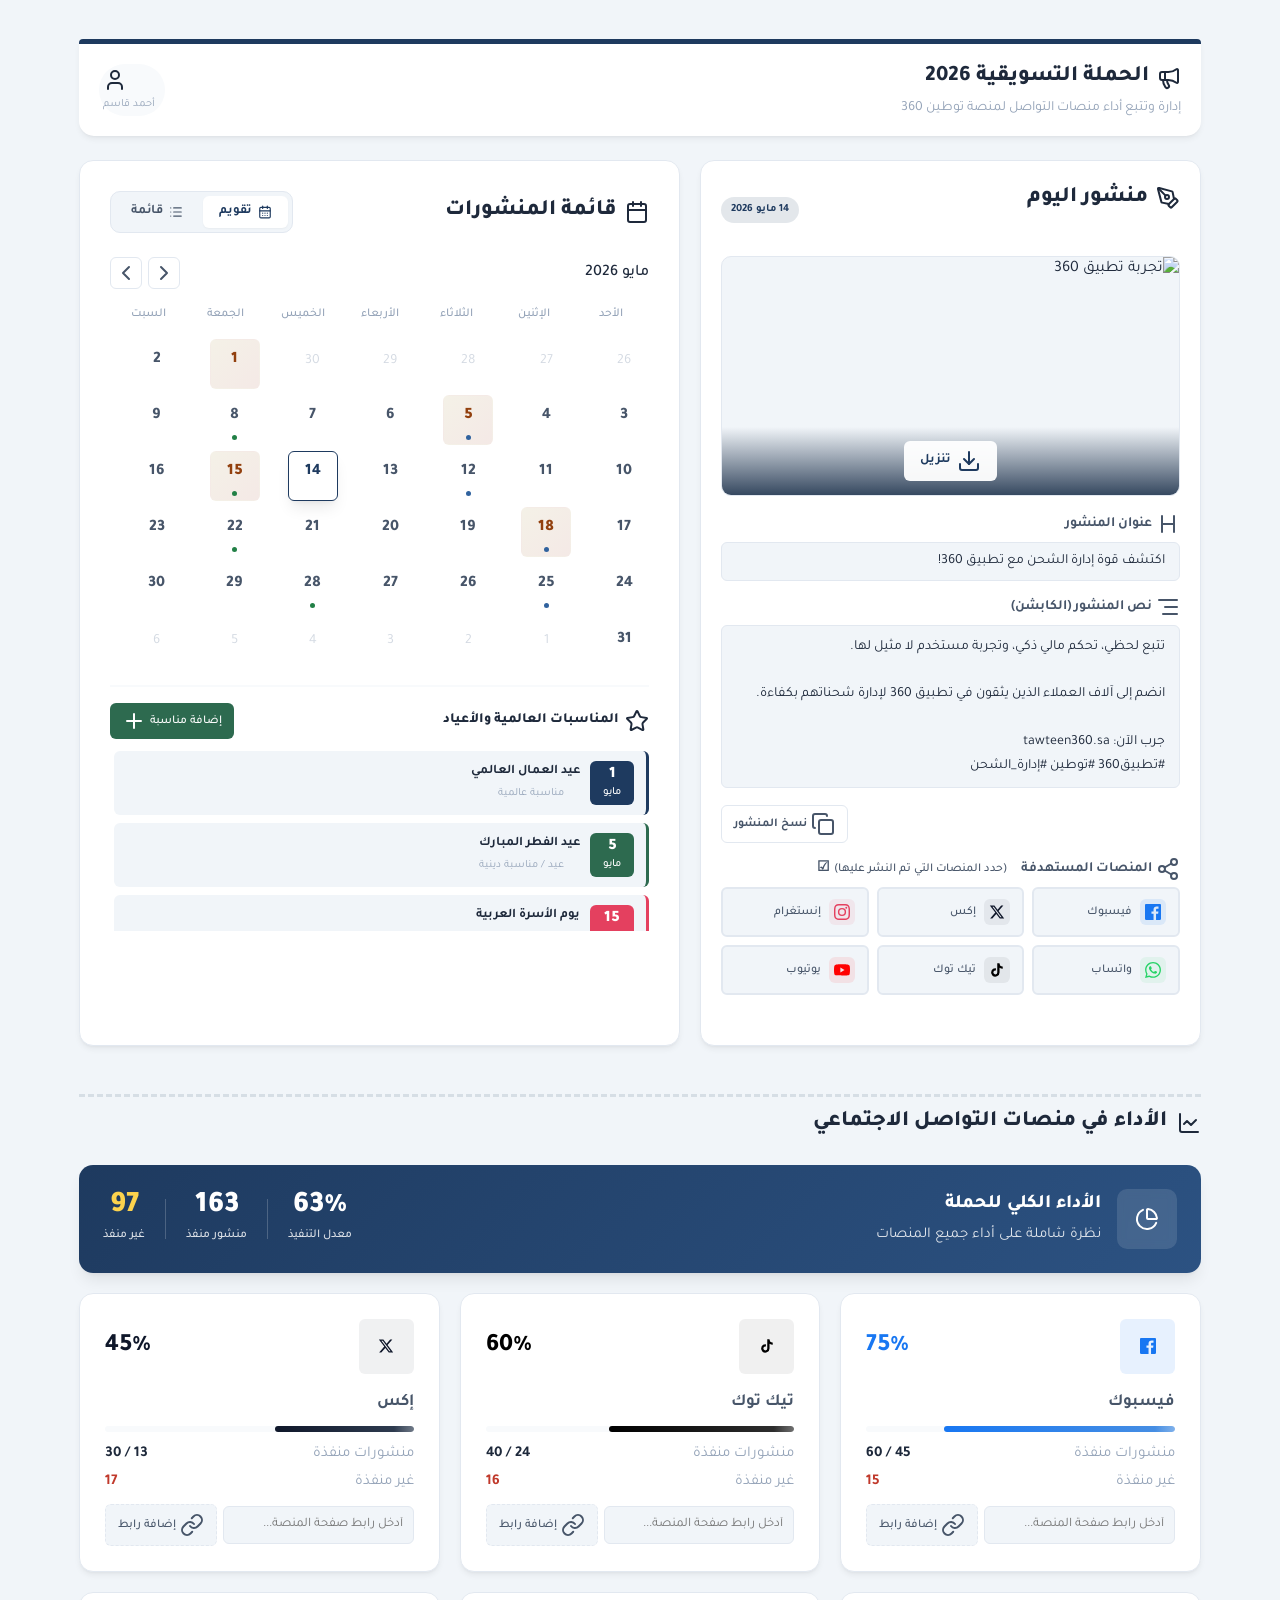
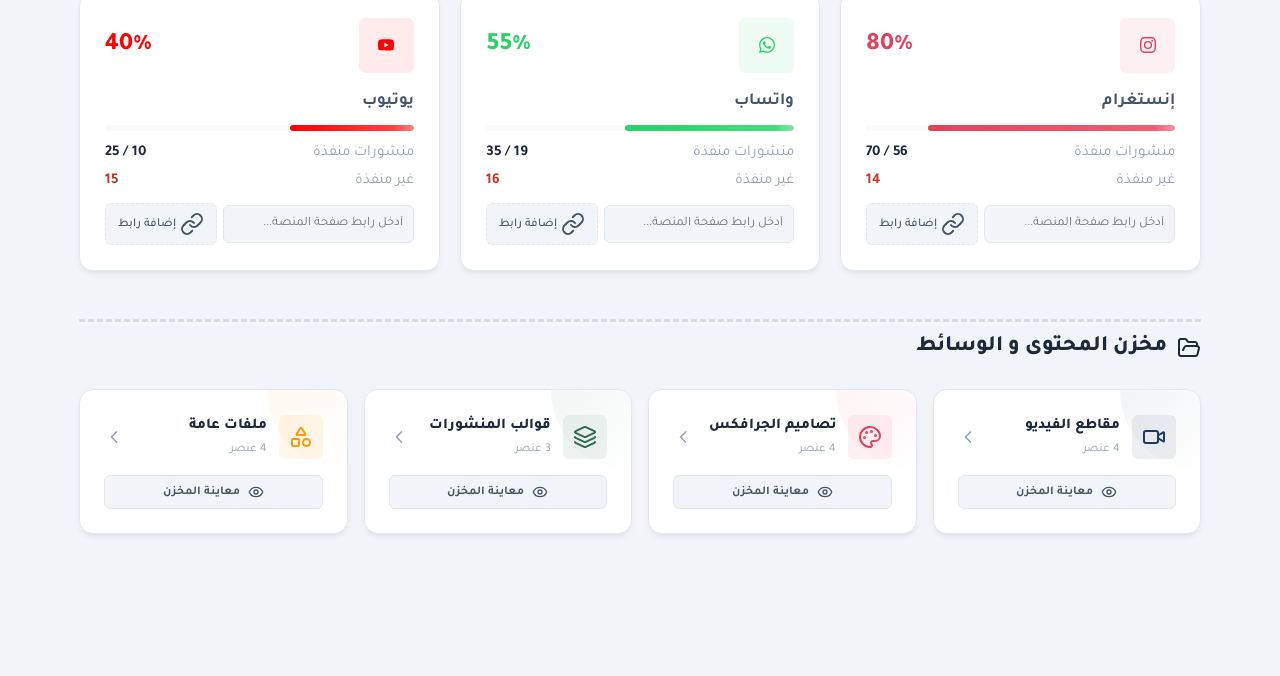
==== index.html @ c04e6b87 "Add files via upload" ====
<!DOCTYPE html>
<html lang="ar" dir="rtl">
<head>
    <meta charset="UTF-8">
    <meta name="viewport" content="width=device-width, initial-scale=1.0">
    <title>تطبيق 360 - الحملة التسويقية 2026</title>
    
    <link rel="preconnect" href="https://fonts.googleapis.com">
    <link rel="preconnect" href="https://fonts.gstatic.com" crossorigin>
    <link href="https://fonts.googleapis.com/css2?family=Tajawal:wght@300;400;500;700;800;900&display=swap" rel="stylesheet">
    <link rel="stylesheet" href="https://cdnjs.cloudflare.com/ajax/libs/font-awesome/6.5.1/css/all.min.css">
    <link rel="stylesheet" href="style.css">
    <style>
        
    </style>
</head>
<body>

<div class="app-container">
    <main class="main-content">
        <!-- Top Header -->
        <header class="top-header animate-in">
            <div class="page-title">
                <h2><i data-lucide="megaphone"></i>الحملة التسويقية 2026</h2>
                <p>إدارة وتتبع أداء منصات التواصل لمنصة توطين 360</p>
            </div>
            <div class="header-actions">
               
                <div class="user-profile">
                     
                    <div class="user-info">
                        <div class="name"><i data-lucide="user" class="user-icon"></i></div>
                        <div class="role">أحمد قاسم</div>
                    </div>
                </div>
            </div>
        </header>

        <!-- DAILY POST: First Section -->
         
        <div class="dashboard-grid">
		          <!-- Daily Post Widget -->
            <div class="post-widget animate-in delay-3">
                <div class="widget-header">
                    <h3 class="section-title">
                        <i data-lucide="pen-tool"></i>
                        منشور اليوم
                    </h3>
                    <span class="badge badge-primary" id="dateBadge">14 مايو 2026</span>
                </div>

                <div class="media-display" id="mediaDisplay">
                    <img src="https://images.unsplash.com/photo-1556761175-5973dc0f32e7?w=800&q=80" alt="تجربة تطبيق 360">
                    <div class="media-overlay">
                        <button class="btn-media-action download" onclick="downloadMedia()">
                            <i data-lucide="download"></i>
                           تنزيل
                        </button>
                    </div>
                </div>

                <div class="form-group">
                    <label class="form-label"><i data-lucide="heading"></i>عنوان المنشور</label>
                    <input type="text" class="form-input" id="postTitle" value="اكتشف قوة إدارة الشحن مع تطبيق 360!">
                </div>

                <div class="form-group">
                    <label class="form-label"><i data-lucide="align-right"></i>نص المنشور (الكابشن)</label>
                    <textarea class="form-input" id="postCaption" style="overflow: hidden; resize: none;" oninput="this.style.height = ''; this.style.height = this.scrollHeight + 'px'">تتبع لحظي، تحكم مالي ذكي، وتجربة مستخدم لا مثيل لها.

انضم إلى آلاف العملاء الذين يثقون في تطبيق 360 لإدارة شحناتهم بكفاءة.

جرب الآن: tawteen360.sa
#تطبيق360 #توطين #إدارة_الشحن</textarea>
                    <div class="caption-actions">
                        <button class="btn-copy" onclick="copyCaption()">
                            <i data-lucide="copy"></i>
                          نسخ المنشور
                        </button>
                    </div>
                </div>

                <div class="form-group">
                    <label class="form-label"><i data-lucide="share-2"></i>المنصات المستهدفة<br>
					<span class="label-span"> (حدد المنصات التي تم النشر عليها)</span>☑</label>
                    <div class="platforms-grid" id="platformsGrid"></div>
                </div>
            </div>
        
            <!-- Calendar -->
            <div class="calendar-widget animate-in delay-2">
                <div class="widget-header-row">
                    <h3 class="section-title">
                        <i data-lucide="calendar"></i>
                        قائمة المنشورات
                    </h3>
                    <div class="view-toggle">
                        <input type="radio" name="viewMode" id="calendarView" checked onchange="toggleView('calendar')">
                        <label for="calendarView">
                            <i data-lucide="calendar-days" style="width: 14px; height: 14px;"></i>
                            تقويم
                        </label>
                        <input type="radio" name="viewMode" id="listView" onchange="toggleView('list')">
                        <label for="listView">
                            <i data-lucide="list" style="width: 14px; height: 14px;"></i>
                            قائمة
                        </label>
                    </div>
                </div>

                <div id="calendarViewContainer">
                    <div class="calendar-header">
                        <div class="month-year" id="monthYear">مايو 2026</div>
                        <div class="calendar-nav">
                            <button class="cal-btn" onclick="changeMonth(-1)">
                                <i data-lucide="chevron-right"></i>
                            </button>
                            <button class="cal-btn" onclick="changeMonth(1)">
                                <i data-lucide="chevron-left"></i>
                            </button>
                        </div>
                    </div>
                    <div class="weekdays">
                        <div class="weekday">الأحد</div>
                        <div class="weekday">الإثنين</div>
                        <div class="weekday">الثلاثاء</div>
                        <div class="weekday">الأربعاء</div>
                        <div class="weekday">الخميس</div>
                        <div class="weekday">الجمعة</div>
                        <div class="weekday">السبت</div>
                    </div>
                    <div class="days-grid" id="daysGrid"></div>
                    
                    <!-- Events Section -->
                    <div class="events-section">
                        <div class="events-header">
                            <h4><i data-lucide="star"></i>المناسبات العالمية والأعياد</h4>
                            <button class="btn-add-event" onclick="openAddEventModal()">
                               
                               إضافة مناسبة
							    <i data-lucide="plus"></i>
                            </button>
                        </div>
                        <div class="events-list" id="eventsList"></div>
                    </div>
                </div>

                <!-- List View Section -->
                <div id="listViewContainer" style="display: none; padding-top: 20px;">
                    <div class="posts-list-wrapper" id="postsListWrapper" style="display: flex; flex-direction: column; gap: 12px; max-height: 500px; overflow-y: auto; padding-right: 4px;">
                        <!-- Post items will be injected here -->
                    </div>
                </div>
            </div></div>

        <!-- SOCIAL PERFORMANCE: Second Section -->
        <h3 class="section-title2 animate-in delay-4">
            <i data-lucide="line-chart"></i>
            الأداء في منصات التواصل الاجتماعي
        </h3>
        <div class="social-radar" id="socialRadar"></div>

        <!-- Media Vault -->
        <div class="vault-section animate-in delay-5">
            <h3 class="section-title2">
                <i data-lucide="folder-open"></i>
               مخزن المحتوى و الوسائط
            </h3>
            <div class="vault-grid" id="vaultGrid"></div>
        </div>
    </main>
</div>

<!-- Add Event Modal -->
<div id="eventModal" style="display: none; position: fixed; top: 0; left: 0; width: 100%; height: 100%; background: rgba(0,0,0,0.5); z-index: 2000; align-items: center; justify-content: center;">
    <div style="background: var(--surface); padding: 24px; border-radius: var(--radius); width: 90%; max-width: 400px; box-shadow: var(--shadow-lg);">
        <h3 style="margin-bottom: 16px; font-size: 18px; font-weight: 800; display: flex; align-items: center; gap: 8px;">
            <i data-lucide="calendar-plus" style="color: var(--primary);"></i>
            إضافة مناسبة جديدة
        </h3>
        <div class="form-group">
            <label class="form-label">اسم المناسبة</label>
            <input type="text" class="form-input" id="eventName" placeholder="مثال: عيد الفطر">
        </div>
        <div class="form-group">
            <label class="form-label">اليوم (رقم)</label>
            <input type="number" class="form-input" id="eventDay" min="1" max="31" placeholder="مثال: 15">
        </div>
        <div class="form-group">
            <label class="form-label">النوع</label>
            <select class="form-input" id="eventType" style="cursor: pointer;">
                <option value="holiday">عيد / مناسبة دينية</option>
                <option value="global">مناسبة عالمية</option>
                <option value="local">مناسبة محلية</option>
            </select>
        </div>
        <div style="display: flex; gap: 10px; margin-top: 20px;">
            <button class="btn-primary" onclick="saveEvent()" style="flex: 1; padding: 10px; background: var(--primary); color: white; border: none; border-radius: var(--radius-xs); font-family: 'Tajawal'; font-weight: 700; cursor: pointer; display: flex; align-items: center; justify-content: center; gap: 6px;">
                <i data-lucide="save"></i>
                حفظ
            </button>
           <button onclick="closeEventModal()" style="flex: 1; padding: 10px; background: var(--bg); color: var(--text-secondary); border: 1px solid var(--border); border-radius: var(--radius-xs); font-family: 'Tajawal'; font-weight: 700; cursor: pointer; display: flex; align-items: center; justify-content: center; gap: 6px;">
                <i data-lucide="x"></i>
                إلغاء
            </button>
        </div>
    </div>
</div>


<!-- Day Details Modal -->
<div id="dayDetailsModal" class="day-modal-overlay">
    <div class="day-modal-content">
        <h3 class="day-modal-header">
            <i data-lucide="calendar-check"></i>
            تفاصيل يوم <span id="modalDayNumber"></span> مايو
        </h3>
        
        <div id="modalEventContent" class="day-modal-event">
            <!-- Event details injected here -->
        </div>

        <div id="modalPostContent" class="day-modal-post">
            <!-- Post details injected here -->
        </div>

        <div class="day-modal-actions">
            <button onclick="closeDayDetailsModal()" class="day-modal-btn">
                <i data-lucide="check-circle"></i>
                حسناً
            </button>
        </div>
    </div>
</div>

<!-- Toast Container -->
<div class="toast-container" id="toastContainer"></div>

<script>
    // ==================== DATA & STATE ====================
    const svgs = {
        'facebook': '<svg xmlns="http://www.w3.org/2000/svg" width="16" height="16" fill="currentColor" viewBox="0 0 24 24"><path d="M22.675 0h-21.35c-.732 0-1.325.593-1.325 1.325v21.351c0 .731.593 1.324 1.325 1.324h11.495v-9.294h-3.128v-3.622h3.128v-2.671c0-3.1 1.893-4.788 4.659-4.788 1.325 0 2.463.099 2.795.143v3.24l-1.918.001c-1.504 0-1.795.715-1.795 1.763v2.312h3.587l-.467 3.622h-3.12v9.293h6.116c.73 0 1.323-.593 1.323-1.325v-21.35c0-.732-.593-1.325-1.325-1.325z"/></svg>',
        'tiktok': '<svg xmlns="http://www.w3.org/2000/svg" width="16" height="16" fill="currentColor" viewBox="0 0 24 24"><path d="M19.589 6.686a4.793 4.793 0 01-3.77-4.245V2h-3.445v13.672a2.896 2.896 0 01-5.201 1.743l-.002-.001.002.001a2.895 2.895 0 013.183-4.51v-3.5a6.329 6.329 0 00-5.394 10.692 6.33 6.33 0 0010.857-4.424V8.687a8.182 8.182 0 004.773 1.526V6.79a4.831 4.831 0 01-1.003-.104z"/></svg>',
        'x': '<svg xmlns="http://www.w3.org/2000/svg" width="16" height="16" fill="currentColor" viewBox="0 0 24 24"><path d="M18.244 2.25h3.308l-7.227 8.26 8.502 11.24H16.17l-5.214-6.817L4.99 21.75H1.68l7.73-8.835L1.254 2.25H8.08l4.713 6.231zm-1.161 17.52h1.833L7.084 4.126H5.117z"/></svg>',
        'instagram': '<svg xmlns="http://www.w3.org/2000/svg" width="16" height="16" fill="currentColor" viewBox="0 0 24 24"><path d="M12 2.163c3.204 0 3.584.012 4.85.07 3.252.148 4.771 1.691 4.919 4.919.058 1.265.069 1.645.069 4.849 0 3.205-.012 3.584-.069 4.849-.149 3.225-1.664 4.771-4.919 4.919-1.266.058-1.644.07-4.85.07-3.204 0-3.584-.012-4.849-.07-3.26-.149-4.771-1.699-4.919-4.92-.058-1.265-.07-1.644-.07-4.849 0-3.204.013-3.583.07-4.849.149-3.227 1.664-4.771 4.919-4.919 1.266-.057 1.645-.069 4.849-.069zM12 0C8.741 0 8.333.014 7.053.072 2.695.272.273 2.69.073 7.052.014 8.333 0 8.741 0 12c0 3.259.014 3.668.072 4.948.2 4.358 2.618 6.78 6.98 6.98C8.333 23.986 8.741 24 12 24c3.259 0 3.668-.014 4.948-.072 4.354-.2 6.782-2.618 6.979-6.98.059-1.28.073-1.689.073-4.948 0-3.259-.014-3.667-.072-4.947-.196-4.354-2.617-6.78-6.979-6.98C15.668.014 15.259 0 12 0zm0 5.838a6.162 6.162 0 100 12.324 6.162 6.162 0 000-12.324zM12 16a4 4 0 110-8 4 4 0 010 8zm6.406-11.845a1.44 1.44 0 100 2.881 1.44 1.44 0 000-2.881z"/></svg>',
        'whatsapp': '<svg xmlns="http://www.w3.org/2000/svg" width="16" height="16" fill="currentColor" viewBox="0 0 24 24"><path d="M.057 24l1.687-6.163c-1.041-1.804-1.588-3.849-1.587-5.946.003-6.556 5.338-11.891 11.893-11.891 3.181.001 6.167 1.24 8.413 3.488 2.245 2.248 3.481 5.236 3.48 8.414-.003 6.557-5.338 11.892-11.893 11.892-1.99-.001-3.951-.5-5.688-1.448l-6.305 1.654zm6.597-3.807c1.676.995 3.276 1.591 5.392 1.592 5.448 0 9.886-4.434 9.889-9.885.002-5.462-4.415-9.89-9.881-9.892-5.452 0-9.887 4.434-9.889 9.884-.001 2.225.651 3.891 1.746 5.634l-.999 3.648 3.742-.981zm11.387-5.464c-.074-.124-.272-.198-.57-.347-.297-.149-1.758-.868-2.031-.967-.272-.099-.47-.149-.669.149-.198.297-.768.967-.941 1.165-.173.198-.347.223-.644.074-.297-.149-1.255-.462-2.39-1.475-.883-.788-1.48-1.761-1.653-2.059-.173-.297-.018-.458.13-.606.134-.133.297-.347.446-.521.151-.172.2-.296.3-.495.099-.198.05-.372-.025-.521-.075-.148-.669-1.611-.916-2.206-.242-.579-.487-.501-.669-.51l-.57-.01c-.198 0-.52.074-.792.347-.272.297-1.04 1.016-1.04 2.479 0 1.463 1.064 2.876 1.213 3.074.149.198 2.095 3.2 5.076 4.487.709.306 1.263.489 1.694.626.712.226 1.36.194 1.872.118.571-.085 1.758-.719 2.006-1.413.248-.695.248-1.29.173-1.414z"/></svg>',
        'youtube': '<svg xmlns="http://www.w3.org/2000/svg" width="16" height="16" fill="currentColor" viewBox="0 0 24 24"><path d="M23.498 6.186a3.016 3.016 0 00-2.122-2.136C19.505 3.5 12 3.5 12 3.5s-7.505 0-9.377.55a3.016 3.016 0 00-2.122 2.136C0 8.07 0 12 0 12s0 3.93.501 5.814a3.016 3.016 0 002.122 2.136c1.872.55 9.377.55 9.377.55s7.505 0 9.377-.55a3.016 3.016 0 002.122-2.136C24 15.93 24 12 24 12s0-3.93-.502-5.814zM9.545 15.568V8.432L15.818 12l-6.273 3.568z"/></svg>'
    };
    const platformsData = [
        { id: 'facebook', name: 'فيسبوك', icon: 'fab fa-facebook-f', color: '#1877F2', colorLight: '#4a90e2', bg: 'rgba(24,119,242,0.1)', progress: 75, total: 60, published: 45, unpublished: 15, link: '' },
        { id: 'tiktok', name: 'تيك توك', icon: 'fab fa-tiktok', color: '#000000', colorLight: '#333333', bg: 'rgba(0,0,0,0.06)', progress: 60, total: 40, published: 24, unpublished: 16, link: '' },
        { id: 'x', name: 'إكس', icon: 'fab fa-x-twitter', color: '#0f172a', colorLight: '#334155', bg: 'rgba(15,23,42,0.06)', progress: 45, total: 30, published: 13, unpublished: 17, link: '' },
        { id: 'instagram', name: 'إنستغرام', icon: 'fab fa-instagram', color: '#E4405F', colorLight: '#f0627d', bg: 'rgba(228,64,95,0.08)', progress: 80, total: 70, published: 56, unpublished: 14, link: '' },
        { id: 'whatsapp', name: 'واتساب', icon: 'fab fa-whatsapp', color: '#25D366', colorLight: '#4ade80', bg: 'rgba(37,211,102,0.08)', progress: 55, total: 35, published: 19, unpublished: 16, link: '' },
        { id: 'youtube', name: 'يوتيوب', icon: 'fab fa-youtube', color: '#FF0000', colorLight: '#ff4d4d', bg: 'rgba(255,0,0,0.08)', progress: 40, total: 25, published: 10, unpublished: 15, link: '' }
    ];

    const overallStats = {
        progress: 63,
        totalPublished: 163,
        totalUnpublished: 97
    };

    const calendarEvents = {
        5: { type: 'ad', title: 'إطلاق ميزة تتبع الشحنات لحظياً' },
        8: { type: 'edu', title: 'ورشة عمل: إدارة مالية متكاملة' },
        12: { type: 'ad', title: 'حملة تطبيق ويب تقدمية (PWA)' },
        15: { type: 'edu', title: 'نصائح الشحن الذكي للشركات' },
        18: { type: 'ad', title: 'عرض خاص: إدارة الأسطول المجاني' },
        22: { type: 'edu', title: 'دليل المستخدم الشامل - الجزء 1' },
        25: { type: 'ad', title: 'تخفيضات موسمية على الباقات' },
        28: { type: 'edu', title: 'كيف تُحسّن تجربة العملاء؟' }
    };

    let customEvents = [
        { day: 1, title: 'عيد العمال العالمي', type: 'global', color: '#1e3a5f' },
        { day: 5, title: 'عيد الفطر المبارك', type: 'holiday', color: '#2d6a4f' },
        { day: 15, title: 'يوم الأسرة العربية', type: 'local', color: '#E4405F' },
        { day: 18, title: 'يوم المتحف العالمي', type: 'global', color: '#f59e0b' }
    ];

    const dailyPosts = {
        5: {
            title: 'ميزة جديدة: تتبع الشحنات لحظياً!',
            caption: 'لا مزيد من الانتظار بدون معرفة! مع تطبيق 360، تابع شحنتك خطوة بخطوة من المستودع إلى باب منزلك.\n\nالتتبع المباشر متاح الآن لجميع العملاء المميزين.\n#تتبع_الشحن #تطبيق360'
        },
        8: {
            title: 'ورشة عمل مجانية: التحكم المالي',
            caption: 'تعلم كيف تدير ميزانيتك وتتبع مصاريف الشحن بذكاء مع خبيرنا المالي محمد العتيبي.\n\nالجمعة 8 مايو - 7:00 مساءً\nالرابط في البايو\n#ورشة_عمل #إدارة_مالية'
        },
        12: {
            title: 'تطبيق ويب تقدمي بدون تحميل!',
            caption: 'لماذا تحتل مساحة هاتفك؟ جرب تطبيق 360 مباشرة من المتصفح بسرعة البرق!\n\nPWA يعني: سريع، موثوق، ويعمل بدون إنترنت.\n#PWA #تقنية #تطبيق360'
        },
        15: {
            title: 'نصائح ذهبية للشحن الذكي',
            caption: '5 نصائح لخفض تكاليف الشحن 30%:\n1. رتب شحناتك أسبوعياً\n2. استخدم التجميع الذكي\n3. فعّل التنبيهات المبكرة\n4. راجع تقارير الأداء\n5. استشر خبراء توطين\n\n#نصائح #شحن_ذكي'
        },
        18: {
            title: 'عرض خاص: إدارة الأسطول المجاني!',
            caption: 'لمدة 48 ساعة فقط! احصل على باقة إدارة الأسطول الكاملة مجاناً عند التسجيل.\n\nتتبع المركبات\nتقارير الوقود\nصيانة ذكية\n\nالكمية محدودة!\n#عرض_خاص #أسطول #مجاني'
        },
        22: {
            title: 'دليل المستخدم الشامل - الجزء 1',
            caption: 'شرح مفصل لكل ميزات لوحة التحكم:\n• إنشاء شحنة جديدة\n• تعيين السائق\n• تحديد المسار الأمثل\n• إشعارات العملاء\n\nشاهد الفيديو الكامل على قناتنا.\n#دليل #شرح #تعلم'
        },
        25: {
            title: 'تخفيضات موسمية 40%!',
            caption: 'بمناسبة نهاية الربع، خصم 40% على جميع الباقات السنوية!\n\nوفّر الآن واستثمر في نمو عملك.\nالعرض ساري حتى 31 مايو.\n\nادخل الكود: TAWTEEN40\n#تخفيض #عرض #توفير'
        },
        28: {
            title: 'كيف تُحسّن تجربة عملائك؟',
            caption: 'العميل السعيد = عميل دائم\n\nاكتشف كيف تُرسل إشعارات لحظية، وتتيح له تتبع الشحنة، وتجمع تقييمات فورية.\n\nاقرأ المقال: tawteen360.sa/blog\n#خدمة_عملاء #تجربة_مستخدم'
        }
    };

    const vaultItems = [
        {
            title: 'مقاطع الفيديو',
            icon: 'video',
            accent: '#1e3a5f',
            accentBg: 'rgba(30,58,95,0.08)',
            contents: [
                { name: 'تجريبي_الشحن.mp4', size: '12 MB', icon: 'video', color: '#1e3a5f', bg: 'rgba(30,58,95,0.08)' },
                { name: 'حملة_الربع.mp4', size: '24 MB', icon: 'video', color: '#1e3a5f', bg: 'rgba(30,58,95,0.08)' },
                { name: 'شحن_ذكي.mp4', size: '18 MB', icon: 'video', color: '#1e3a5f', bg: 'rgba(30,58,95,0.08)' },
                { name: 'توطين_360.mp4', size: '31 MB', icon: 'video', color: '#1e3a5f', bg: 'rgba(30,58,95,0.08)' }
            ]
        },
        {
            title: 'تصاميم الجرافكس',
            icon: 'palette',
            accent: '#E4405F',
            accentBg: 'rgba(228,64,95,0.08)',
            contents: [
                { name: 'بوست_عيد.jpg', size: '2 MB', icon: 'image', color: '#E4405F', bg: 'rgba(228,64,95,0.08)' },
                { name: 'بانر_تطبيق.png', size: '4 MB', icon: 'image', color: '#E4405F', bg: 'rgba(228,64,95,0.08)' },
                { name: 'ستوري_انستا.jpg', size: '1 MB', icon: 'image', color: '#E4405F', bg: 'rgba(228,64,95,0.08)' },
                { name: 'غلاف_فيس.jpg', size: '3 MB', icon: 'image', color: '#E4405F', bg: 'rgba(228,64,95,0.08)' }
            ]
        },
        {
            title: 'قوالب المنشورات',
            icon: 'layers',
            accent: '#2d6a4f',
            accentBg: 'rgba(45,106,79,0.08)',
            contents: [
                { name: 'قالب_عام.docx', size: '85 KB', icon: 'file-text', color: '#2d6a4f', bg: 'rgba(45,106,79,0.08)' },
                { name: 'قالب_عيد.pptx', size: '120 KB', icon: 'presentation', color: '#2d6a4f', bg: 'rgba(45,106,79,0.08)' },
                { name: 'قالب_تقرير.pdf', size: '210 KB', icon: 'file', color: '#2d6a4f', bg: 'rgba(45,106,79,0.08)' }
            ]
        },
        {
            title: 'ملفات عامة',
            icon: 'shapes',
            accent: '#f59e0b',
            accentBg: 'rgba(245,158,11,0.08)',
            contents: [
                { name: 'logo_primary.svg', size: '12 KB', icon: 'square', color: '#f59e0b', bg: 'rgba(245,158,11,0.08)' },
                { name: 'logo_white.png', size: '24 KB', icon: 'image', color: '#f59e0b', bg: 'rgba(245,158,11,0.08)' },
                { name: 'favicon.ico', size: '4 KB', icon: 'globe', color: '#f59e0b', bg: 'rgba(245,158,11,0.08)' },
                { name: 'brand_guide.pdf', size: '1.2 MB', icon: 'file', color: '#f59e0b', bg: 'rgba(245,158,11,0.08)' }
            ]
        }
    ];

    let currentMonth = new Date(2026, 4, 1);
    let selectedDay = 14;

    // ==================== INITIALIZATION ====================
    function init() {
        renderSocialRadar();
        renderCalendar();
        renderPlatforms();
        renderVault();
        renderEvents();
        
        const captionArea = document.getElementById('postCaption');
        if (captionArea) {
            captionArea.style.height = '';
            captionArea.style.height = captionArea.scrollHeight + 'px';
        }
        
        setTimeout(() => {
            platformsData.forEach(p => {
                const bar = document.getElementById(`progress-${p.id}`);
                if (bar) bar.style.width = p.progress + '%';
            });
        }, 300);
    }

    // ==================== SOCIAL RADAR ====================
    function renderSocialRadar() {
        const container = document.getElementById('socialRadar');
        
        const summaryHTML = `
            <div class="social-summary animate-in delay-1">
                <div class="summary-main">
                    <div class="summary-icon">
                        <i data-lucide="pie-chart"></i>
                    </div>
                    <div>
                        <div class="summary-title">الأداء الكلي للحملة</div>
                        <div class="summary-sub">نظرة شاملة على أداء جميع المنصات</div>
                    </div>
                </div>
                <div class="summary-stats">
                    <div class="stat-box">
                        <div class="stat-value">${overallStats.progress}%</div>
                        <div class="stat-label">معدل التنفيذ</div>
                    </div>
                    <div class="stat-divider"></div>
                    <div class="stat-box">
                        <div class="stat-value">${overallStats.totalPublished}</div>
                        <div class="stat-label">منشور منفذ</div>
                    </div>
                    <div class="stat-divider"></div>
                    <div class="stat-box">
                        <div class="stat-value warning">${overallStats.totalUnpublished}</div>
                        <div class="stat-label">غير منفذ</div>
                    </div>
                </div>
            </div>
        `;
        
        const cardsHTML = platformsData.map((p, i) => `
            <div class="social-card animate-in delay-${i + 2}" style="--card-color: ${p.color}; --card-color-light: ${p.colorLight}; --card-bg: ${p.bg};">
                <div class="social-header">
                    <div class="social-icon">
                        ${svgs[p.id] || ''}
                    </div>
                    <div class="social-percent" id="percent-${p.id}">${p.progress}%</div>
                </div>
                <div class="social-name">${p.name}</div>
                <div class="progress-track">
                    <div class="progress-fill" id="progress-${p.id}" style="width: 0%"></div>
                </div>
                <div class="social-stats-row">
                    <span class="label">منشورات منفذة</span>
                    <span class="value">${p.published} / ${p.total}</span>
                </div>
                <div class="social-stats-row">
                    <span class="label">غير منفذة</span>
                    <span class="value unpublished">${p.unpublished}</span>
                </div>
                <div class="social-link-row">
                    <input type="text" class="link-input ${p.link ? '' : 'visible'}" id="link-input-${p.id}" placeholder="أدخل رابط صفحة المنصة...">
                    <a href="${p.link}" target="_blank" class="saved-link ${p.link ? 'visible' : ''}" id="saved-link-${p.id}">${p.link}</a>
                    <button class="btn-add-link" onclick="toggleLinkInput('${p.id}')">
                        <i data-lucide="${p.link ? 'edit' : 'link'}"></i>
                        ${p.link ? 'تعديل' : 'إضافة رابط'}
                    </button>
                </div>
            </div>
        `).join('');
        
        container.innerHTML = summaryHTML + cardsHTML;
        if (window.lucide) lucide.createIcons();
    }

    function toggleLinkInput(pid) {
        const platform = platformsData.find(p => p.id === pid);
        const input = document.getElementById(`link-input-${pid}`);
        const saved = document.getElementById(`saved-link-${pid}`);
        const btn = input.nextElementSibling.nextElementSibling;

        if (input.classList.contains('visible')) {
            const val = input.value.trim();
            if (val) {
                platform.link = val;
                input.classList.remove('visible');
                saved.href = val;
                saved.textContent = val;
                saved.classList.add('visible');
                btn.innerHTML = '<i data-lucide="edit"></i> تعديل';
                showToast(`تم حفظ رابط ${platform.name}`, 'success');
            } else {
                showToast('يرجى إدخال رابط صحيح', 'error');
            }
        } else {
            input.value = platform.link;
            input.classList.add('visible');
            saved.classList.remove('visible');
            btn.innerHTML = '<i data-lucide="save"></i> حفظ';
        }
    }

    function updatePlatformProgress(platformId, increment = 5) {
        const platform = platformsData.find(p => p.id === platformId);
        if (!platform) return;
        const newProgress = Math.min(100, platform.progress + increment);
        platform.progress = newProgress;
        platform.published = Math.round((newProgress / 100) * platform.total);
        platform.unpublished = platform.total - platform.published;
        
        const bar = document.getElementById(`progress-${platformId}`);
        const percent = document.getElementById(`percent-${platformId}`);
        if (bar) bar.style.width = newProgress + '%';
        if (percent) percent.textContent = newProgress + '%';
        
        // Re-render to update stats text
        renderSocialRadar();
        createConfetti();
    }

    // ==================== CALENDAR ====================
    function renderCalendar() {
        const year = currentMonth.getFullYear();
        const month = currentMonth.getMonth();
        const monthNames = ['يناير', 'فبراير', 'مارس', 'أبريل', 'مايو', 'يونيو', 'يوليو', 'أغسطس', 'سبتمبر', 'أكتوبر', 'نوفمبر', 'ديسمبر'];
        document.getElementById('monthYear').textContent = `${monthNames[month]} ${year}`;
        
        const firstDay = new Date(year, month, 1).getDay();
        const daysInMonth = new Date(year, month + 1, 0).getDate();
        const daysInPrevMonth = new Date(year, month, 0).getDate();
        
        const grid = document.getElementById('daysGrid');
        grid.innerHTML = '';
        
        for (let i = firstDay - 1; i >= 0; i--) {
            const day = daysInPrevMonth - i;
            const cell = document.createElement('div');
            cell.className = 'day-cell other-month';
            cell.textContent = day;
            grid.appendChild(cell);
        }
        
        for (let day = 1; day <= daysInMonth; day++) {
            const cell = document.createElement('div');
            cell.className = 'day-cell';
            cell.textContent = day;
            
            if (year === 2026 && month === 4 && day === 14) cell.classList.add('today');
            if (day === selectedDay) cell.classList.add('active');
            
            const hasCustomEvent = customEvents.some(e => e.day === day);
            if (hasCustomEvent) cell.classList.add('has-event');
            
            const event = calendarEvents[day];
            if (event) {
                const dots = document.createElement('div');
                dots.className = 'day-dots';
                const dot = document.createElement('div');
                dot.className = `dot ${event.type === 'ad' ? 'blue' : 'green'}`;
                dots.appendChild(dot);
                cell.appendChild(dots);
            }
            
            cell.onclick = () => selectDay(day);
            grid.appendChild(cell);
        }
        
        const remaining = (7 - ((firstDay + daysInMonth) % 7)) % 7;
        for (let day = 1; day <= remaining; day++) {
            const cell = document.createElement('div');
            cell.className = 'day-cell other-month';
            cell.textContent = day;
            grid.appendChild(cell);
        }
    }

    function changeMonth(delta) {
        currentMonth.setMonth(currentMonth.getMonth() + delta);
        renderCalendar();
    }

    function toggleView(mode) {
        const calView = document.getElementById('calendarViewContainer');
        const lstView = document.getElementById('listViewContainer');
        
        if(mode === 'calendar') {
            calView.style.display = 'block';
            lstView.style.display = 'none';
        } else {
            calView.style.display = 'none';
            lstView.style.display = 'block';
            renderListView();
        }
    }

    function renderListView() {
        const wrapper = document.getElementById('postsListWrapper');
        
        // Merge dailyPosts with customPosts from localStorage
        const customPosts = JSON.parse(localStorage.getItem('customPosts') || '{}');
        const mergedPosts = { ...dailyPosts, ...customPosts };
        
        const sortedDays = Object.keys(mergedPosts).map(Number).sort((a,b) => a - b);
        
        if (sortedDays.length === 0) {
            wrapper.innerHTML = '<div style="text-align: center; color: var(--text-secondary); padding: 5px;">لا توجد منشورات مجدولة</div>';
            return;
        }

        wrapper.innerHTML = sortedDays.map((day, index) => {
            const post = mergedPosts[day];
            const postNum = `#P-${(index + 1).toString().padStart(3, '0')}`;
            const mediaNum = post.mediaSerial || `#M-26${day.toString().padStart(2, '0')}`;
            const textNum = post.textSerial || `#T-26${day.toString().padStart(2, '0')}`;
            
            return `
                <div class="list-post-card">
                    <div class="list-post-date">
                        <span>${day}</span>
                        <span>مايو</span>
                    </div>
                    <div class="list-post-content">
                        <div class="list-post-header">
                            <div class="list-post-title">${post.title}</div>
                            <div class="list-post-id">${postNum}</div>
                        </div>
                        <div class="list-post-caption">
                            ${post.caption}
                        </div>
                        <div class="list-post-meta">
                            <span><i data-lucide="image" style="width: 14px; height: 14px;"></i> معرف الوسائط: ${mediaNum}</span>
                            <span><i data-lucide="file-text" style="width: 14px; height: 14px;"></i> قالب: ${textNum}</span>
                            <span><i data-lucide="clock" style="width: 14px; height: 14px;"></i> مجدول</span>
                        </div>
                    </div>
                </div>
            `;
        }).join('');
        
        if(window.lucide) window.lucide.createIcons();
    }

    function selectDay(day) {
        selectedDay = day;
        renderCalendar();
        const event = calendarEvents[day];
        const post = dailyPosts[day];
        const customEvt = customEvents.find(e => e.day === day);
        
        showDayDetailsModal(day, post, event, customEvt);
    }
    
    function showDayDetailsModal(day, post, event, customEvt) {
        document.getElementById('modalDayNumber').textContent = day;
        
        const eventContent = document.getElementById('modalEventContent');
        const postContent = document.getElementById('modalPostContent');
        
        let eventHtml = '';
        if (event) {
            let color = event.type === 'ad' ? '#E4405F' : 'var(--primary)';
            let icon = event.type === 'ad' ? 'megaphone' : 'star';
            eventHtml = `
                <div style="background: ${color}15; border-right: 4px solid ${color}; padding: 16px; border-radius: var(--radius-xs);">
                    <div style="color: ${color}; font-weight: 800; display: flex; align-items: center; gap: 8px; margin-bottom: 8px; font-size: 16px;">
                        <i data-lucide="${icon}" style="width: 20px; height: 20px;"></i>
                        مناسبة خاصة
                    </div>
                    <div style="color: var(--text); font-size: 15px; font-weight: 600;">${event.title}</div>
                </div>
            `;
        } else if (customEvt) {
            let color = customEvt.color;
            let icon = customEvt.type === 'holiday' ? 'moon' : customEvt.type === 'global' ? 'globe' : 'home';
            eventHtml = `
                <div style="background: ${color}15; border-right: 4px solid ${color}; padding: 16px; border-radius: var(--radius-xs);">
                    <div style="color: ${color}; font-weight: 800; display: flex; align-items: center; gap: 8px; margin-bottom: 8px; font-size: 16px;">
                        <i data-lucide="${icon}" style="width: 20px; height: 20px;"></i>
                        مناسبة مميزة
                    </div>
                    <div style="color: var(--text); font-size: 15px; font-weight: 600;">${customEvt.title}</div>
                </div>
            `;
        }
        
        if (eventHtml) {
            eventContent.innerHTML = eventHtml;
            eventContent.style.display = 'block';
        } else {
            eventContent.style.display = 'none';
        }
        
        if (post) {
            postContent.innerHTML = `
                <div style="font-weight: 800; color: var(--text); margin-bottom: 12px; display: flex; align-items: center; gap: 8px; font-size: 16px;">
                    <i data-lucide="file-text" style="width: 20px; height: 20px; color: var(--text-secondary);"></i>
                    محتوى المنشور
                </div>
                <div style="color: var(--primary); font-weight: 700; margin-bottom: 12px; font-size: 15px; background: rgba(30,58,95,0.05); padding: 10px; border-radius: 6px;">${post.title}</div>
                <div style="color: var(--text-secondary); font-size: 14px; line-height: 1.8; white-space: pre-wrap; padding: 0 4px;">${post.caption}</div>
            `;
        } else {
            postContent.innerHTML = `
                <div style="text-align: center; color: var(--text-secondary); padding: 24px 0;">
                    <i data-lucide="calendar-x" style="width: 40px; height: 40px; margin-bottom: 12px; opacity: 0.3; display: block; margin-left: auto; margin-right: auto;"></i>
                    <div style="font-weight: 600; font-size: 15px;">لا يوجد منشور مجدول لهذا اليوم</div>
                </div>
            `;
        }
        
        document.getElementById('dayDetailsModal').style.display = 'flex';
        if (window.lucide) lucide.createIcons();
    }
    
    function closeDayDetailsModal() {
        document.getElementById('dayDetailsModal').style.display = 'none';
    }

    // ==================== EVENTS ====================
    function renderEvents() {
        const list = document.getElementById('eventsList');
        const typeIcons = {
            holiday: 'moon',
            global: 'globe',
            local: 'home'
        };
        const typeLabels = {
            holiday: 'عيد / مناسبة دينية',
            global: 'مناسبة عالمية',
            local: 'مناسبة محلية'
        };
        
        list.innerHTML = customEvents.map((evt, idx) => `
            <div class="event-item" style="--event-color: ${evt.color};">
                <div class="event-date">
                    <span>${evt.day}</span>
                    مايو
                </div>
                <div class="event-info">
                    <div class="event-title">${evt.title}</div>
                    <div class="event-type">
                        <i data-lucide="${typeIcons[evt.type]}" style="width: 12px; height: 12px;"></i>
                        ${typeLabels[evt.type]}
                    </div>
                </div>
                <button class="btn-delete-event" onclick="deleteEvent(${idx})">
                    <i data-lucide="trash-2"></i>
                </button>
            </div>
        `).join('');
    }

    function openAddEventModal() {
        document.getElementById('eventModal').style.display = 'flex';
    }

    function closeEventModal() {
        document.getElementById('eventModal').style.display = 'none';
        document.getElementById('eventName').value = '';
        document.getElementById('eventDay').value = '';
    }

    function saveEvent() {
        const name = document.getElementById('eventName').value.trim();
        const day = parseInt(document.getElementById('eventDay').value);
        const type = document.getElementById('eventType').value;
        
        if (!name || !day || day < 1 || day > 31) {
            showToast('يرجى إدخال اسم المناسبة ويوم صحيح', 'error');
            return;
        }
        
        const colors = { holiday: '#2d6a4f', global: '#1e3a5f', local: '#E4405F' };
        customEvents.push({ day, title: name, type, color: colors[type] });
        customEvents.sort((a, b) => a.day - b.day);
        
        renderEvents();
        renderCalendar();
        closeEventModal();
        showToast('تمت إضافة المناسبة بنجاح', 'success');
        createConfetti();
    }

    function deleteEvent(idx) {
        customEvents.splice(idx, 1);
        renderEvents();
        renderCalendar();
        showToast('تم حذف المناسبة', 'info');
    }

    // ==================== DAILY POST ====================
    function renderPlatforms() {
        const grid = document.getElementById('platformsGrid');
        const allPlatforms = ['facebook', 'x', 'instagram', 'whatsapp', 'tiktok', 'youtube'];
        
        const svgs = {
            'facebook': '<svg xmlns="http://www.w3.org/2000/svg" width="16" height="16" fill="currentColor" viewBox="0 0 24 24"><path d="M22.675 0h-21.35c-.732 0-1.325.593-1.325 1.325v21.351c0 .731.593 1.324 1.325 1.324h11.495v-9.294h-3.128v-3.622h3.128v-2.671c0-3.1 1.893-4.788 4.659-4.788 1.325 0 2.463.099 2.795.143v3.24l-1.918.001c-1.504 0-1.795.715-1.795 1.763v2.312h3.587l-.467 3.622h-3.12v9.293h6.116c.73 0 1.323-.593 1.323-1.325v-21.35c0-.732-.593-1.325-1.325-1.325z"/></svg>',
            'tiktok': '<svg xmlns="http://www.w3.org/2000/svg" width="16" height="16" fill="currentColor" viewBox="0 0 24 24"><path d="M19.589 6.686a4.793 4.793 0 01-3.77-4.245V2h-3.445v13.672a2.896 2.896 0 01-5.201 1.743l-.002-.001.002.001a2.895 2.895 0 013.183-4.51v-3.5a6.329 6.329 0 00-5.394 10.692 6.33 6.33 0 0010.857-4.424V8.687a8.182 8.182 0 004.773 1.526V6.79a4.831 4.831 0 01-1.003-.104z"/></svg>',
            'x': '<svg xmlns="http://www.w3.org/2000/svg" width="16" height="16" fill="currentColor" viewBox="0 0 24 24"><path d="M18.244 2.25h3.308l-7.227 8.26 8.502 11.24H16.17l-5.214-6.817L4.99 21.75H1.68l7.73-8.835L1.254 2.25H8.08l4.713 6.231zm-1.161 17.52h1.833L7.084 4.126H5.117z"/></svg>',
            'instagram': '<svg xmlns="http://www.w3.org/2000/svg" width="16" height="16" fill="currentColor" viewBox="0 0 24 24"><path d="M12 2.163c3.204 0 3.584.012 4.85.07 3.252.148 4.771 1.691 4.919 4.919.058 1.265.069 1.645.069 4.849 0 3.205-.012 3.584-.069 4.849-.149 3.225-1.664 4.771-4.919 4.919-1.266.058-1.644.07-4.85.07-3.204 0-3.584-.012-4.849-.07-3.26-.149-4.771-1.699-4.919-4.92-.058-1.265-.07-1.644-.07-4.849 0-3.204.013-3.583.07-4.849.149-3.227 1.664-4.771 4.919-4.919 1.266-.057 1.645-.069 4.849-.069zM12 0C8.741 0 8.333.014 7.053.072 2.695.272.273 2.69.073 7.052.014 8.333 0 8.741 0 12c0 3.259.014 3.668.072 4.948.2 4.358 2.618 6.78 6.98 6.98C8.333 23.986 8.741 24 12 24c3.259 0 3.668-.014 4.948-.072 4.354-.2 6.782-2.618 6.979-6.98.059-1.28.073-1.689.073-4.948 0-3.259-.014-3.667-.072-4.947-.196-4.354-2.617-6.78-6.979-6.98C15.668.014 15.259 0 12 0zm0 5.838a6.162 6.162 0 100 12.324 6.162 6.162 0 000-12.324zM12 16a4 4 0 110-8 4 4 0 010 8zm6.406-11.845a1.44 1.44 0 100 2.881 1.44 1.44 0 000-2.881z"/></svg>',
            'whatsapp': '<svg xmlns="http://www.w3.org/2000/svg" width="16" height="16" fill="currentColor" viewBox="0 0 24 24"><path d="M.057 24l1.687-6.163c-1.041-1.804-1.588-3.849-1.587-5.946.003-6.556 5.338-11.891 11.893-11.891 3.181.001 6.167 1.24 8.413 3.488 2.245 2.248 3.481 5.236 3.48 8.414-.003 6.557-5.338 11.892-11.893 11.892-1.99-.001-3.951-.5-5.688-1.448l-6.305 1.654zm6.597-3.807c1.676.995 3.276 1.591 5.392 1.592 5.448 0 9.886-4.434 9.889-9.885.002-5.462-4.415-9.89-9.881-9.892-5.452 0-9.887 4.434-9.889 9.884-.001 2.225.651 3.891 1.746 5.634l-.999 3.648 3.742-.981zm11.387-5.464c-.074-.124-.272-.198-.57-.347-.297-.149-1.758-.868-2.031-.967-.272-.099-.47-.149-.669.149-.198.297-.768.967-.941 1.165-.173.198-.347.223-.644.074-.297-.149-1.255-.462-2.39-1.475-.883-.788-1.48-1.761-1.653-2.059-.173-.297-.018-.458.13-.606.134-.133.297-.347.446-.521.151-.172.2-.296.3-.495.099-.198.05-.372-.025-.521-.075-.148-.669-1.611-.916-2.206-.242-.579-.487-.501-.669-.51l-.57-.01c-.198 0-.52.074-.792.347-.272.297-1.04 1.016-1.04 2.479 0 1.463 1.064 2.876 1.213 3.074.149.198 2.095 3.2 5.076 4.487.709.306 1.263.489 1.694.626.712.226 1.36.194 1.872.118.571-.085 1.758-.719 2.006-1.413.248-.695.248-1.29.173-1.414z"/></svg>',
            'youtube': '<svg xmlns="http://www.w3.org/2000/svg" width="16" height="16" fill="currentColor" viewBox="0 0 24 24"><path d="M23.498 6.186a3.016 3.016 0 00-2.122-2.136C19.505 3.5 12 3.5 12 3.5s-7.505 0-9.377.55a3.016 3.016 0 00-2.122 2.136C0 8.07 0 12 0 12s0 3.93.501 5.814a3.016 3.016 0 002.122 2.136c1.872.55 9.377.55 9.377.55s7.505 0 9.377-.55a3.016 3.016 0 002.122-2.136C24 15.93 24 12 24 12s0-3.93-.502-5.814zM9.545 15.568V8.432L15.818 12l-6.273 3.568z"/></svg>'
        };
        
        grid.innerHTML = allPlatforms.map(pid => {
            const p = platformsData.find(x => x.id === pid);
            return `
                <div class="platform-check">
                    <input type="checkbox" id="chk-${pid}" onchange="handlePlatformCheck('${pid}', this.checked)">
                    <label for="chk-${pid}">
                        <div class="platform-icon" style="background: ${p.bg}; color: ${p.color};">
                            ${svgs[pid] || ''}
                        </div>
                        <span>${p.name}</span>
                        <i data-lucide="check-circle" class="check-icon"></i>
                    </label>
                </div>
            `;
        }).join('');
    }

    function handlePlatformCheck(platformId, checked) {
        if (checked) {
            updatePlatformProgress(platformId, 5);
            showToast(`تم تحديث تقدم ${platformsData.find(p => p.id === platformId).name}`, 'success');
        }
    }

    function downloadMedia() {
        showToast('جاري تنزيل الوسائط...', 'info');
        setTimeout(() => showToast('تم التنزيل بنجاح', 'success'), 1000);
    }

    function copyCaption() {
        const caption = document.getElementById('postCaption');
        caption.select();
        document.execCommand('copy');
        showToast('تم نسخ نص المنشور إلى الحافظة', 'success');
    }

    // ==================== MEDIA VAULT ====================
    function renderVault() {
        const grid = document.getElementById('vaultGrid');
        grid.innerHTML = vaultItems.map((item, i) => `
            <div class="vault-card animate-in delay-${i + 1}" style="--card-accent: ${item.accent}; --card-accent-bg: ${item.accentBg}; cursor: pointer; transition: transform 0.2s; position: relative;" onclick="window.location.href='store.html'">
                <div class="vault-header" style="margin-bottom: 16px;">
                    <div class="vault-icon" style="background: ${item.accentBg}; color: ${item.accent};">
                        <i data-lucide="${item.icon}"></i>
                    </div>
                    <div class="vault-title-group" style="flex: 1; display: flex; justify-content: space-between; align-items: center;">
                        <div>
                            <div class="vault-title">${item.title}</div>
                            <div class="vault-meta">${item.contents.length} عنصر</div>
                        </div>
                        <i data-lucide="chevron-left" style="color: var(--text-muted); width: 20px; height: 20px;"></i>
                    </div>
                </div>
                <button class="btn-sm" style="width: 100%; justify-content: center; background: var(--bg); color: var(--text-secondary); border: 1px solid var(--border); border-radius: var(--radius-xs); padding: 8px; font-weight: 600; display: flex; align-items: center; gap: 8px;">
                    <i data-lucide="eye" style="width: 16px; height: 16px;"></i>
                    معاينة المخزن
                </button>
            </div>
        `).join('');
        if(window.lucide) lucide.createIcons();
    }

    function copyVaultItem(name) {
        navigator.clipboard.writeText(name).then(() => {
            showToast(`تم نسخ: ${name}`, 'success');
        }).catch(() => {
            // Fallback
            const ta = document.createElement('textarea');
            ta.value = name;
            document.body.appendChild(ta);
            ta.select();
            document.execCommand('copy');
            document.body.removeChild(ta);
            showToast(`تم نسخ: ${name}`, 'success');
        });
    }

    function downloadVaultItem(name) {
        showToast(`جاري تحميل ${name}...`, 'info');
        setTimeout(() => showToast(`تم تحميل ${name}`, 'success'), 1200);
    }

    // ==================== TOAST ====================
    function showToast(message, type = 'info') {
        const container = document.getElementById('toastContainer');
        const toast = document.createElement('div');
        toast.className = 'toast';
        const colors = { info: '#1e3a5f', success: '#2d6a4f', error: '#c0392b' };
        const icons = { info: 'info', success: 'check-circle', error: 'alert-circle' };
        toast.style.setProperty('--toast-color', colors[type]);
        toast.innerHTML = `<i data-lucide="${icons[type]}" style="color: ${colors[type]}; width: 18px; height: 18px;"></i><span>${message}</span>`;
        container.appendChild(toast);
        setTimeout(() => toast.remove(), 4000);
    }

    // ==================== CONFETTI ====================
    function createConfetti() {
        const colors = ['#1e3a5f', '#2d6a4f', '#E4405F', '#f59e0b', '#8B5CF6'];
        for (let i = 0; i < 20; i++) {
            const confetti = document.createElement('div');
            confetti.className = 'confetti';
            confetti.style.left = Math.random() * window.innerWidth + 'px';
            confetti.style.top = '50%';
            confetti.style.background = colors[Math.floor(Math.random() * colors.length)];
            confetti.style.borderRadius = Math.random() > 0.5 ? '50%' : '0';
            confetti.style.animationDuration = (0.5 + Math.random() * 0.5) + 's';
            document.body.appendChild(confetti);
            setTimeout(() => confetti.remove(), 1000);
        }
    }

    // ==================== START ====================
    document.addEventListener('DOMContentLoaded', init);
</script>
<script src="lucide.min.js"></script>

</body>
</html>
---- style.css ----
:root {
    /* القيم الأصلية */
    --primary: #1e3a5f;
    --primary-light: #2c5282;
    --primary-dark: #152a45;
    --primary-glow: rgba(30, 58, 95, 0.12);
    --secondary: #2d6a4f;
    --secondary-light: #40916c;
    --secondary-glow: rgba(45, 106, 79, 0.12);
    --bg: #f1f5f9;
    --surface: #ffffff;
    --text: #1e293b;
    --text-secondary: #475569;
    --text-muted: #94a3b8;
    --border: #e2e8f0;
    --border-light: #f8fafc;
    --shadow-sm: 0 1px 2px 0 rgb(0 0 0 / 0.04);
    --shadow: 0 4px 6px -1px rgb(0 0 0 / 0.06), 0 2px 4px -2px rgb(0 0 0 / 0.06);
    --shadow-md: 0 10px 15px -3px rgb(0 0 0 / 0.08), 0 4px 6px -4px rgb(0 0 0 / 0.08);
    --shadow-lg: 0 20px 25px -5px rgb(0 0 0 / 0.08), 0 8px 10px -6px rgb(0 0 0 / 0.08);
    --radius: 14px;
    --radius-sm: 10px;
    --radius-xs: 6px;
    --transition: all 0.3s cubic-bezier(0.4, 0, 0.2, 1);

    
    --blue-dark: #30629e;      
    --red-dark: #af2c2c;       
    --green-dark: #228046;     
    --yellow-dark: #a8743a;     
    
    /* نسخ شفافة (Glow) للألوان الجديدة للاستخدام في الخلفيات البسيطة */
    --blue-glow: rgba(29, 78, 137, 0.1);
    --red-glow: rgba(153, 27, 27, 0.1);
    --green-glow: rgba(22, 101, 52, 0.1);
    --yellow-glow: rgba(133, 77, 14, 0.1);
}

        * { margin: 0; padding: 0; box-sizing: border-box; }

        body {
            font-family: 'Tajawal', sans-serif;
            background: var(--bg);
            color: var(--text);
            line-height: 1.6;
            overflow-x: hidden;
			max-width:1200px;
			margin:0 auto;
			padding:15px;
			padding-bottom:70px;
        }

        ::-webkit-scrollbar { width: 6px; height: 6px; }
        ::-webkit-scrollbar-track { background: var(--bg); }
        ::-webkit-scrollbar-thumb { background: var(--primary); border-radius: 4px; }

        .app-container { display: flex; min-height: 100vh; }

        .main-content {
            flex: 1;
            padding: 24px;
            max-width: 100%;
            width: 100%;
        }

        /* Top Header */
        .top-header {
            display: flex;
            justify-content: space-between;
            align-items: center;
            margin-bottom: 24px;
            padding: 16px 20px;
			border-top: 5px solid var(--primary) ;
            background: var(--surface);
            border-radius: 4px 4px 15px 15px;
            box-shadow: var(--shadow);
            flex-wrap: wrap;
            gap: 12px;
        }

        .page-title h2 {
            font-size: 22px;
            font-weight: 800;
            color: var(--text);
            margin-bottom: 2px;
            display: flex;
            align-items: center;
            gap: 8px;
        }
        .page-title h2 i { color: var(--primary); }
        .page-title p {
            color: var(--text-muted);
            font-size: 14px;
        }

        .header-actions {
            display: flex;
            align-items: center;
            gap: 12px;
        }

        .btn-icon {
            width: 36px;
            height: 36px;
            border-radius: var(--radius-sm);
            border: 1px solid var(--border);
            background: var(--surface);
            color: var(--text-secondary);
            cursor: pointer;
            display: flex;
            align-items: center;
            justify-content: center;
            font-size: 15px;
            transition: var(--transition);
            position: relative;
        }
        .btn-icon:hover {
            background: var(--primary);
            color: white;
            border-color: var(--primary);
            transform: translateY(-2px);
        }

        .notification-badge {
            position: absolute;
            top: -3px;
            left: -3px;
            width: 16px;
            height: 16px;
            background: #c0392b;
            color: white;
            font-size: 9px;
            font-weight: 700;
            border-radius: 50%;
            display: flex;
            align-items: center;
            justify-content: center;
            border: 2px solid white;
        }

        .user-profile {
            display: flex;
            align-items: center;
            gap: 10px;
            padding: 4px 10px 4px 4px;
            background: var(--border-light);
            border-radius: 50px;
            cursor: pointer;
            transition: var(--transition);
        }
        .user-profile:hover { background: var(--border); }

        .user-avatar {
            width: 32px;
            height: 32px;
            border-radius: 50%;
            background: linear-gradient(135deg, var(--primary), var(--secondary));
            display: flex;
            align-items: center;
            justify-content: center;
            color: white;
            font-weight: 700;
            font-size: 12px;
        }

        .user-info { line-height: 1.2; }
        .user-info .name { font-weight: 700; font-size: 13px; text-align:left; }
        .user-info .role { font-size: 11px; color: var(--text-muted); }

        /* Section Title */
        .section-title {
            font-size: 22px;
            font-weight: 800;
            margin-bottom: 24px;
            display: flex;
            align-items: center;
            gap: 8px;
            color: var(--text);
        }
        .section-title i { color: var(--primary); font-size: 26px; }
		
		.section-title2 {
            font-size: 22px;
            font-weight: 800;
            margin-bottom: 24px;
            display: flex;
            align-items: center;
            gap: 10px;
            color: var(--text);
			padding-top:8px;
			border-top:3px dashed  var(--primary-glow);
        }
        .section-title2 i { color: var(--primary); font-size: 26px; }

        /* Social Radar */
        .social-radar {
            display: grid;
            grid-template-columns: repeat(auto-fit, minmax(360px, 1fr));
            gap: 20px;
            margin-bottom: 48px;
        }

        .social-summary {
            grid-column: 1 / -1;
            background: linear-gradient(135deg, var(--primary), var(--primary-light));
            color: white;
            padding: 24px;
            border-radius: var(--radius);
            display: flex;
            align-items: center;
            justify-content: space-between;
            flex-wrap: wrap;
            gap: 20px;
            box-shadow: var(--shadow-md);
        }

        .summary-main {
            display: flex;
            align-items: center;
            gap: 16px;
        }

        .summary-icon {
            width: 60px;
            height: 60px;
            background: rgba(255,255,255,0.12);
            border-radius: var(--radius-sm);
            display: flex;
            align-items: center;
            justify-content: center;
            font-size: 27px;
            backdrop-filter: blur(4px);
        }

        .summary-title {
            font-size: 19px;
            font-weight: 800;
            margin-bottom: 2px;
        }
        .summary-sub {
            font-size: 15px;
            opacity: 0.85;
        }

        .summary-stats {
            display: flex;
            align-items: center;
            gap: 20px;
        }

        .stat-box {
            text-align: center;
        }
        .stat-value {
            font-size: 30px;
            font-weight: 900;
            line-height: 1;
            margin-bottom: 4px;
        }
        .stat-value.warning { color: #fcd34d; }
        .stat-label {
            font-size: 12px;
            opacity: 0.85;
            font-weight: 500;
        }

        .stat-divider {
            width: 1px;
            height: 40px;
            background: rgba(255,255,255,0.2);
        }

        .social-card {
            background: var(--surface);
            border-radius: var(--radius);
            padding: 25px;
            box-shadow: var(--shadow);
            transition: var(--transition);
            position: relative;
            overflow: hidden;
            border: 1px solid var(--border);
        }
        .social-card::after {
            content: '';
            position: absolute;
            top: 0;
            left: 0;
            width: 100%;
            height: 4px;
            background: var(--card-color);
            opacity: 0;
            transition: opacity 0.3s;
        }
        .social-card:hover {
            transform: translateY(-4px);
            box-shadow: var(--shadow-md);
        }
        .social-card:hover::after { opacity: 1; }

        .social-header {
            display: flex;
            justify-content: space-between;
            align-items: center;
            margin-bottom: 15px;
        }

        .social-icon {
            width: 55px;
            height: 55px;
            border-radius: var(--radius-xs);
            display: flex;
            align-items: center;
            justify-content: center;
            font-size: 32px;
            background: var(--card-bg);
            color: var(--card-color);
            flex-shrink: 0;
        }

        .social-icon i {
            display: inline-flex;
            align-items: center;
            justify-content: center;
        }

        .social-percent {
            font-size: 25px;
            font-weight: 800;
            color: var(--card-color);
            line-height: 1;
        }

        .social-name {
            font-size: 17px;
            font-weight: 700;
            color: var(--text-secondary);
            margin-bottom: 10px;
        }

        .progress-track {
            height: 6px;
            background: var(--border-light);
            border-radius: 3px;
            overflow: hidden;
            position: relative;
            margin-bottom: 10px;
        }

        .progress-fill {
            height: 100%;
            background: linear-gradient(90deg, var(--card-color), var(--card-color-light));
            border-radius: 3px;
            transition: width 1s cubic-bezier(0.4, 0, 0.2, 1);
            position: relative;
        }
        .progress-fill::after {
            content: '';
            position: absolute;
            top: 0;
            right: 0;
            height: 100%;
            width: 20px;
            background: linear-gradient(90deg, transparent, rgba(255,255,255,0.3));
            animation: shimmer 2s infinite;
        }

        @keyframes shimmer {
            0% { transform: translateX(-20px); }
            100% { transform: translateX(20px); }
        }

        .social-stats-row {
            display: flex;
            justify-content: space-between;
            font-size: 15px;
            margin-bottom: 4px;
        }
        .social-stats-row .label { color: var(--text-muted); }
        .social-stats-row .value { font-weight: 700; color: var(--text); }
        .social-stats-row .value.unpublished { color: #c0392b; }

        .social-link-row {
            margin-top: 10px;
            display: flex;
            gap: 6px;
            align-items: center;
        }

        .link-input {
            flex: 1;
            padding: 10px 10px;
            border: 1px solid var(--border);
            border-radius: var(--radius-xs);
            font-family: 'Tajawal', sans-serif;
            font-size: 13px;
            background: var(--bg);
            color: var(--text);
            display: none;
        }
        .link-input.visible { display: block; }

        .saved-link {
            flex: 1;
            font-size: 13px;
            color: var(--primary);
            text-decoration: none;
            background: var(--primary-glow);
            padding: 6px 10px;
            border-radius: var(--radius-xs);
            overflow: hidden;
            text-overflow: ellipsis;
            white-space: nowrap;
            display: none;
        }
        .saved-link.visible { display: block; }

        .btn-add-link {
            padding: 8px 12px;
            border: 1px dashed var(--border);
            background: var(--bg);
            border-radius: var(--radius-xs);
            font-family: 'Tajawal', sans-serif;
            font-size: 12px;
            font-weight: 500;
            cursor: pointer;
            color: var(--text-secondary);
            transition: var(--transition);
            white-space: nowrap;
            display: flex;
            align-items: center;
            gap: 4px;
        }
        .btn-add-link:hover {
            border-color: var(--primary);
            color: var(--primary);
            background: var(--primary-glow);
        }

        /* Dashboard Grid */
        .dashboard-grid {
            display: grid;
            grid-template-columns: 1fr 1.2fr;
            gap: 20px;
            margin-bottom: 48px;
            align-items: start;
        }

        /* Calendar Widget */
        .calendar-widget {
            background: var(--surface);
            border-radius: var(--radius);
            padding: 30px;
            box-shadow: var(--shadow);
            border: 1px solid var(--border);
			height:100%;
        }

        .widget-header-row {
            display: flex;
            justify-content: space-between;
            align-items: center;
            margin-bottom: 24px;
            flex-wrap: wrap;
            gap: 10px;
        }

        .widget-header-row .section-title {
            margin-bottom: 0;
        }

        /* View Toggle (Radio Segmented Control) */
        .view-toggle {
            display: flex;
            background: var(--bg);
            padding: 4px;
            border-radius: var(--radius-sm);
            border: 1px solid var(--border);
            gap: 4px;
        }

        .view-toggle input[type="radio"] {
            display: none;
        }

        .view-toggle label {
            padding: 6px 16px;
            font-size: 13px;
            font-weight: 700;
            color: var(--text-secondary);
            cursor: pointer;
            border-radius: var(--radius-xs);
            transition: var(--transition);
            display: flex;
            align-items: center;
            gap: 6px;
        }

        .view-toggle input[type="radio"]:checked + label {
            background: var(--surface);
            color: var(--primary);
            box-shadow: var(--shadow-sm);
        }

        .calendar-header {
            display: flex;
            justify-content: space-between;
            align-items: center;
            margin-bottom: 16px;
        }

        .calendar-nav { display: flex; gap: 6px; }

        .cal-btn {
            width: 32px;
            height: 32px;
            border: 1px solid var(--border);
            background: var(--surface);
            border-radius: var(--radius-xs);
            cursor: pointer;
            display: flex;
            align-items: center;
            justify-content: center;
            color: var(--text-secondary);
            font-size: 14px;
            transition: var(--transition);
        }
        .cal-btn:hover {
            background: var(--primary);
            color: white;
            border-color: var(--primary);
        }

        .month-year {
            font-size: 16px;
            font-weight: 500;
            color: var(--text);
        }

        .weekdays {
            display: grid;
            grid-template-columns: repeat(7, 1fr);
            gap: 0px;
            margin-bottom: 14px;
        }

        .weekday {
            text-align: center;
            font-size: 12px;
            font-weight: 500;
            color: var(--text-muted);
            padding: 0px;
        }

        .days-grid {
            display: grid;
            grid-template-columns: repeat(7, 1fr);
            gap: 6px;
        }

        .day-cell {
            aspect-ratio: 1;
			width: 50px;
            display: flex;
            flex-direction: column;
            align-items: center;
            justify-content: center;
            border-radius: var(--radius-xs);
            cursor: pointer;
            position: relative;
            font-size: 16px;
            font-weight: 800;
            color: var(--text-secondary);
            transition: var(--transition);
            border: 1px solid transparent;
            padding-bottom: 5px;
        }
        .day-cell:hover {
            background: var(--primary-glow);
            color: var(--primary);
            border-color: var(--primary);
            transform: scale(1.05);
        }
        .day-cell.active {
            border-color: var(--border);
            color: var(--primary);
            box-shadow: var(--shadow-md);
        }
        .day-cell.other-month {
            color: var(--text-muted);
            opacity: 0.4;
            font-weight: 400;
            font-size: 14px;
        }
        .day-cell.today {
            border-color: var(--primary);
             color: var(--primary);
        }
        .day-cell.has-event {
            background: linear-gradient(135deg, #f4f1e7, #f4e9e6);
            
            color: #92400e;
            font-weight: 900;
        }
        .day-cell.has-event.active {
            
            border-color: var(--primary);
        }

        .day-dots {
            display: flex;
            gap: 3px;
            margin-top: 2px;
            position: absolute;
            bottom: 4px;
        }

        .dot {
            width: 5px;
            height: 5px;
            border-radius: 50%;
        }
        .dot.blue { background: var(--blue-dark); }
        .dot.green { background: var(--green-dark); }
        .dot.orange { background: var(--yellow-dark); }

        .calendar-legend {
            display: flex;
            gap: 12px;
            margin-top: 12px;
            padding-top: 12px;
            border-top: 1px solid var(--border);
            font-size: 11px;
        }

        .legend-item {
            display: flex;
            align-items: center;
            gap: 4px;
            color: var(--text-muted);
        }

        /* Events Section inside Calendar */
        .events-section {
            margin-top: 16px;
            padding-top: 16px;
            border-top: 2px solid var(--border-light);
        }

        .events-header {
            display: flex;
            justify-content: space-between;
            align-items: center;
            margin-bottom: 12px;
        }

        .events-header h4 {
            font-size: 14px;
            font-weight: 800;
            color: var(--text);
            display: flex;
            align-items: center;
            gap: 6px;
        }
        .events-header h4 i { color: #f59e0b; }

        .btn-add-event {
            padding: 6px 12px;
            background: var(--secondary);
            color: white;
            border: none;
            border-radius: var(--radius-xs);
            font-family: 'Tajawal', sans-serif;
            font-size: 12px;
            font-weight: 500;
            cursor: pointer;
            transition: var(--transition);
            display: flex;
            align-items: center;
            gap: 4px;
        }
        .btn-add-event:hover {
            filter: brightness(1.1);
            transform: translateY(-1px);
        }

        .events-list {
            display: flex;
            flex-direction: column;
            gap: 8px;
            max-height: 180px;
            overflow-y: auto;
            padding-left: 4px;
        }

        .event-item {
            display: flex;
            align-items: center;
            gap: 10px;
            padding: 10px 12px;
            background: var(--bg);
            border-radius: var(--radius-xs);
            border-right: 3px solid var(--event-color, var(--primary));
            transition: var(--transition);
        }
        .event-item:hover {
            background: var(--border-light);
            transform: translateX(-2px);
        }

        .event-date {
            min-width: 44px;
            height: 44px;
            background: var(--event-color, var(--primary));
            color: white;
            border-radius: var(--radius-xs);
            display: flex;
            flex-direction: column;
            align-items: center;
            justify-content: center;
            font-size: 11px;
            font-weight: 500;
            line-height: 1.2;
        }
        .event-date span { font-size: 16px; font-weight: 900; }

        .event-info { flex: 1; }
        .event-info .event-title {
            font-size: 13px;
            font-weight: 700;
            color: var(--text);
            margin-bottom: 2px;
        }
        .event-info .event-type {
            font-size: 11px;
            color: var(--text-muted);
            display: flex;
            align-items: center;
            gap: 4px;
        }

        .btn-delete-event {
            width: 24px;
            height: 24px;
            border: none;
            background: transparent;
            color: var(--text-muted);
            cursor: pointer;
            border-radius: 4px;
            display: flex;
            align-items: center;
            justify-content: center;
            font-size: 12px;
            transition: var(--transition);
        }
        .btn-delete-event:hover {
            background: #fee2e2;
            color: #c0392b;
        }

        /* Post Widget */
        .post-widget {
            background: var(--surface);
            border-radius: var(--radius);
            padding: 20px;
            box-shadow: var(--shadow);
            border: 1px solid var(--border);
            display: flex;
            flex-direction: column;
        }

        .widget-header {
            display: flex;
            justify-content: space-between;
            align-items: center;
            margin-bottom: 16px;
        }

        .badge {
            padding: 4px 10px;
            border-radius: 50px;
            font-size: 11px;
            font-weight: 700;
            display: inline-flex;
            align-items: center;
            gap: 4px;
        }
        .badge-primary {
            background: var(--primary-glow);
            color: var(--primary);
        }

        .media-display {
            width: 100%;
            height: 240px;
            border-radius: var(--radius-sm);
            overflow: hidden;
            position: relative;
            margin-bottom: 16px;
            border: 1px solid var(--border);
            background: var(--bg);
        }

        .media-display img {
            width: 100%;
            height: 100%;
            object-fit: cover;
            display: block;
        }

        .media-display .media-overlay {
            position: absolute;
            bottom: 0;
            left: 0;
            right: 0;
            padding: 14px;
            background: linear-gradient(transparent, rgba(21, 42, 69, 0.85));
            display: flex;
            justify-content: center;
            gap: 10px;
        }

        .btn-media-action {
            padding: 8px 16px;
            border-radius: var(--radius-xs);
            font-family: 'Tajawal', sans-serif;
            font-size: 13px;
            font-weight: 700;
            cursor: pointer;
            transition: var(--transition);
            display: flex;
            align-items: center;
            gap: 6px;
            border: none;
            backdrop-filter: blur(4px);
        }
        .btn-media-action.download {
            background: rgba(255,255,255,0.95);
            color: var(--primary);
        }
        .btn-media-action.download:hover {
            background: var(--primary);
            color: white;
        }

        .form-group { margin-bottom: 14px; }

        .form-label {
            display: block;
            font-size: 14px;
            font-weight: 700;
            color: var(--text-secondary);
            margin-bottom: 6px;
            display: flex;
            align-items: center;
            gap: 4px;
        }
		.label-span  {            
            font-size: 12px;
            font-weight: 500;
            color: var(--text-secondary);
            margin-right: 10px;
        }
		
		

        .form-input {
            width: 100%;
            padding: 10px 14px;
            border: 1px solid var(--border);
            border-radius: var(--radius-xs);
            font-family: 'Tajawal', sans-serif;
            font-size: 14px;
            transition: var(--transition);
            background: var(--bg);
            color: var(--text);
        }
        .form-input:focus {
            outline: none;
            border-color: var(--primary);
            box-shadow: 0 0 0 3px var(--primary-glow);
            background: var(--surface);
        }

        textarea.form-input {
            resize: vertical;
            min-height: 160px;
            line-height: 1.7;
        }

        .caption-actions {
            display: flex;
            justify-content: flex-end;
            margin-top: 6px;
        }

        .btn-copy {
            padding: 6px 12px;
            border: 1px solid var(--border);
            background: var(--surface);
            border-radius: var(--radius-xs);
            font-family: 'Tajawal', sans-serif;
            font-size: 12px;
            font-weight: 700;
            cursor: pointer;
            color: var(--text-secondary);
            transition: var(--transition);
            display: flex;
            align-items: center;
            gap: 4px;
        }
        .btn-copy:hover {
            background: var(--secondary);
            color: white;
            border-color: var(--secondary);
        }

        .platforms-grid {
            display: grid;
            grid-template-columns: repeat(3, 1fr);
            gap: 8px;
            margin-bottom: 16px;
        }

        .platform-check { position: relative; }

        .platform-check input {
            position: absolute;
            opacity: 0;
            width: 0;
            height: 0;
        }

        .platform-check label {
            display: flex;
            align-items: center;
            gap: 8px;
            padding: 10px 12px;
            border: 2px solid var(--border);
            border-radius: var(--radius-xs);
            cursor: pointer;
            transition: var(--transition);
            background: var(--bg);
            font-weight: 500;
            font-size: 12px;
            color: var(--text-secondary);
        }
        .platform-check label:hover {
            border-color: var(--primary);
            transform: translateY(-1px);
            box-shadow: var(--shadow-sm);
        }

        .platform-check input:checked + label {
            border-color: var(--secondary);
            background: var(--secondary-glow);
            color: var(--secondary);
            box-shadow: 0 0 0 2px var(--secondary-glow);
        }

        .platform-check input:checked + label i {
            animation: checkPop 0.4s ease;
        }

        @keyframes checkPop {
            0% { transform: scale(1); }
            50% { transform: scale(1.3); }
            100% { transform: scale(1); }
        }

        .platform-check .check-icon {
            margin-right: auto;
            opacity: 0;
            transition: opacity 0.3s;
            color: var(--secondary);
            font-size: 14px;
        }
        .platform-check input:checked + label .check-icon { opacity: 1; }

        .platform-icon {
            width: 26px;
            height: 26px;
            border-radius: 6px;
            display: flex;
            align-items: center;
            justify-content: center;
            font-size: 13px;
        }

        /* Media Vault */
        .vault-section { margin-bottom: 48px; }

        .vault-grid {
            display: grid;
            grid-template-columns: repeat(auto-fill, minmax(260px, 1fr));
            gap: 16px;
        }

        .vault-card {
            background: var(--surface);
            border-radius: var(--radius);
            padding: 24px;
            box-shadow: var(--shadow);
            border: 1px solid var(--border);
            transition: var(--transition);
            position: relative;
            overflow: hidden;
            display: flex;
            flex-direction: column;
        }
        .vault-card::before {
            content: '';
            position: absolute;
            top: 0;
            right: 0;
            width: 80px;
            height: 80px;
            background: linear-gradient(135deg, var(--card-accent), transparent);
            opacity: 0.06;
            border-bottom-left-radius: 100%;
        }
        .vault-card:hover {
            transform: translateY(-2px);
            box-shadow: var(--shadow-md);
            border-color: var(--card-accent);
        }

        .vault-header {
            display: flex;
            align-items: center;
            gap: 12px;
            margin-bottom: 14px;
        }

        .vault-icon {
            width: 44px;
            height: 44px;
            border-radius: var(--radius-xs);
            background: var(--card-accent-bg);
            color: var(--card-accent);
            display: flex;
            align-items: center;
            justify-content: center;
            font-size: 20px;
            flex-shrink: 0;
        }

        .vault-title-group { flex: 1; }
        .vault-title {
            font-size: 15px;
            font-weight: 800;
            margin-bottom: 2px;
            color: var(--text);
        }
        .vault-meta {
            font-size: 12px;
            color: var(--text-muted);
        }

        .vault-content-list {
            display: flex;
            flex-direction: column;
            gap: 6px;
            margin-bottom: 14px;
            max-height: 180px;
            overflow-y: auto;
        }

        .vault-content-item {
            display: flex;
            align-items: center;
            gap: 8px;
            padding: 8px 10px;
            background: var(--bg);
            border-radius: var(--radius-xs);
            border: 1px solid var(--border);
            transition: var(--transition);
        }
        .vault-content-item:hover {
            border-color: var(--primary);
            background: var(--primary-glow);
        }

        .vault-content-icon {
            width: 28px;
            height: 28px;
            border-radius: 4px;
            display: flex;
            align-items: center;
            justify-content: center;
            font-size: 12px;
            flex-shrink: 0;
            background: var(--item-bg);
            color: var(--item-color);
        }

        .vault-content-name {
            flex: 1;
            font-size: 12px;
            font-weight: 600;
            color: var(--text);
            overflow: hidden;
            text-overflow: ellipsis;
            white-space: nowrap;
        }

        .vault-content-size {
            font-size: 10px;
            color: var(--text-muted);
            flex-shrink: 0;
        }

        .vault-content-actions {
            display: flex;
            gap: 4px;
        }

        .vault-content-actions button {
            width: 26px;
            height: 26px;
            border: 1px solid var(--border);
            background: var(--surface);
            border-radius: 4px;
            cursor: pointer;
            color: var(--text-secondary);
            display: flex;
            align-items: center;
            justify-content: center;
            font-size: 11px;
            transition: var(--transition);
        }
        .vault-content-actions button:hover {
            background: var(--primary);
            color: white;
            border-color: var(--primary);
        }

        .vault-actions {
            display: flex;
            gap: 8px;
            margin-top: auto;
        }

        .btn-sm {
            flex: 1;
            padding: 8px;
            border-radius: var(--radius-xs);
            font-family: 'Tajawal', sans-serif;
            font-size: 12px;
            font-weight: 500;
            cursor: pointer;
            transition: var(--transition);
            display: flex;
            align-items: center;
            justify-content: center;
            gap: 4px;
            border: 1px solid var(--border);
            background: var(--surface);
            color: var(--text-secondary);
        }
        .btn-sm:hover {
            background: var(--primary);
            color: white;
            border-color: var(--primary);
            transform: translateY(-1px);
        }

        /* Toast */
        .toast-container {
            position: fixed;
            top: 20px;
            left: 20px;
            z-index: 1000;
            display: flex;
            flex-direction: column;
            gap: 10px;
        }

        .toast {
            background: var(--surface);
            color: var(--text);
            padding: 14px 18px;
            border-radius: var(--radius-xs);
            box-shadow: var(--shadow-lg);
            display: flex;
            align-items: center;
            gap: 10px;
            min-width: 280px;
            border-right: 4px solid var(--toast-color);
            animation: slideIn 0.4s ease, fadeOut 0.4s ease 3.6s forwards;
            font-weight: 600;
            font-size: 13px;
        }

        @keyframes slideIn {
            from { transform: translateX(-100%); opacity: 0; }
            to { transform: translateX(0); opacity: 1; }
        }
        @keyframes fadeOut {
            to { opacity: 0; transform: translateX(-20px); }
        }

        /* Confetti */
        .confetti {
            position: fixed;
            width: 8px;
            height: 8px;
            pointer-events: none;
            z-index: 999;
            animation: confettiFall 1s ease-out forwards;
        }
        @keyframes confettiFall {
            0% { transform: translateY(0) rotate(0deg); opacity: 1; }
            100% { transform: translateY(100px) rotate(720deg); opacity: 0; }
        }

        /* Animations */
        @keyframes fadeInUp {
            from { opacity: 0; transform: translateY(20px); }
            to { opacity: 1; transform: translateY(0); }
        }
        .animate-in { animation: fadeInUp 0.6s ease forwards; }
        .delay-1 { animation-delay: 0.1s; }
        .delay-2 { animation-delay: 0.2s; }
        .delay-3 { animation-delay: 0.3s; }
        .delay-4 { animation-delay: 0.4s; }
        .delay-5 { animation-delay: 0.5s; }






        /* ==================== RESPONSIVE: 480px COMPACT ==================== */

/* List View Custom Classes */
.list-post-card {
    background: var(--bg);
    padding: 16px;
    border-radius: var(--radius-sm);
    border: 1px solid var(--border);
    display: flex;
    gap: 16px;
    align-items: flex-start;
    transition: var(--transition);
}
.list-post-card:hover {
    transform: translateY(-2px);
    box-shadow: var(--shadow-sm);
}
.list-post-date {
    background: var(--primary-glow);
    color: var(--primary);
    width: 48px;
    height: 48px;
    border-radius: var(--radius-xs);
    display: flex;
    flex-direction: column;
    align-items: center;
    justify-content: center;
    font-weight: 800;
    line-height: 1.2;
    flex-shrink: 0;
}
.list-post-date span:first-child { font-size: 16px; }
.list-post-date span:last-child { font-size: 10px; }
.list-post-content {
    flex: 1;
}
.list-post-header {
    display: flex;
    justify-content: space-between;
    margin-bottom: 6px;
    align-items: center;
    flex-wrap: wrap;
    gap: 4px;
}
.list-post-title {
    font-weight: 800;
    color: var(--text);
    font-size: 15px;
}
.list-post-id {
    font-size: 12px;
    color: var(--primary);
    font-weight: 700;
    background: var(--surface);
    padding: 2px 8px;
    border-radius: 20px;
    border: 1px solid var(--border);
}
.list-post-caption {
    font-size: 13px;
    color: var(--text-secondary);
    margin-bottom: 12px;
    display: -webkit-box;
    -webkit-line-clamp: 2;
    -webkit-box-orient: vertical;
    overflow: hidden;
}
.list-post-meta {
    display: flex;
    gap: 12px;
    font-size: 12px;
    color: var(--text-muted);
    font-weight: 600;
    flex-wrap: wrap;
}
.list-post-meta span {
    display: flex;
    align-items: center;
    gap: 4px;
}

        @media (max-width: 768px) {
			body {
            
			padding:0;
			padding-bottom:60px;
			
        }
            .lucide { width: 16px; height: 16px; }
            .main-content { padding: 5px; }

            .top-header {
                padding: 15px 18px;
                margin-bottom: 14px;
                gap: 8px;
            }
            .page-title h2 { font-size: 16px; font-weight: 800; }
            .page-title h2 i { font-size: 15px; }
            .page-title p { font-size: 12px; }

            .header-actions { gap: 6px; }
            .btn-icon { width: 30px; height: 30px; font-size: 14px; }
            .notification-badge { width: 14px; height: 14px; font-size: 10px; }
            .user-profile { padding: 2px 6px 2px 2px; gap: 6px; }
            .user-avatar { width: 24px; height: 24px; font-size: 11px; }
            .user-info .name { font-size: 11px; }
            .user-info .role { font-size: 9px; }

            .section-title { font-size: 15px; margin-bottom: 5px; gap: 8px; margin-right:10px; }
            .section-title i { font-size: 20px; }
			.section-title2 { font-size: 15px; margin-bottom: 25px; gap: 8px; margin-right:15px; }
            .section-title2 i { font-size: 20px; }

            .social-radar {
                grid-template-columns: repeat(2, 1fr);
                gap: 8px;
                margin-bottom: 32px;
            }

            .social-summary {
                padding: 14px;
                gap: 12px;
                flex-direction: column;
                text-align: center;
            }
            .summary-main {
                flex-direction: column;
                gap: 10px;
                width: 100%;
            }
            .summary-icon { width: 44px; height: 44px; font-size: 22px; }
            .summary-title { font-size: 16px; }
            .summary-sub { font-size: 12px; }
            .summary-stats {
                width: 100%;
                justify-content: space-around;
                gap: 8px;
            }
            .stat-value { font-size: 20px; }
            .stat-label { font-size: 11px; }
            .stat-divider { height: 30px; }

            .social-card { padding: 12px; }
            .social-icon { width: 32px; height: 32px; font-size: 18px; }
            .social-percent { font-size: 20px; }
            .social-name { font-size: 13px; margin-bottom: 6px; }
            .social-stats-row { font-size: 12px; }
            .progress-track { margin-bottom: 6px; }
            
            .social-link-row {
                margin-top: 8px;
                flex-direction: column;
                gap: 4px;
            }
            .link-input, .saved-link {
                font-size: 12px;
                padding: 5px 8px;
                width: 100%;
            }
            .btn-add-link {
                font-size: 11px;
                padding: 5px 8px;
                width: 100%;
                justify-content: center;
            }

            .dashboard-grid {
                grid-template-columns: 1fr;
                gap: 12px;
                margin-bottom: 32px;
            }

            .calendar-widget { padding: 20px; }
			.widget-header-row {
            
            margin-bottom: 10px;
            
        }
            .calendar-header { margin-bottom: 10px; }
            .month-year { font-size: 15px; }
            .cal-btn { width: 26px; height: 26px; font-size: 14px; }
			.weekdays {
            
            gap: 1px;
            
        }
            .weekday { font-size: 11px; padding: 0px; margin-left:10px; }
			.days-grid {
             
            gap: 4px;
        }
            .day-cell {
				width: 40px;
                font-size: 14px;
                font-weight: 800;
                padding-bottom: 4px;
                border-radius: 4px;
            }
			.dot {
            width: 4px;
            height: 4px;
            border-radius: 50%;
        }
            .day-cell.other-month { font-size: 13px; }
            .calendar-legend { font-size: 11px; gap: 6px; margin-top: 8px; padding-top: 8px; }

            .list-post-card {
                padding: 12px;
                gap: 10px;
            }
            .list-post-date {
                width: 40px;
                height: 40px;
            }
            .list-post-date span:first-child { font-size: 14px; }
            .list-post-date span:last-child { font-size: 9px; }
            .list-post-title { font-size: 13px; }
            .list-post-id { font-size: 10px; padding: 1px 6px; }
            .list-post-caption { font-size: 11px; margin-bottom: 8px; }
            .list-post-meta { font-size: 10px; gap: 8px; }

			.view-toggle {

            padding: 3px;
            gap: 2px;
        }

         

        .view-toggle label {
            padding: 4px 10px;
            font-size: 12px;
            font-weight:500;
            gap: 3px;
        }

            .events-section { margin-top: 10px; padding-top: 10px; }
            .events-header h4 { font-size: 13px; }
            .btn-add-event { font-size: 11px; padding: 6px 8px; }
            .events-list { max-height: 150px; }
            .event-item { padding: 6px 8px; gap: 6px; }
            .event-date { min-width: 32px; height: 32px; font-size: 11px; }
            .event-date span { font-size: 12px; }
            .event-info .event-title { font-size: 12px; }
            .event-info .event-type { font-size: 11px; }

            .post-widget { padding: 20px  ; }
            .widget-header { margin-bottom: 10px; }
            
            .badge { font-size: 11px; padding: 2px 6px; }
            .media-display { height: 170px; margin-bottom: 10px; }
            .form-group { margin-bottom: 10px; margin-top:10px; }
            .form-label { font-size: 12px; margin-bottom:10px; }
			.label-span  {            
            font-size: 10px;           
            margin-right: 10px;
        }
            .form-input { padding: 6px 10px; font-size: 12px; }
            textarea.form-input { min-height: 110px; }
            .platforms-grid { gap: 5px; margin-bottom: 10px; }
            .platform-check label { padding: 7px 8px; font-size: 11px; gap: 5px; }
            .platform-icon { width: 20px; height: 20px; font-size: 12px; }
            .btn-media-action { font-size: 10px; padding: 6px 12px; }
            .btn-copy { font-size: 11px; padding: 5px 10px; }

            .vault-grid {
                grid-template-columns: repeat(2, 1fr);
                gap: 12px;
            }
            .vault-card { padding: 12px; }
            .vault-icon { width: 36px; height: 36px; font-size: 18px; }
            .vault-title { font-size: 12px; }
            .vault-meta { font-size: 10px; }
            .vault-content-list { max-height: 140px; margin-bottom: 10px; }
            .vault-content-item { padding: 6px 8px; gap: 6px; }
            .vault-content-icon { width: 21px; height: 21px; font-size: 10px; }
            .vault-content-name { font-size: 12px; }
            .vault-content-size { font-size: 11px; }
            .vault-content-actions button { width: 22px; height: 22px; font-size: 11px; }
            .vault-actions { margin-top: 8px; }
            .btn-sm { padding: 5px; font-size: 11px; }

            #eventModal > div { padding: 14px; width: 95%; }
            #eventModal h3 { font-size: 15px; margin-bottom: 10px; }
            #eventModal .form-group { margin-bottom: 10px; }
            #eventModal .form-label { font-size: 11px; }
            #eventModal .form-input { padding: 6px 10px; font-size: 12px; }
            #eventModal button { padding: 6px; font-size: 12px; }
        }

        @media (max-width: 360px) {
            .social-radar { grid-template-columns: 1fr; }
            .vault-grid { grid-template-columns: 1fr; }
        }

/* Day Details Modal */
.day-modal-overlay {
    display: none;
    position: fixed;
    top: 0;
    left: 0;
    width: 100%;
    height: 100%;
    background: rgba(0,0,0,0.5);
    z-index: 2000;
    align-items: center;
    justify-content: center;
    backdrop-filter: blur(4px);
}

.day-modal-content {
    background: var(--surface);
    padding: 24px;
    border-radius: var(--radius);
    width: 90%;
    max-width: 450px;
    box-shadow: var(--shadow-lg);
    max-height: 90vh;
    overflow-y: auto;
}

.day-modal-header {
    margin-bottom: 20px;
    font-size: 20px;
    font-weight: 800;
    display: flex;
    align-items: center;
    gap: 10px;
    color: var(--primary);
}

.day-modal-header svg {
    width: 24px;
    height: 24px;
}

.day-modal-event {
    margin-bottom: 20px;
    display: none;
}

.day-modal-post {
    background: var(--bg);
    padding: 16px;
    border-radius: var(--radius-sm);
    border: 1px solid var(--border);
}

.day-modal-actions {
    display: flex;
    gap: 10px;
    margin-top: 24px;
}

.day-modal-btn {
    flex: 1;
    padding: 12px;
    background: var(--primary);
    color: white;
    border: none;
    border-radius: var(--radius-xs);
    font-family: 'Tajawal', sans-serif;
    font-weight: 700;
    font-size: 16px;
    cursor: pointer;
    display: flex;
    align-items: center;
    justify-content: center;
    gap: 8px;
    transition: all 0.3s ease;
}

.day-modal-btn svg {
    width: 20px;
    height: 20px;
}

.day-modal-btn:hover {
    filter: brightness(1.1);
}

/* Modal details content injected dynamically */
.modal-event-inner {
    padding: 16px;
    border-radius: var(--radius-sm);
    display: flex;
    align-items: center;
    gap: 12px;
}
.modal-event-title {
    font-weight: 700;
    color: white;
}

.modal-post-title {
    font-size: 16px;
    font-weight: 800;
    margin-bottom: 10px;
    color: var(--text);
}
.modal-post-caption {
    font-size: 14px;
    color: var(--text-secondary);
    line-height: 1.6;
    white-space: pre-wrap;
    background: var(--surface);
    padding: 12px;
    border-radius: var(--radius-xs);
    border: 1px solid var(--border);
}

/* Mobile Responsiveness for Day Details Modal */
@media (max-width: 768px) {
    .day-modal-content {
        padding: 16px;
        width: 95%;
        max-height: 85vh;
    }
    .day-modal-header {
        font-size: 16px;
        margin-bottom: 16px;
    }
    .day-modal-header svg {
        width: 20px;
        height: 20px;
    }
    .day-modal-post {
        padding: 12px;
    }
    .modal-post-title {
        font-size: 14px;
        margin-bottom: 8px;
    }
    .modal-post-caption {
        font-size: 13px;
        padding: 10px;
    }
    .day-modal-actions {
        margin-top: 16px;
    }
    .day-modal-btn {
        padding: 10px;
        font-size: 14px;
    }
    .day-modal-btn svg {
        width: 18px;
        height: 18px;
    }
    .modal-event-inner {
        padding: 12px;
    }
    .modal-event-title {
        font-size: 14px;
    }
}
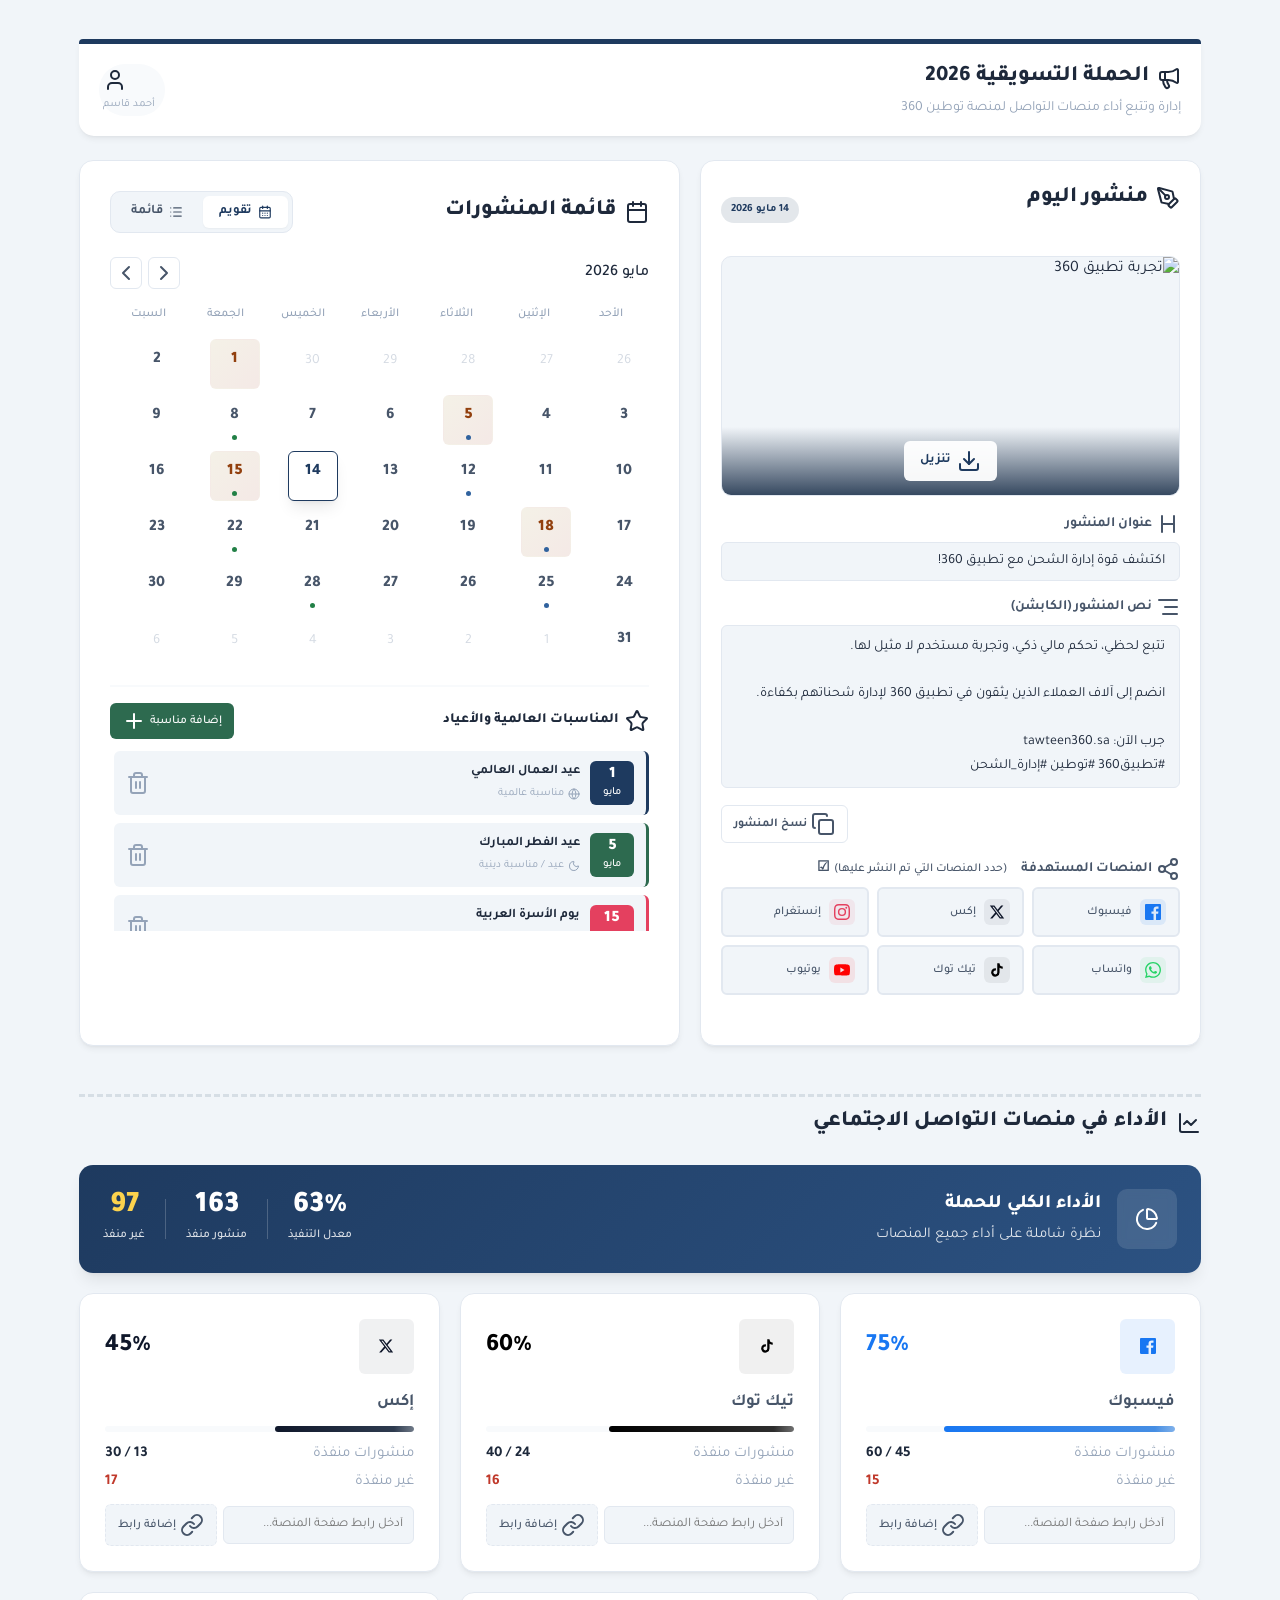
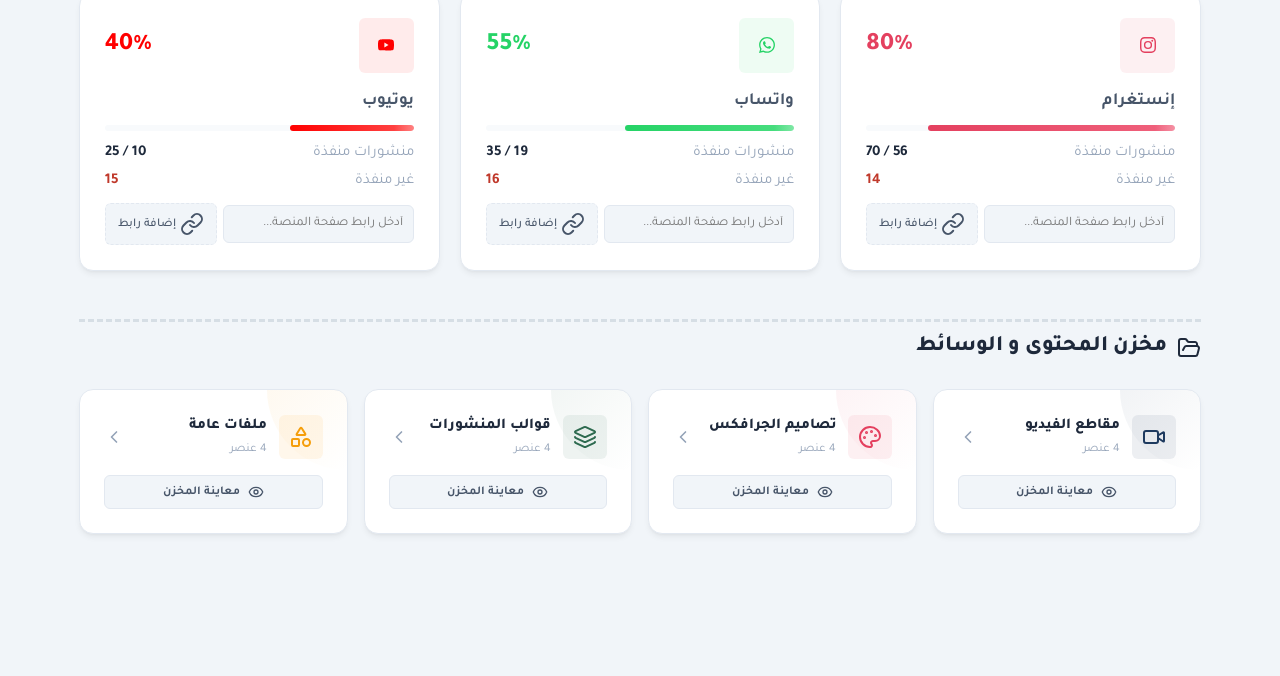
==== commit bb6c700a: "Refactor marketing app for modularity, state management, and security - Separated concerns by moving" ====
--- a/index.html
+++ b/index.html
@@ -1,27 +1,25 @@
-<!DOCTYPE html>
-<html lang="ar" dir="rtl">
-<head>
-    <meta charset="UTF-8">
-    <meta name="viewport" content="width=device-width, initial-scale=1.0">
-    <title>تطبيق 360 - الحملة التسويقية 2026</title>
-    
-    <link rel="preconnect" href="https://fonts.googleapis.com">
-    <link rel="preconnect" href="https://fonts.gstatic.com" crossorigin>
-    <link href="https://fonts.googleapis.com/css2?family=Tajawal:wght@300;400;500;700;800;900&display=swap" rel="stylesheet">
-    <link rel="stylesheet" href="https://cdnjs.cloudflare.com/ajax/libs/font-awesome/6.5.1/css/all.min.css">
-    <link rel="stylesheet" href="style.css">
-    <style>
-        
-    </style>
-</head>
-<body>
-
-<div class="app-container">
-    <main class="main-content">
-        <!-- Top Header -->
-        <header class="top-header animate-in">
-            <div class="page-title">
-                <h2><i data-lucide="megaphone"></i>الحملة التسويقية 2026</h2>
+<!DOCTYPE html>
+<html lang="ar" dir="rtl">
+<head>
+    <meta charset="UTF-8">
+    <meta name="viewport" content="width=device-width, initial-scale=1.0">
+    <title>تطبيق 360 - الحملة التسويقية 2026</title>
+
+    <link rel="preconnect" href="https://fonts.googleapis.com">
+    <link rel="preconnect" href="https://fonts.gstatic.com" crossorigin>
+    <link href="https://fonts.googleapis.com/css2?family=Tajawal:wght@300;400;500;700;800;900&display=swap" rel="stylesheet">
+    <link rel="stylesheet" href="https://cdnjs.cloudflare.com/ajax/libs/font-awesome/6.5.1/css/all.min.css">
+    <link rel="stylesheet" href="style.css">
+
+</head>
+<body>
+
+<div class="app-container">
+    <main class="main-content">
+        <!-- Top Header -->
+        <header class="top-header animate-in">
+            <div class="page-title">
+                <h2><i data-lucide="megaphone"></i>الحملة التسويقية 2026</h2>
                 <p>إدارة وتتبع أداء منصات التواصل لمنصة توطين 360</p>
             </div>
             <div class="header-actions">
@@ -50,7 +48,7 @@
                 </div>
 
                 <div class="media-display" id="mediaDisplay">
-                    <img src="https://images.unsplash.com/photo-1556761175-5973dc0f32e7?w=800&q=80" alt="تجربة تطبيق 360">
+                    <img loading="lazy" src="https://images.unsplash.com/photo-1556761175-5973dc0f32e7?w=800&q=80" alt="تجربة تطبيق 360">
                     <div class="media-overlay">
                         <button class="btn-media-action download" onclick="downloadMedia()">
                             <i data-lucide="download"></i>
@@ -81,7 +79,7 @@
                 </div>
 
                 <div class="form-group">
-                    <label class="form-label"><i data-lucide="share-2"></i>المنصات المستهدفة<br>
+                    <label class="form-label"><i data-lucide="share-2"></i>المنصات المستهدفة<br>
 					<span class="label-span"> (حدد المنصات التي تم النشر عليها)</span>☑</label>
                     <div class="platforms-grid" id="platformsGrid"></div>
                 </div>
@@ -137,7 +135,7 @@
                             <h4><i data-lucide="star"></i>المناسبات العالمية والأعياد</h4>
                             <button class="btn-add-event" onclick="openAddEventModal()">
                                
-                               إضافة مناسبة
+                               إضافة مناسبة
 							    <i data-lucide="plus"></i>
                             </button>
                         </div>
@@ -154,58 +152,58 @@
             </div></div>
 
         <!-- SOCIAL PERFORMANCE: Second Section -->
-        <h3 class="section-title2 animate-in delay-4">
-            <i data-lucide="line-chart"></i>
-            الأداء في منصات التواصل الاجتماعي
-        </h3>
-        <div class="social-radar" id="socialRadar"></div>
-
-        <!-- Media Vault -->
-        <div class="vault-section animate-in delay-5">
-            <h3 class="section-title2">
-                <i data-lucide="folder-open"></i>
-               مخزن المحتوى و الوسائط
-            </h3>
-            <div class="vault-grid" id="vaultGrid"></div>
-        </div>
-    </main>
-</div>
-
-<!-- Add Event Modal -->
-<div id="eventModal" style="display: none; position: fixed; top: 0; left: 0; width: 100%; height: 100%; background: rgba(0,0,0,0.5); z-index: 2000; align-items: center; justify-content: center;">
-    <div style="background: var(--surface); padding: 24px; border-radius: var(--radius); width: 90%; max-width: 400px; box-shadow: var(--shadow-lg);">
-        <h3 style="margin-bottom: 16px; font-size: 18px; font-weight: 800; display: flex; align-items: center; gap: 8px;">
-            <i data-lucide="calendar-plus" style="color: var(--primary);"></i>
-            إضافة مناسبة جديدة
-        </h3>
-        <div class="form-group">
-            <label class="form-label">اسم المناسبة</label>
-            <input type="text" class="form-input" id="eventName" placeholder="مثال: عيد الفطر">
-        </div>
-        <div class="form-group">
-            <label class="form-label">اليوم (رقم)</label>
-            <input type="number" class="form-input" id="eventDay" min="1" max="31" placeholder="مثال: 15">
-        </div>
-        <div class="form-group">
-            <label class="form-label">النوع</label>
-            <select class="form-input" id="eventType" style="cursor: pointer;">
-                <option value="holiday">عيد / مناسبة دينية</option>
-                <option value="global">مناسبة عالمية</option>
-                <option value="local">مناسبة محلية</option>
-            </select>
-        </div>
-        <div style="display: flex; gap: 10px; margin-top: 20px;">
-            <button class="btn-primary" onclick="saveEvent()" style="flex: 1; padding: 10px; background: var(--primary); color: white; border: none; border-radius: var(--radius-xs); font-family: 'Tajawal'; font-weight: 700; cursor: pointer; display: flex; align-items: center; justify-content: center; gap: 6px;">
-                <i data-lucide="save"></i>
-                حفظ
-            </button>
-           <button onclick="closeEventModal()" style="flex: 1; padding: 10px; background: var(--bg); color: var(--text-secondary); border: 1px solid var(--border); border-radius: var(--radius-xs); font-family: 'Tajawal'; font-weight: 700; cursor: pointer; display: flex; align-items: center; justify-content: center; gap: 6px;">
-                <i data-lucide="x"></i>
-                إلغاء
-            </button>
-        </div>
-    </div>
-</div>
+        <h3 class="section-title2 animate-in delay-4">
+            <i data-lucide="line-chart"></i>
+            الأداء في منصات التواصل الاجتماعي
+        </h3>
+        <div class="social-radar" id="socialRadar"></div>
+
+        <!-- Media Vault -->
+        <div class="vault-section animate-in delay-5">
+            <h3 class="section-title2">
+                <i data-lucide="folder-open"></i>
+               مخزن المحتوى و الوسائط
+            </h3>
+            <div class="vault-grid" id="vaultGrid"></div>
+        </div>
+    </main>
+</div>
+
+<!-- Add Event Modal -->
+<div id="eventModal" style="display: none; position: fixed; top: 0; left: 0; width: 100%; height: 100%; background: rgba(0,0,0,0.5); z-index: 2000; align-items: center; justify-content: center;">
+    <div style="background: var(--surface); padding: 24px; border-radius: var(--radius); width: 90%; max-width: 400px; box-shadow: var(--shadow-lg);">
+        <h3 style="margin-bottom: 16px; font-size: 18px; font-weight: 800; display: flex; align-items: center; gap: 8px;">
+            <i data-lucide="calendar-plus" style="color: var(--primary);"></i>
+            إضافة مناسبة جديدة
+        </h3>
+        <div class="form-group">
+            <label class="form-label">اسم المناسبة</label>
+            <input type="text" class="form-input" id="eventName" placeholder="مثال: عيد الفطر">
+        </div>
+        <div class="form-group">
+            <label class="form-label">اليوم (رقم)</label>
+            <input type="number" class="form-input" id="eventDay" min="1" max="31" placeholder="مثال: 15">
+        </div>
+        <div class="form-group">
+            <label class="form-label">النوع</label>
+            <select class="form-input" id="eventType" style="cursor: pointer;">
+                <option value="holiday">عيد / مناسبة دينية</option>
+                <option value="global">مناسبة عالمية</option>
+                <option value="local">مناسبة محلية</option>
+            </select>
+        </div>
+        <div style="display: flex; gap: 10px; margin-top: 20px;">
+            <button class="btn-primary" onclick="saveEvent()" style="flex: 1; padding: 10px; background: var(--primary); color: white; border: none; border-radius: var(--radius-xs); font-family: 'Tajawal'; font-weight: 700; cursor: pointer; display: flex; align-items: center; justify-content: center; gap: 6px;">
+                <i data-lucide="save"></i>
+                حفظ
+            </button>
+           <button onclick="closeEventModal()" style="flex: 1; padding: 10px; background: var(--bg); color: var(--text-secondary); border: 1px solid var(--border); border-radius: var(--radius-xs); font-family: 'Tajawal'; font-weight: 700; cursor: pointer; display: flex; align-items: center; justify-content: center; gap: 6px;">
+                <i data-lucide="x"></i>
+                إلغاء
+            </button>
+        </div>
+    </div>
+</div>
 
 
 <!-- Day Details Modal -->
@@ -236,672 +234,8 @@
 <!-- Toast Container -->
 <div class="toast-container" id="toastContainer"></div>
 
-<script>
-    // ==================== DATA & STATE ====================
-    const svgs = {
-        'facebook': '<svg xmlns="http://www.w3.org/2000/svg" width="16" height="16" fill="currentColor" viewBox="0 0 24 24"><path d="M22.675 0h-21.35c-.732 0-1.325.593-1.325 1.325v21.351c0 .731.593 1.324 1.325 1.324h11.495v-9.294h-3.128v-3.622h3.128v-2.671c0-3.1 1.893-4.788 4.659-4.788 1.325 0 2.463.099 2.795.143v3.24l-1.918.001c-1.504 0-1.795.715-1.795 1.763v2.312h3.587l-.467 3.622h-3.12v9.293h6.116c.73 0 1.323-.593 1.323-1.325v-21.35c0-.732-.593-1.325-1.325-1.325z"/></svg>',
-        'tiktok': '<svg xmlns="http://www.w3.org/2000/svg" width="16" height="16" fill="currentColor" viewBox="0 0 24 24"><path d="M19.589 6.686a4.793 4.793 0 01-3.77-4.245V2h-3.445v13.672a2.896 2.896 0 01-5.201 1.743l-.002-.001.002.001a2.895 2.895 0 013.183-4.51v-3.5a6.329 6.329 0 00-5.394 10.692 6.33 6.33 0 0010.857-4.424V8.687a8.182 8.182 0 004.773 1.526V6.79a4.831 4.831 0 01-1.003-.104z"/></svg>',
-        'x': '<svg xmlns="http://www.w3.org/2000/svg" width="16" height="16" fill="currentColor" viewBox="0 0 24 24"><path d="M18.244 2.25h3.308l-7.227 8.26 8.502 11.24H16.17l-5.214-6.817L4.99 21.75H1.68l7.73-8.835L1.254 2.25H8.08l4.713 6.231zm-1.161 17.52h1.833L7.084 4.126H5.117z"/></svg>',
-        'instagram': '<svg xmlns="http://www.w3.org/2000/svg" width="16" height="16" fill="currentColor" viewBox="0 0 24 24"><path d="M12 2.163c3.204 0 3.584.012 4.85.07 3.252.148 4.771 1.691 4.919 4.919.058 1.265.069 1.645.069 4.849 0 3.205-.012 3.584-.069 4.849-.149 3.225-1.664 4.771-4.919 4.919-1.266.058-1.644.07-4.85.07-3.204 0-3.584-.012-4.849-.07-3.26-.149-4.771-1.699-4.919-4.92-.058-1.265-.07-1.644-.07-4.849 0-3.204.013-3.583.07-4.849.149-3.227 1.664-4.771 4.919-4.919 1.266-.057 1.645-.069 4.849-.069zM12 0C8.741 0 8.333.014 7.053.072 2.695.272.273 2.69.073 7.052.014 8.333 0 8.741 0 12c0 3.259.014 3.668.072 4.948.2 4.358 2.618 6.78 6.98 6.98C8.333 23.986 8.741 24 12 24c3.259 0 3.668-.014 4.948-.072 4.354-.2 6.782-2.618 6.979-6.98.059-1.28.073-1.689.073-4.948 0-3.259-.014-3.667-.072-4.947-.196-4.354-2.617-6.78-6.979-6.98C15.668.014 15.259 0 12 0zm0 5.838a6.162 6.162 0 100 12.324 6.162 6.162 0 000-12.324zM12 16a4 4 0 110-8 4 4 0 010 8zm6.406-11.845a1.44 1.44 0 100 2.881 1.44 1.44 0 000-2.881z"/></svg>',
-        'whatsapp': '<svg xmlns="http://www.w3.org/2000/svg" width="16" height="16" fill="currentColor" viewBox="0 0 24 24"><path d="M.057 24l1.687-6.163c-1.041-1.804-1.588-3.849-1.587-5.946.003-6.556 5.338-11.891 11.893-11.891 3.181.001 6.167 1.24 8.413 3.488 2.245 2.248 3.481 5.236 3.48 8.414-.003 6.557-5.338 11.892-11.893 11.892-1.99-.001-3.951-.5-5.688-1.448l-6.305 1.654zm6.597-3.807c1.676.995 3.276 1.591 5.392 1.592 5.448 0 9.886-4.434 9.889-9.885.002-5.462-4.415-9.89-9.881-9.892-5.452 0-9.887 4.434-9.889 9.884-.001 2.225.651 3.891 1.746 5.634l-.999 3.648 3.742-.981zm11.387-5.464c-.074-.124-.272-.198-.57-.347-.297-.149-1.758-.868-2.031-.967-.272-.099-.47-.149-.669.149-.198.297-.768.967-.941 1.165-.173.198-.347.223-.644.074-.297-.149-1.255-.462-2.39-1.475-.883-.788-1.48-1.761-1.653-2.059-.173-.297-.018-.458.13-.606.134-.133.297-.347.446-.521.151-.172.2-.296.3-.495.099-.198.05-.372-.025-.521-.075-.148-.669-1.611-.916-2.206-.242-.579-.487-.501-.669-.51l-.57-.01c-.198 0-.52.074-.792.347-.272.297-1.04 1.016-1.04 2.479 0 1.463 1.064 2.876 1.213 3.074.149.198 2.095 3.2 5.076 4.487.709.306 1.263.489 1.694.626.712.226 1.36.194 1.872.118.571-.085 1.758-.719 2.006-1.413.248-.695.248-1.29.173-1.414z"/></svg>',
-        'youtube': '<svg xmlns="http://www.w3.org/2000/svg" width="16" height="16" fill="currentColor" viewBox="0 0 24 24"><path d="M23.498 6.186a3.016 3.016 0 00-2.122-2.136C19.505 3.5 12 3.5 12 3.5s-7.505 0-9.377.55a3.016 3.016 0 00-2.122 2.136C0 8.07 0 12 0 12s0 3.93.501 5.814a3.016 3.016 0 002.122 2.136c1.872.55 9.377.55 9.377.55s7.505 0 9.377-.55a3.016 3.016 0 002.122-2.136C24 15.93 24 12 24 12s0-3.93-.502-5.814zM9.545 15.568V8.432L15.818 12l-6.273 3.568z"/></svg>'
-    };
-    const platformsData = [
-        { id: 'facebook', name: 'فيسبوك', icon: 'fab fa-facebook-f', color: '#1877F2', colorLight: '#4a90e2', bg: 'rgba(24,119,242,0.1)', progress: 75, total: 60, published: 45, unpublished: 15, link: '' },
-        { id: 'tiktok', name: 'تيك توك', icon: 'fab fa-tiktok', color: '#000000', colorLight: '#333333', bg: 'rgba(0,0,0,0.06)', progress: 60, total: 40, published: 24, unpublished: 16, link: '' },
-        { id: 'x', name: 'إكس', icon: 'fab fa-x-twitter', color: '#0f172a', colorLight: '#334155', bg: 'rgba(15,23,42,0.06)', progress: 45, total: 30, published: 13, unpublished: 17, link: '' },
-        { id: 'instagram', name: 'إنستغرام', icon: 'fab fa-instagram', color: '#E4405F', colorLight: '#f0627d', bg: 'rgba(228,64,95,0.08)', progress: 80, total: 70, published: 56, unpublished: 14, link: '' },
-        { id: 'whatsapp', name: 'واتساب', icon: 'fab fa-whatsapp', color: '#25D366', colorLight: '#4ade80', bg: 'rgba(37,211,102,0.08)', progress: 55, total: 35, published: 19, unpublished: 16, link: '' },
-        { id: 'youtube', name: 'يوتيوب', icon: 'fab fa-youtube', color: '#FF0000', colorLight: '#ff4d4d', bg: 'rgba(255,0,0,0.08)', progress: 40, total: 25, published: 10, unpublished: 15, link: '' }
-    ];
-
-    const overallStats = {
-        progress: 63,
-        totalPublished: 163,
-        totalUnpublished: 97
-    };
-
-    const calendarEvents = {
-        5: { type: 'ad', title: 'إطلاق ميزة تتبع الشحنات لحظياً' },
-        8: { type: 'edu', title: 'ورشة عمل: إدارة مالية متكاملة' },
-        12: { type: 'ad', title: 'حملة تطبيق ويب تقدمية (PWA)' },
-        15: { type: 'edu', title: 'نصائح الشحن الذكي للشركات' },
-        18: { type: 'ad', title: 'عرض خاص: إدارة الأسطول المجاني' },
-        22: { type: 'edu', title: 'دليل المستخدم الشامل - الجزء 1' },
-        25: { type: 'ad', title: 'تخفيضات موسمية على الباقات' },
-        28: { type: 'edu', title: 'كيف تُحسّن تجربة العملاء؟' }
-    };
-
-    let customEvents = [
-        { day: 1, title: 'عيد العمال العالمي', type: 'global', color: '#1e3a5f' },
-        { day: 5, title: 'عيد الفطر المبارك', type: 'holiday', color: '#2d6a4f' },
-        { day: 15, title: 'يوم الأسرة العربية', type: 'local', color: '#E4405F' },
-        { day: 18, title: 'يوم المتحف العالمي', type: 'global', color: '#f59e0b' }
-    ];
-
-    const dailyPosts = {
-        5: {
-            title: 'ميزة جديدة: تتبع الشحنات لحظياً!',
-            caption: 'لا مزيد من الانتظار بدون معرفة! مع تطبيق 360، تابع شحنتك خطوة بخطوة من المستودع إلى باب منزلك.\n\nالتتبع المباشر متاح الآن لجميع العملاء المميزين.\n#تتبع_الشحن #تطبيق360'
-        },
-        8: {
-            title: 'ورشة عمل مجانية: التحكم المالي',
-            caption: 'تعلم كيف تدير ميزانيتك وتتبع مصاريف الشحن بذكاء مع خبيرنا المالي محمد العتيبي.\n\nالجمعة 8 مايو - 7:00 مساءً\nالرابط في البايو\n#ورشة_عمل #إدارة_مالية'
-        },
-        12: {
-            title: 'تطبيق ويب تقدمي بدون تحميل!',
-            caption: 'لماذا تحتل مساحة هاتفك؟ جرب تطبيق 360 مباشرة من المتصفح بسرعة البرق!\n\nPWA يعني: سريع، موثوق، ويعمل بدون إنترنت.\n#PWA #تقنية #تطبيق360'
-        },
-        15: {
-            title: 'نصائح ذهبية للشحن الذكي',
-            caption: '5 نصائح لخفض تكاليف الشحن 30%:\n1. رتب شحناتك أسبوعياً\n2. استخدم التجميع الذكي\n3. فعّل التنبيهات المبكرة\n4. راجع تقارير الأداء\n5. استشر خبراء توطين\n\n#نصائح #شحن_ذكي'
-        },
-        18: {
-            title: 'عرض خاص: إدارة الأسطول المجاني!',
-            caption: 'لمدة 48 ساعة فقط! احصل على باقة إدارة الأسطول الكاملة مجاناً عند التسجيل.\n\nتتبع المركبات\nتقارير الوقود\nصيانة ذكية\n\nالكمية محدودة!\n#عرض_خاص #أسطول #مجاني'
-        },
-        22: {
-            title: 'دليل المستخدم الشامل - الجزء 1',
-            caption: 'شرح مفصل لكل ميزات لوحة التحكم:\n• إنشاء شحنة جديدة\n• تعيين السائق\n• تحديد المسار الأمثل\n• إشعارات العملاء\n\nشاهد الفيديو الكامل على قناتنا.\n#دليل #شرح #تعلم'
-        },
-        25: {
-            title: 'تخفيضات موسمية 40%!',
-            caption: 'بمناسبة نهاية الربع، خصم 40% على جميع الباقات السنوية!\n\nوفّر الآن واستثمر في نمو عملك.\nالعرض ساري حتى 31 مايو.\n\nادخل الكود: TAWTEEN40\n#تخفيض #عرض #توفير'
-        },
-        28: {
-            title: 'كيف تُحسّن تجربة عملائك؟',
-            caption: 'العميل السعيد = عميل دائم\n\nاكتشف كيف تُرسل إشعارات لحظية، وتتيح له تتبع الشحنة، وتجمع تقييمات فورية.\n\nاقرأ المقال: tawteen360.sa/blog\n#خدمة_عملاء #تجربة_مستخدم'
-        }
-    };
-
-    const vaultItems = [
-        {
-            title: 'مقاطع الفيديو',
-            icon: 'video',
-            accent: '#1e3a5f',
-            accentBg: 'rgba(30,58,95,0.08)',
-            contents: [
-                { name: 'تجريبي_الشحن.mp4', size: '12 MB', icon: 'video', color: '#1e3a5f', bg: 'rgba(30,58,95,0.08)' },
-                { name: 'حملة_الربع.mp4', size: '24 MB', icon: 'video', color: '#1e3a5f', bg: 'rgba(30,58,95,0.08)' },
-                { name: 'شحن_ذكي.mp4', size: '18 MB', icon: 'video', color: '#1e3a5f', bg: 'rgba(30,58,95,0.08)' },
-                { name: 'توطين_360.mp4', size: '31 MB', icon: 'video', color: '#1e3a5f', bg: 'rgba(30,58,95,0.08)' }
-            ]
-        },
-        {
-            title: 'تصاميم الجرافكس',
-            icon: 'palette',
-            accent: '#E4405F',
-            accentBg: 'rgba(228,64,95,0.08)',
-            contents: [
-                { name: 'بوست_عيد.jpg', size: '2 MB', icon: 'image', color: '#E4405F', bg: 'rgba(228,64,95,0.08)' },
-                { name: 'بانر_تطبيق.png', size: '4 MB', icon: 'image', color: '#E4405F', bg: 'rgba(228,64,95,0.08)' },
-                { name: 'ستوري_انستا.jpg', size: '1 MB', icon: 'image', color: '#E4405F', bg: 'rgba(228,64,95,0.08)' },
-                { name: 'غلاف_فيس.jpg', size: '3 MB', icon: 'image', color: '#E4405F', bg: 'rgba(228,64,95,0.08)' }
-            ]
-        },
-        {
-            title: 'قوالب المنشورات',
-            icon: 'layers',
-            accent: '#2d6a4f',
-            accentBg: 'rgba(45,106,79,0.08)',
-            contents: [
-                { name: 'قالب_عام.docx', size: '85 KB', icon: 'file-text', color: '#2d6a4f', bg: 'rgba(45,106,79,0.08)' },
-                { name: 'قالب_عيد.pptx', size: '120 KB', icon: 'presentation', color: '#2d6a4f', bg: 'rgba(45,106,79,0.08)' },
-                { name: 'قالب_تقرير.pdf', size: '210 KB', icon: 'file', color: '#2d6a4f', bg: 'rgba(45,106,79,0.08)' }
-            ]
-        },
-        {
-            title: 'ملفات عامة',
-            icon: 'shapes',
-            accent: '#f59e0b',
-            accentBg: 'rgba(245,158,11,0.08)',
-            contents: [
-                { name: 'logo_primary.svg', size: '12 KB', icon: 'square', color: '#f59e0b', bg: 'rgba(245,158,11,0.08)' },
-                { name: 'logo_white.png', size: '24 KB', icon: 'image', color: '#f59e0b', bg: 'rgba(245,158,11,0.08)' },
-                { name: 'favicon.ico', size: '4 KB', icon: 'globe', color: '#f59e0b', bg: 'rgba(245,158,11,0.08)' },
-                { name: 'brand_guide.pdf', size: '1.2 MB', icon: 'file', color: '#f59e0b', bg: 'rgba(245,158,11,0.08)' }
-            ]
-        }
-    ];
-
-    let currentMonth = new Date(2026, 4, 1);
-    let selectedDay = 14;
-
-    // ==================== INITIALIZATION ====================
-    function init() {
-        renderSocialRadar();
-        renderCalendar();
-        renderPlatforms();
-        renderVault();
-        renderEvents();
-        
-        const captionArea = document.getElementById('postCaption');
-        if (captionArea) {
-            captionArea.style.height = '';
-            captionArea.style.height = captionArea.scrollHeight + 'px';
-        }
-        
-        setTimeout(() => {
-            platformsData.forEach(p => {
-                const bar = document.getElementById(`progress-${p.id}`);
-                if (bar) bar.style.width = p.progress + '%';
-            });
-        }, 300);
-    }
-
-    // ==================== SOCIAL RADAR ====================
-    function renderSocialRadar() {
-        const container = document.getElementById('socialRadar');
-        
-        const summaryHTML = `
-            <div class="social-summary animate-in delay-1">
-                <div class="summary-main">
-                    <div class="summary-icon">
-                        <i data-lucide="pie-chart"></i>
-                    </div>
-                    <div>
-                        <div class="summary-title">الأداء الكلي للحملة</div>
-                        <div class="summary-sub">نظرة شاملة على أداء جميع المنصات</div>
-                    </div>
-                </div>
-                <div class="summary-stats">
-                    <div class="stat-box">
-                        <div class="stat-value">${overallStats.progress}%</div>
-                        <div class="stat-label">معدل التنفيذ</div>
-                    </div>
-                    <div class="stat-divider"></div>
-                    <div class="stat-box">
-                        <div class="stat-value">${overallStats.totalPublished}</div>
-                        <div class="stat-label">منشور منفذ</div>
-                    </div>
-                    <div class="stat-divider"></div>
-                    <div class="stat-box">
-                        <div class="stat-value warning">${overallStats.totalUnpublished}</div>
-                        <div class="stat-label">غير منفذ</div>
-                    </div>
-                </div>
-            </div>
-        `;
-        
-        const cardsHTML = platformsData.map((p, i) => `
-            <div class="social-card animate-in delay-${i + 2}" style="--card-color: ${p.color}; --card-color-light: ${p.colorLight}; --card-bg: ${p.bg};">
-                <div class="social-header">
-                    <div class="social-icon">
-                        ${svgs[p.id] || ''}
-                    </div>
-                    <div class="social-percent" id="percent-${p.id}">${p.progress}%</div>
-                </div>
-                <div class="social-name">${p.name}</div>
-                <div class="progress-track">
-                    <div class="progress-fill" id="progress-${p.id}" style="width: 0%"></div>
-                </div>
-                <div class="social-stats-row">
-                    <span class="label">منشورات منفذة</span>
-                    <span class="value">${p.published} / ${p.total}</span>
-                </div>
-                <div class="social-stats-row">
-                    <span class="label">غير منفذة</span>
-                    <span class="value unpublished">${p.unpublished}</span>
-                </div>
-                <div class="social-link-row">
-                    <input type="text" class="link-input ${p.link ? '' : 'visible'}" id="link-input-${p.id}" placeholder="أدخل رابط صفحة المنصة...">
-                    <a href="${p.link}" target="_blank" class="saved-link ${p.link ? 'visible' : ''}" id="saved-link-${p.id}">${p.link}</a>
-                    <button class="btn-add-link" onclick="toggleLinkInput('${p.id}')">
-                        <i data-lucide="${p.link ? 'edit' : 'link'}"></i>
-                        ${p.link ? 'تعديل' : 'إضافة رابط'}
-                    </button>
-                </div>
-            </div>
-        `).join('');
-        
-        container.innerHTML = summaryHTML + cardsHTML;
-        if (window.lucide) lucide.createIcons();
-    }
-
-    function toggleLinkInput(pid) {
-        const platform = platformsData.find(p => p.id === pid);
-        const input = document.getElementById(`link-input-${pid}`);
-        const saved = document.getElementById(`saved-link-${pid}`);
-        const btn = input.nextElementSibling.nextElementSibling;
-
-        if (input.classList.contains('visible')) {
-            const val = input.value.trim();
-            if (val) {
-                platform.link = val;
-                input.classList.remove('visible');
-                saved.href = val;
-                saved.textContent = val;
-                saved.classList.add('visible');
-                btn.innerHTML = '<i data-lucide="edit"></i> تعديل';
-                showToast(`تم حفظ رابط ${platform.name}`, 'success');
-            } else {
-                showToast('يرجى إدخال رابط صحيح', 'error');
-            }
-        } else {
-            input.value = platform.link;
-            input.classList.add('visible');
-            saved.classList.remove('visible');
-            btn.innerHTML = '<i data-lucide="save"></i> حفظ';
-        }
-    }
-
-    function updatePlatformProgress(platformId, increment = 5) {
-        const platform = platformsData.find(p => p.id === platformId);
-        if (!platform) return;
-        const newProgress = Math.min(100, platform.progress + increment);
-        platform.progress = newProgress;
-        platform.published = Math.round((newProgress / 100) * platform.total);
-        platform.unpublished = platform.total - platform.published;
-        
-        const bar = document.getElementById(`progress-${platformId}`);
-        const percent = document.getElementById(`percent-${platformId}`);
-        if (bar) bar.style.width = newProgress + '%';
-        if (percent) percent.textContent = newProgress + '%';
-        
-        // Re-render to update stats text
-        renderSocialRadar();
-        createConfetti();
-    }
-
-    // ==================== CALENDAR ====================
-    function renderCalendar() {
-        const year = currentMonth.getFullYear();
-        const month = currentMonth.getMonth();
-        const monthNames = ['يناير', 'فبراير', 'مارس', 'أبريل', 'مايو', 'يونيو', 'يوليو', 'أغسطس', 'سبتمبر', 'أكتوبر', 'نوفمبر', 'ديسمبر'];
-        document.getElementById('monthYear').textContent = `${monthNames[month]} ${year}`;
-        
-        const firstDay = new Date(year, month, 1).getDay();
-        const daysInMonth = new Date(year, month + 1, 0).getDate();
-        const daysInPrevMonth = new Date(year, month, 0).getDate();
-        
-        const grid = document.getElementById('daysGrid');
-        grid.innerHTML = '';
-        
-        for (let i = firstDay - 1; i >= 0; i--) {
-            const day = daysInPrevMonth - i;
-            const cell = document.createElement('div');
-            cell.className = 'day-cell other-month';
-            cell.textContent = day;
-            grid.appendChild(cell);
-        }
-        
-        for (let day = 1; day <= daysInMonth; day++) {
-            const cell = document.createElement('div');
-            cell.className = 'day-cell';
-            cell.textContent = day;
-            
-            if (year === 2026 && month === 4 && day === 14) cell.classList.add('today');
-            if (day === selectedDay) cell.classList.add('active');
-            
-            const hasCustomEvent = customEvents.some(e => e.day === day);
-            if (hasCustomEvent) cell.classList.add('has-event');
-            
-            const event = calendarEvents[day];
-            if (event) {
-                const dots = document.createElement('div');
-                dots.className = 'day-dots';
-                const dot = document.createElement('div');
-                dot.className = `dot ${event.type === 'ad' ? 'blue' : 'green'}`;
-                dots.appendChild(dot);
-                cell.appendChild(dots);
-            }
-            
-            cell.onclick = () => selectDay(day);
-            grid.appendChild(cell);
-        }
-        
-        const remaining = (7 - ((firstDay + daysInMonth) % 7)) % 7;
-        for (let day = 1; day <= remaining; day++) {
-            const cell = document.createElement('div');
-            cell.className = 'day-cell other-month';
-            cell.textContent = day;
-            grid.appendChild(cell);
-        }
-    }
-
-    function changeMonth(delta) {
-        currentMonth.setMonth(currentMonth.getMonth() + delta);
-        renderCalendar();
-    }
-
-    function toggleView(mode) {
-        const calView = document.getElementById('calendarViewContainer');
-        const lstView = document.getElementById('listViewContainer');
-        
-        if(mode === 'calendar') {
-            calView.style.display = 'block';
-            lstView.style.display = 'none';
-        } else {
-            calView.style.display = 'none';
-            lstView.style.display = 'block';
-            renderListView();
-        }
-    }
-
-    function renderListView() {
-        const wrapper = document.getElementById('postsListWrapper');
-        
-        // Merge dailyPosts with customPosts from localStorage
-        const customPosts = JSON.parse(localStorage.getItem('customPosts') || '{}');
-        const mergedPosts = { ...dailyPosts, ...customPosts };
-        
-        const sortedDays = Object.keys(mergedPosts).map(Number).sort((a,b) => a - b);
-        
-        if (sortedDays.length === 0) {
-            wrapper.innerHTML = '<div style="text-align: center; color: var(--text-secondary); padding: 5px;">لا توجد منشورات مجدولة</div>';
-            return;
-        }
-
-        wrapper.innerHTML = sortedDays.map((day, index) => {
-            const post = mergedPosts[day];
-            const postNum = `#P-${(index + 1).toString().padStart(3, '0')}`;
-            const mediaNum = post.mediaSerial || `#M-26${day.toString().padStart(2, '0')}`;
-            const textNum = post.textSerial || `#T-26${day.toString().padStart(2, '0')}`;
-            
-            return `
-                <div class="list-post-card">
-                    <div class="list-post-date">
-                        <span>${day}</span>
-                        <span>مايو</span>
-                    </div>
-                    <div class="list-post-content">
-                        <div class="list-post-header">
-                            <div class="list-post-title">${post.title}</div>
-                            <div class="list-post-id">${postNum}</div>
-                        </div>
-                        <div class="list-post-caption">
-                            ${post.caption}
-                        </div>
-                        <div class="list-post-meta">
-                            <span><i data-lucide="image" style="width: 14px; height: 14px;"></i> معرف الوسائط: ${mediaNum}</span>
-                            <span><i data-lucide="file-text" style="width: 14px; height: 14px;"></i> قالب: ${textNum}</span>
-                            <span><i data-lucide="clock" style="width: 14px; height: 14px;"></i> مجدول</span>
-                        </div>
-                    </div>
-                </div>
-            `;
-        }).join('');
-        
-        if(window.lucide) window.lucide.createIcons();
-    }
-
-    function selectDay(day) {
-        selectedDay = day;
-        renderCalendar();
-        const event = calendarEvents[day];
-        const post = dailyPosts[day];
-        const customEvt = customEvents.find(e => e.day === day);
-        
-        showDayDetailsModal(day, post, event, customEvt);
-    }
-    
-    function showDayDetailsModal(day, post, event, customEvt) {
-        document.getElementById('modalDayNumber').textContent = day;
-        
-        const eventContent = document.getElementById('modalEventContent');
-        const postContent = document.getElementById('modalPostContent');
-        
-        let eventHtml = '';
-        if (event) {
-            let color = event.type === 'ad' ? '#E4405F' : 'var(--primary)';
-            let icon = event.type === 'ad' ? 'megaphone' : 'star';
-            eventHtml = `
-                <div style="background: ${color}15; border-right: 4px solid ${color}; padding: 16px; border-radius: var(--radius-xs);">
-                    <div style="color: ${color}; font-weight: 800; display: flex; align-items: center; gap: 8px; margin-bottom: 8px; font-size: 16px;">
-                        <i data-lucide="${icon}" style="width: 20px; height: 20px;"></i>
-                        مناسبة خاصة
-                    </div>
-                    <div style="color: var(--text); font-size: 15px; font-weight: 600;">${event.title}</div>
-                </div>
-            `;
-        } else if (customEvt) {
-            let color = customEvt.color;
-            let icon = customEvt.type === 'holiday' ? 'moon' : customEvt.type === 'global' ? 'globe' : 'home';
-            eventHtml = `
-                <div style="background: ${color}15; border-right: 4px solid ${color}; padding: 16px; border-radius: var(--radius-xs);">
-                    <div style="color: ${color}; font-weight: 800; display: flex; align-items: center; gap: 8px; margin-bottom: 8px; font-size: 16px;">
-                        <i data-lucide="${icon}" style="width: 20px; height: 20px;"></i>
-                        مناسبة مميزة
-                    </div>
-                    <div style="color: var(--text); font-size: 15px; font-weight: 600;">${customEvt.title}</div>
-                </div>
-            `;
-        }
-        
-        if (eventHtml) {
-            eventContent.innerHTML = eventHtml;
-            eventContent.style.display = 'block';
-        } else {
-            eventContent.style.display = 'none';
-        }
-        
-        if (post) {
-            postContent.innerHTML = `
-                <div style="font-weight: 800; color: var(--text); margin-bottom: 12px; display: flex; align-items: center; gap: 8px; font-size: 16px;">
-                    <i data-lucide="file-text" style="width: 20px; height: 20px; color: var(--text-secondary);"></i>
-                    محتوى المنشور
-                </div>
-                <div style="color: var(--primary); font-weight: 700; margin-bottom: 12px; font-size: 15px; background: rgba(30,58,95,0.05); padding: 10px; border-radius: 6px;">${post.title}</div>
-                <div style="color: var(--text-secondary); font-size: 14px; line-height: 1.8; white-space: pre-wrap; padding: 0 4px;">${post.caption}</div>
-            `;
-        } else {
-            postContent.innerHTML = `
-                <div style="text-align: center; color: var(--text-secondary); padding: 24px 0;">
-                    <i data-lucide="calendar-x" style="width: 40px; height: 40px; margin-bottom: 12px; opacity: 0.3; display: block; margin-left: auto; margin-right: auto;"></i>
-                    <div style="font-weight: 600; font-size: 15px;">لا يوجد منشور مجدول لهذا اليوم</div>
-                </div>
-            `;
-        }
-        
-        document.getElementById('dayDetailsModal').style.display = 'flex';
-        if (window.lucide) lucide.createIcons();
-    }
-    
-    function closeDayDetailsModal() {
-        document.getElementById('dayDetailsModal').style.display = 'none';
-    }
-
-    // ==================== EVENTS ====================
-    function renderEvents() {
-        const list = document.getElementById('eventsList');
-        const typeIcons = {
-            holiday: 'moon',
-            global: 'globe',
-            local: 'home'
-        };
-        const typeLabels = {
-            holiday: 'عيد / مناسبة دينية',
-            global: 'مناسبة عالمية',
-            local: 'مناسبة محلية'
-        };
-        
-        list.innerHTML = customEvents.map((evt, idx) => `
-            <div class="event-item" style="--event-color: ${evt.color};">
-                <div class="event-date">
-                    <span>${evt.day}</span>
-                    مايو
-                </div>
-                <div class="event-info">
-                    <div class="event-title">${evt.title}</div>
-                    <div class="event-type">
-                        <i data-lucide="${typeIcons[evt.type]}" style="width: 12px; height: 12px;"></i>
-                        ${typeLabels[evt.type]}
-                    </div>
-                </div>
-                <button class="btn-delete-event" onclick="deleteEvent(${idx})">
-                    <i data-lucide="trash-2"></i>
-                </button>
-            </div>
-        `).join('');
-    }
-
-    function openAddEventModal() {
-        document.getElementById('eventModal').style.display = 'flex';
-    }
-
-    function closeEventModal() {
-        document.getElementById('eventModal').style.display = 'none';
-        document.getElementById('eventName').value = '';
-        document.getElementById('eventDay').value = '';
-    }
-
-    function saveEvent() {
-        const name = document.getElementById('eventName').value.trim();
-        const day = parseInt(document.getElementById('eventDay').value);
-        const type = document.getElementById('eventType').value;
-        
-        if (!name || !day || day < 1 || day > 31) {
-            showToast('يرجى إدخال اسم المناسبة ويوم صحيح', 'error');
-            return;
-        }
-        
-        const colors = { holiday: '#2d6a4f', global: '#1e3a5f', local: '#E4405F' };
-        customEvents.push({ day, title: name, type, color: colors[type] });
-        customEvents.sort((a, b) => a.day - b.day);
-        
-        renderEvents();
-        renderCalendar();
-        closeEventModal();
-        showToast('تمت إضافة المناسبة بنجاح', 'success');
-        createConfetti();
-    }
-
-    function deleteEvent(idx) {
-        customEvents.splice(idx, 1);
-        renderEvents();
-        renderCalendar();
-        showToast('تم حذف المناسبة', 'info');
-    }
-
-    // ==================== DAILY POST ====================
-    function renderPlatforms() {
-        const grid = document.getElementById('platformsGrid');
-        const allPlatforms = ['facebook', 'x', 'instagram', 'whatsapp', 'tiktok', 'youtube'];
-        
-        const svgs = {
-            'facebook': '<svg xmlns="http://www.w3.org/2000/svg" width="16" height="16" fill="currentColor" viewBox="0 0 24 24"><path d="M22.675 0h-21.35c-.732 0-1.325.593-1.325 1.325v21.351c0 .731.593 1.324 1.325 1.324h11.495v-9.294h-3.128v-3.622h3.128v-2.671c0-3.1 1.893-4.788 4.659-4.788 1.325 0 2.463.099 2.795.143v3.24l-1.918.001c-1.504 0-1.795.715-1.795 1.763v2.312h3.587l-.467 3.622h-3.12v9.293h6.116c.73 0 1.323-.593 1.323-1.325v-21.35c0-.732-.593-1.325-1.325-1.325z"/></svg>',
-            'tiktok': '<svg xmlns="http://www.w3.org/2000/svg" width="16" height="16" fill="currentColor" viewBox="0 0 24 24"><path d="M19.589 6.686a4.793 4.793 0 01-3.77-4.245V2h-3.445v13.672a2.896 2.896 0 01-5.201 1.743l-.002-.001.002.001a2.895 2.895 0 013.183-4.51v-3.5a6.329 6.329 0 00-5.394 10.692 6.33 6.33 0 0010.857-4.424V8.687a8.182 8.182 0 004.773 1.526V6.79a4.831 4.831 0 01-1.003-.104z"/></svg>',
-            'x': '<svg xmlns="http://www.w3.org/2000/svg" width="16" height="16" fill="currentColor" viewBox="0 0 24 24"><path d="M18.244 2.25h3.308l-7.227 8.26 8.502 11.24H16.17l-5.214-6.817L4.99 21.75H1.68l7.73-8.835L1.254 2.25H8.08l4.713 6.231zm-1.161 17.52h1.833L7.084 4.126H5.117z"/></svg>',
-            'instagram': '<svg xmlns="http://www.w3.org/2000/svg" width="16" height="16" fill="currentColor" viewBox="0 0 24 24"><path d="M12 2.163c3.204 0 3.584.012 4.85.07 3.252.148 4.771 1.691 4.919 4.919.058 1.265.069 1.645.069 4.849 0 3.205-.012 3.584-.069 4.849-.149 3.225-1.664 4.771-4.919 4.919-1.266.058-1.644.07-4.85.07-3.204 0-3.584-.012-4.849-.07-3.26-.149-4.771-1.699-4.919-4.92-.058-1.265-.07-1.644-.07-4.849 0-3.204.013-3.583.07-4.849.149-3.227 1.664-4.771 4.919-4.919 1.266-.057 1.645-.069 4.849-.069zM12 0C8.741 0 8.333.014 7.053.072 2.695.272.273 2.69.073 7.052.014 8.333 0 8.741 0 12c0 3.259.014 3.668.072 4.948.2 4.358 2.618 6.78 6.98 6.98C8.333 23.986 8.741 24 12 24c3.259 0 3.668-.014 4.948-.072 4.354-.2 6.782-2.618 6.979-6.98.059-1.28.073-1.689.073-4.948 0-3.259-.014-3.667-.072-4.947-.196-4.354-2.617-6.78-6.979-6.98C15.668.014 15.259 0 12 0zm0 5.838a6.162 6.162 0 100 12.324 6.162 6.162 0 000-12.324zM12 16a4 4 0 110-8 4 4 0 010 8zm6.406-11.845a1.44 1.44 0 100 2.881 1.44 1.44 0 000-2.881z"/></svg>',
-            'whatsapp': '<svg xmlns="http://www.w3.org/2000/svg" width="16" height="16" fill="currentColor" viewBox="0 0 24 24"><path d="M.057 24l1.687-6.163c-1.041-1.804-1.588-3.849-1.587-5.946.003-6.556 5.338-11.891 11.893-11.891 3.181.001 6.167 1.24 8.413 3.488 2.245 2.248 3.481 5.236 3.48 8.414-.003 6.557-5.338 11.892-11.893 11.892-1.99-.001-3.951-.5-5.688-1.448l-6.305 1.654zm6.597-3.807c1.676.995 3.276 1.591 5.392 1.592 5.448 0 9.886-4.434 9.889-9.885.002-5.462-4.415-9.89-9.881-9.892-5.452 0-9.887 4.434-9.889 9.884-.001 2.225.651 3.891 1.746 5.634l-.999 3.648 3.742-.981zm11.387-5.464c-.074-.124-.272-.198-.57-.347-.297-.149-1.758-.868-2.031-.967-.272-.099-.47-.149-.669.149-.198.297-.768.967-.941 1.165-.173.198-.347.223-.644.074-.297-.149-1.255-.462-2.39-1.475-.883-.788-1.48-1.761-1.653-2.059-.173-.297-.018-.458.13-.606.134-.133.297-.347.446-.521.151-.172.2-.296.3-.495.099-.198.05-.372-.025-.521-.075-.148-.669-1.611-.916-2.206-.242-.579-.487-.501-.669-.51l-.57-.01c-.198 0-.52.074-.792.347-.272.297-1.04 1.016-1.04 2.479 0 1.463 1.064 2.876 1.213 3.074.149.198 2.095 3.2 5.076 4.487.709.306 1.263.489 1.694.626.712.226 1.36.194 1.872.118.571-.085 1.758-.719 2.006-1.413.248-.695.248-1.29.173-1.414z"/></svg>',
-            'youtube': '<svg xmlns="http://www.w3.org/2000/svg" width="16" height="16" fill="currentColor" viewBox="0 0 24 24"><path d="M23.498 6.186a3.016 3.016 0 00-2.122-2.136C19.505 3.5 12 3.5 12 3.5s-7.505 0-9.377.55a3.016 3.016 0 00-2.122 2.136C0 8.07 0 12 0 12s0 3.93.501 5.814a3.016 3.016 0 002.122 2.136c1.872.55 9.377.55 9.377.55s7.505 0 9.377-.55a3.016 3.016 0 002.122-2.136C24 15.93 24 12 24 12s0-3.93-.502-5.814zM9.545 15.568V8.432L15.818 12l-6.273 3.568z"/></svg>'
-        };
-        
-        grid.innerHTML = allPlatforms.map(pid => {
-            const p = platformsData.find(x => x.id === pid);
-            return `
-                <div class="platform-check">
-                    <input type="checkbox" id="chk-${pid}" onchange="handlePlatformCheck('${pid}', this.checked)">
-                    <label for="chk-${pid}">
-                        <div class="platform-icon" style="background: ${p.bg}; color: ${p.color};">
-                            ${svgs[pid] || ''}
-                        </div>
-                        <span>${p.name}</span>
-                        <i data-lucide="check-circle" class="check-icon"></i>
-                    </label>
-                </div>
-            `;
-        }).join('');
-    }
-
-    function handlePlatformCheck(platformId, checked) {
-        if (checked) {
-            updatePlatformProgress(platformId, 5);
-            showToast(`تم تحديث تقدم ${platformsData.find(p => p.id === platformId).name}`, 'success');
-        }
-    }
-
-    function downloadMedia() {
-        showToast('جاري تنزيل الوسائط...', 'info');
-        setTimeout(() => showToast('تم التنزيل بنجاح', 'success'), 1000);
-    }
-
-    function copyCaption() {
-        const caption = document.getElementById('postCaption');
-        caption.select();
-        document.execCommand('copy');
-        showToast('تم نسخ نص المنشور إلى الحافظة', 'success');
-    }
-
-    // ==================== MEDIA VAULT ====================
-    function renderVault() {
-        const grid = document.getElementById('vaultGrid');
-        grid.innerHTML = vaultItems.map((item, i) => `
-            <div class="vault-card animate-in delay-${i + 1}" style="--card-accent: ${item.accent}; --card-accent-bg: ${item.accentBg}; cursor: pointer; transition: transform 0.2s; position: relative;" onclick="window.location.href='store.html'">
-                <div class="vault-header" style="margin-bottom: 16px;">
-                    <div class="vault-icon" style="background: ${item.accentBg}; color: ${item.accent};">
-                        <i data-lucide="${item.icon}"></i>
-                    </div>
-                    <div class="vault-title-group" style="flex: 1; display: flex; justify-content: space-between; align-items: center;">
-                        <div>
-                            <div class="vault-title">${item.title}</div>
-                            <div class="vault-meta">${item.contents.length} عنصر</div>
-                        </div>
-                        <i data-lucide="chevron-left" style="color: var(--text-muted); width: 20px; height: 20px;"></i>
-                    </div>
-                </div>
-                <button class="btn-sm" style="width: 100%; justify-content: center; background: var(--bg); color: var(--text-secondary); border: 1px solid var(--border); border-radius: var(--radius-xs); padding: 8px; font-weight: 600; display: flex; align-items: center; gap: 8px;">
-                    <i data-lucide="eye" style="width: 16px; height: 16px;"></i>
-                    معاينة المخزن
-                </button>
-            </div>
-        `).join('');
-        if(window.lucide) lucide.createIcons();
-    }
-
-    function copyVaultItem(name) {
-        navigator.clipboard.writeText(name).then(() => {
-            showToast(`تم نسخ: ${name}`, 'success');
-        }).catch(() => {
-            // Fallback
-            const ta = document.createElement('textarea');
-            ta.value = name;
-            document.body.appendChild(ta);
-            ta.select();
-            document.execCommand('copy');
-            document.body.removeChild(ta);
-            showToast(`تم نسخ: ${name}`, 'success');
-        });
-    }
-
-    function downloadVaultItem(name) {
-        showToast(`جاري تحميل ${name}...`, 'info');
-        setTimeout(() => showToast(`تم تحميل ${name}`, 'success'), 1200);
-    }
-
-    // ==================== TOAST ====================
-    function showToast(message, type = 'info') {
-        const container = document.getElementById('toastContainer');
-        const toast = document.createElement('div');
-        toast.className = 'toast';
-        const colors = { info: '#1e3a5f', success: '#2d6a4f', error: '#c0392b' };
-        const icons = { info: 'info', success: 'check-circle', error: 'alert-circle' };
-        toast.style.setProperty('--toast-color', colors[type]);
-        toast.innerHTML = `<i data-lucide="${icons[type]}" style="color: ${colors[type]}; width: 18px; height: 18px;"></i><span>${message}</span>`;
-        container.appendChild(toast);
-        setTimeout(() => toast.remove(), 4000);
-    }
-
-    // ==================== CONFETTI ====================
-    function createConfetti() {
-        const colors = ['#1e3a5f', '#2d6a4f', '#E4405F', '#f59e0b', '#8B5CF6'];
-        for (let i = 0; i < 20; i++) {
-            const confetti = document.createElement('div');
-            confetti.className = 'confetti';
-            confetti.style.left = Math.random() * window.innerWidth + 'px';
-            confetti.style.top = '50%';
-            confetti.style.background = colors[Math.floor(Math.random() * colors.length)];
-            confetti.style.borderRadius = Math.random() > 0.5 ? '50%' : '0';
-            confetti.style.animationDuration = (0.5 + Math.random() * 0.5) + 's';
-            document.body.appendChild(confetti);
-            setTimeout(() => confetti.remove(), 1000);
-        }
-    }
-
-    // ==================== START ====================
-    document.addEventListener('DOMContentLoaded', init);
-</script>
-<script src="lucide.min.js"></script>
-
-</body>
+<script type="module" src="js/app.js"></script>
+<script src="lucide.min.js"></script>
+
+</body>
 </html>
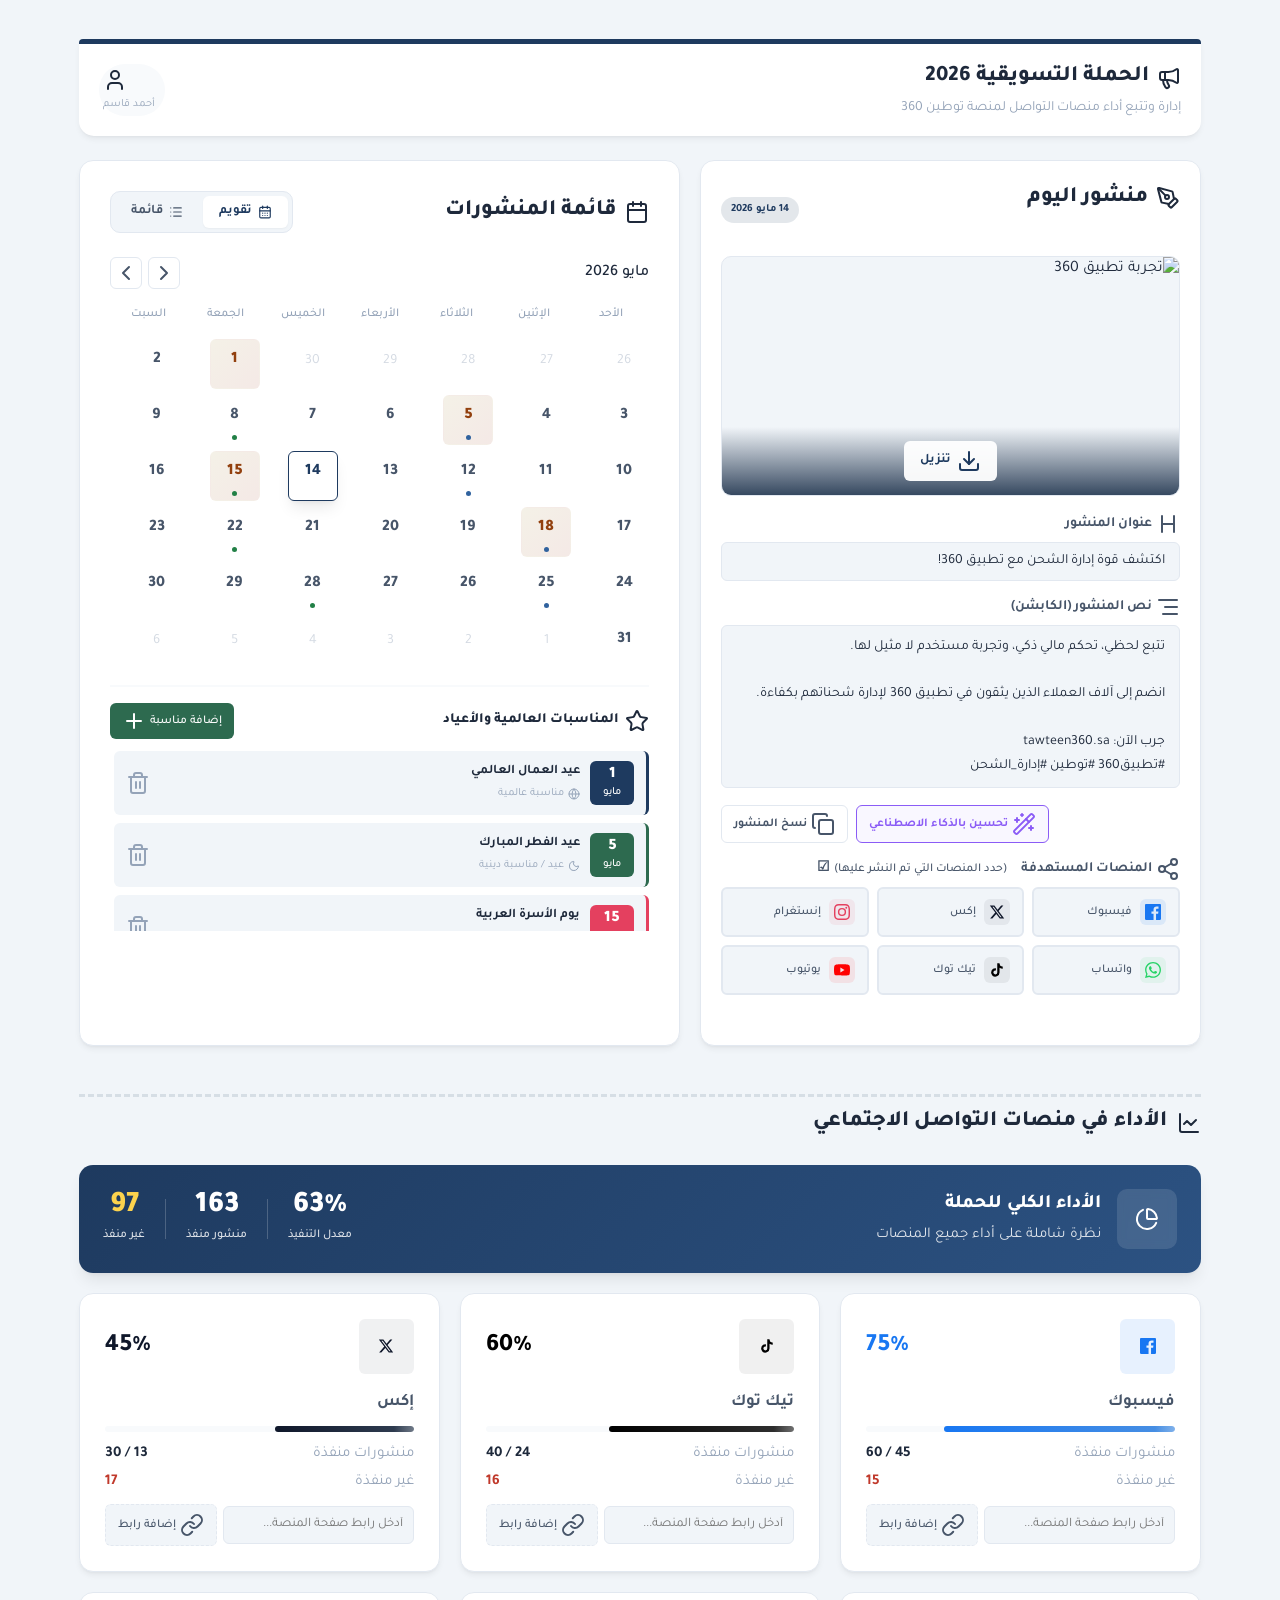
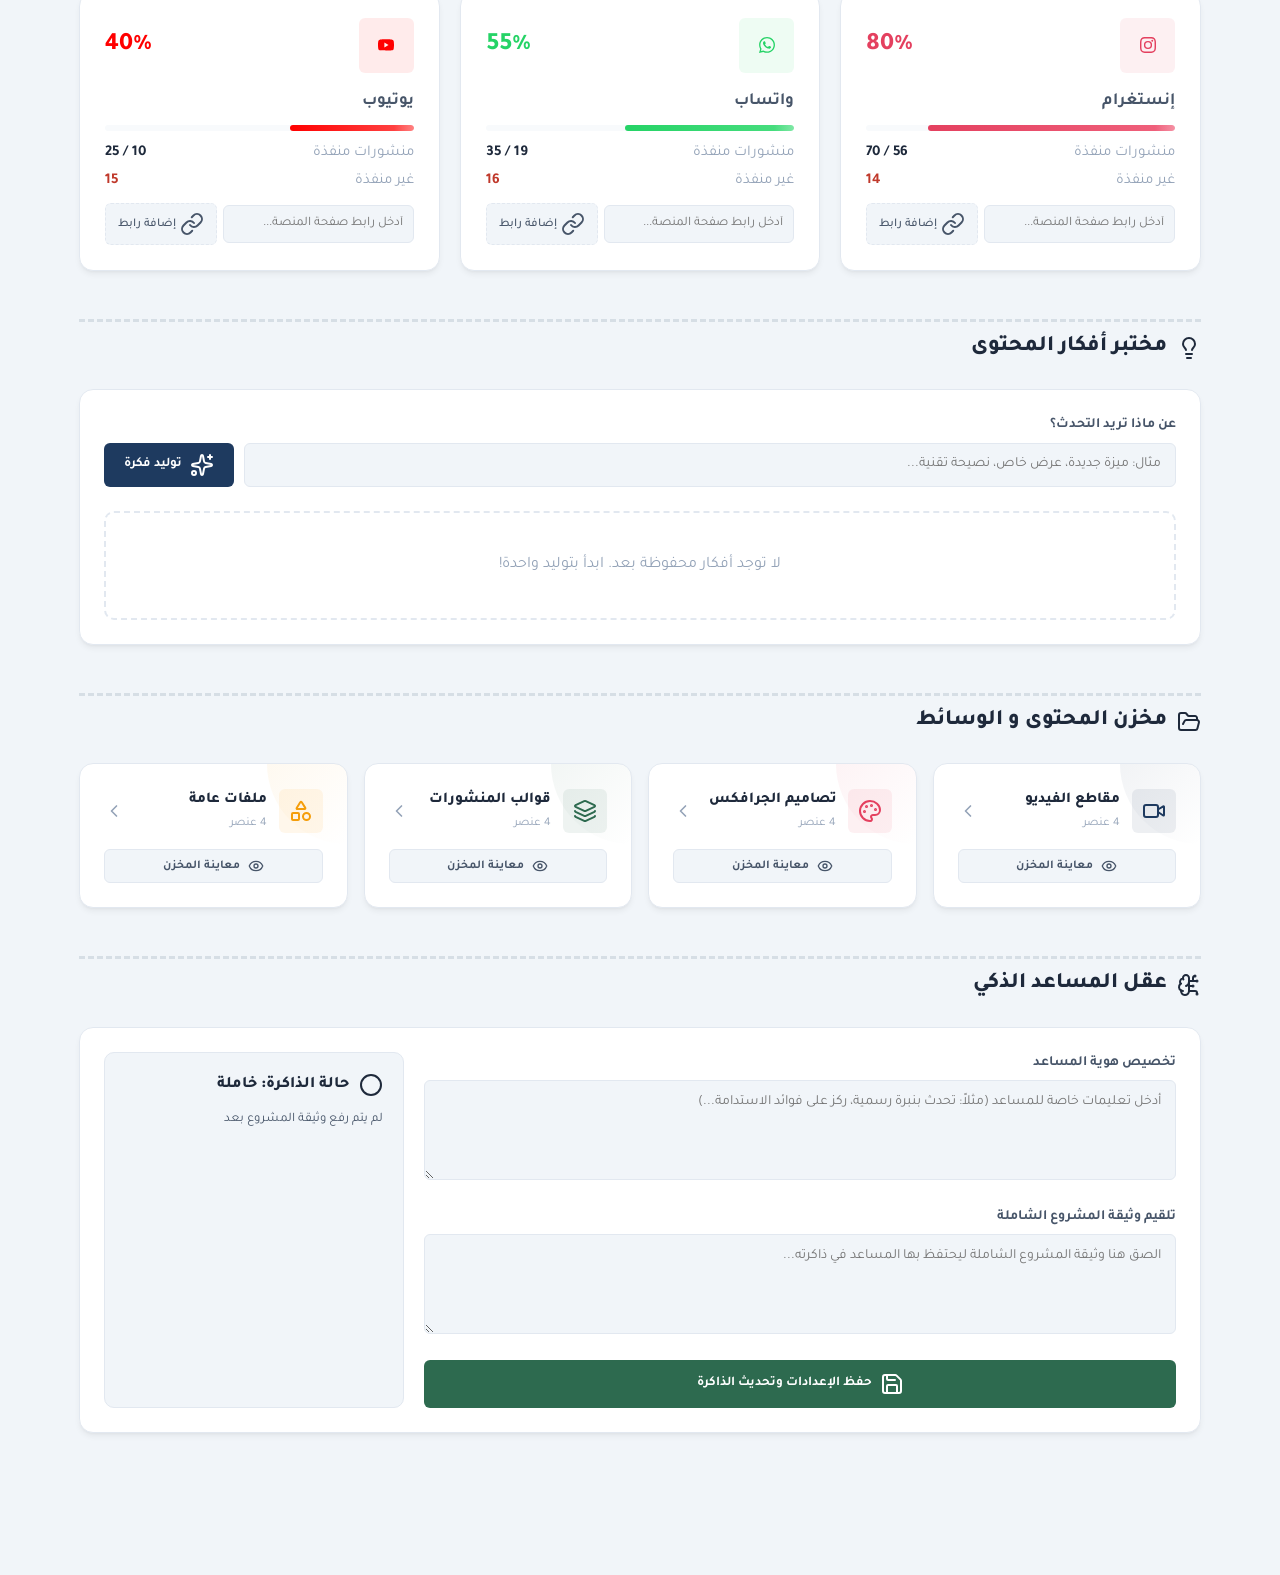
==== commit 96495804: "feat: update creative ideas in REPORT.md and implement AI-driven features - Updated REPORT.md: remov" ====
--- a/index.html
+++ b/index.html
@@ -71,6 +71,10 @@
 جرب الآن: tawteen360.sa
 #تطبيق360 #توطين #إدارة_الشحن</textarea>
                     <div class="caption-actions">
+                        <button class="btn-ai-magic" onclick="enhanceCaption()" title="تحسين بواسطة الذكاء الاصطناعي">
+                            <i data-lucide="wand-2"></i>
+                            تحسين بالذكاء الاصطناعي
+                        </button>
                         <button class="btn-copy" onclick="copyCaption()">
                             <i data-lucide="copy"></i>
                           نسخ المنشور
@@ -158,6 +162,31 @@
         </h3>
         <div class="social-radar" id="socialRadar"></div>
 
+        <!-- Marketing Ideas Lab -->
+        <div class="ideas-lab-section animate-in delay-5">
+            <h3 class="section-title2">
+                <i data-lucide="lightbulb"></i>
+                مختبر أفكار المحتوى
+            </h3>
+            <div class="ideas-container">
+                <div class="ideas-generator">
+                    <div class="form-group">
+                        <label class="form-label">عن ماذا تريد التحدث؟</label>
+                        <div class="generator-input-wrapper">
+                            <input type="text" id="ideaTopic" class="form-input" placeholder="مثال: ميزة جديدة، عرض خاص، نصيحة تقنية...">
+                            <button class="btn-generate" onclick="generateIdea()">
+                                <i data-lucide="sparkles"></i>
+                                توليد فكرة
+                            </button>
+                        </div>
+                    </div>
+                </div>
+                <div class="ideas-grid" id="ideasGrid">
+                    <!-- Ideas will be injected here -->
+                </div>
+            </div>
+        </div>
+
         <!-- Media Vault -->
         <div class="vault-section animate-in delay-5">
             <h3 class="section-title2">
@@ -165,6 +194,35 @@
                مخزن المحتوى و الوسائط
             </h3>
             <div class="vault-grid" id="vaultGrid"></div>
+        </div>
+
+        <!-- Assistant Brain Section -->
+        <div class="brain-section animate-in delay-5">
+            <h3 class="section-title2">
+                <i data-lucide="brain-circuit"></i>
+                عقل المساعد الذكي
+            </h3>
+            <div class="brain-container">
+                <div class="brain-config">
+                    <div class="form-group">
+                        <label class="form-label">تخصيص هوية المساعد</label>
+                        <textarea id="brainInstructions" class="form-input" placeholder="أدخل تعليمات خاصة للمساعد (مثلاً: تحدث بنبرة رسمية، ركز على فوائد الاستدامة...)"></textarea>
+                    </div>
+                    <div class="form-group">
+                        <label class="form-label">تلقيم وثيقة المشروع الشاملة</label>
+                        <div class="doc-ingestion">
+                            <textarea id="brainDoc" class="form-input" placeholder="الصق هنا وثيقة المشروع الشاملة ليحتفظ بها المساعد في ذاكرته..."></textarea>
+                        </div>
+                    </div>
+                    <button class="btn-save-brain" onclick="saveBrainConfig()">
+                        <i data-lucide="save"></i>
+                        حفظ الإعدادات وتحديث الذاكرة
+                    </button>
+                </div>
+                <div class="brain-status" id="brainStatus">
+                    <!-- Status will be updated here -->
+                </div>
+            </div>
         </div>
     </main>
 </div>
--- a/style.css
+++ b/style.css
@@ -891,9 +891,10 @@
             display: flex;
             justify-content: flex-end;
             margin-top: 6px;
-        }
-
-        .btn-copy {
+            gap: 8px;
+        }
+
+        .btn-copy, .btn-ai-magic {
             padding: 6px 12px;
             border: 1px solid var(--border);
             background: var(--surface);
@@ -913,6 +914,15 @@
             color: white;
             border-color: var(--secondary);
         }
+        .btn-ai-magic {
+            border-color: #8B5CF6;
+            color: #8B5CF6;
+            background: rgba(139, 92, 246, 0.05);
+        }
+        .btn-ai-magic:hover {
+            background: #8B5CF6;
+            color: white;
+        }
 
         .platforms-grid {
             display: grid;
@@ -1164,6 +1174,181 @@
             transform: translateY(-1px);
         }
 
+/* Ideas Lab Styles */
+.ideas-lab-section {
+    margin-bottom: 48px;
+}
+.ideas-container {
+    background: var(--surface);
+    border-radius: var(--radius);
+    padding: 24px;
+    box-shadow: var(--shadow);
+    border: 1px solid var(--border);
+}
+.generator-input-wrapper {
+    display: flex;
+    gap: 10px;
+}
+.btn-generate {
+    padding: 10px 20px;
+    background: var(--primary);
+    color: white;
+    border: none;
+    border-radius: var(--radius-xs);
+    font-family: 'Tajawal', sans-serif;
+    font-weight: 700;
+    cursor: pointer;
+    display: flex;
+    align-items: center;
+    gap: 8px;
+    transition: var(--transition);
+    white-space: nowrap;
+}
+.btn-generate:hover {
+    filter: brightness(1.2);
+    transform: translateY(-2px);
+}
+.ideas-grid {
+    display: grid;
+    grid-template-columns: repeat(auto-fill, minmax(280px, 1fr));
+    gap: 16px;
+    margin-top: 24px;
+}
+.idea-card {
+    background: var(--bg);
+    border-radius: var(--radius-sm);
+    padding: 16px;
+    border: 1px solid var(--border);
+    position: relative;
+    transition: var(--transition);
+}
+.idea-card:hover {
+    border-color: var(--primary);
+    transform: translateY(-2px);
+}
+.idea-badge {
+    display: inline-block;
+    padding: 2px 8px;
+    background: var(--primary-glow);
+    color: var(--primary);
+    border-radius: 20px;
+    font-size: 11px;
+    font-weight: 800;
+    margin-bottom: 10px;
+}
+.idea-text {
+    font-size: 14px;
+    color: var(--text);
+    margin-bottom: 16px;
+    line-height: 1.5;
+}
+.idea-footer {
+    display: flex;
+    justify-content: space-between;
+    align-items: center;
+}
+.idea-date {
+    font-size: 11px;
+    color: var(--text-muted);
+}
+.btn-delete-idea {
+    background: transparent;
+    border: none;
+    color: var(--text-muted);
+    cursor: pointer;
+    transition: var(--transition);
+}
+.btn-delete-idea:hover {
+    color: #c0392b;
+}
+.no-ideas {
+    grid-column: 1 / -1;
+    text-align: center;
+    color: var(--text-muted);
+    padding: 40px;
+    border: 2px dashed var(--border);
+    border-radius: var(--radius-sm);
+}
+
+/* Assistant Brain Styles */
+.brain-section {
+    margin-bottom: 48px;
+}
+.brain-container {
+    display: grid;
+    grid-template-columns: 1fr 300px;
+    gap: 20px;
+    background: var(--surface);
+    border-radius: var(--radius);
+    padding: 24px;
+    box-shadow: var(--shadow);
+    border: 1px solid var(--border);
+}
+.brain-config textarea {
+    min-height: 100px;
+}
+.btn-save-brain {
+    width: 100%;
+    padding: 12px;
+    background: var(--secondary);
+    color: white;
+    border: none;
+    border-radius: var(--radius-xs);
+    font-family: 'Tajawal', sans-serif;
+    font-weight: 700;
+    cursor: pointer;
+    display: flex;
+    align-items: center;
+    justify-content: center;
+    gap: 8px;
+    transition: var(--transition);
+}
+.btn-save-brain:hover {
+    filter: brightness(1.1);
+}
+.status-card {
+    background: var(--bg);
+    border-radius: var(--radius-sm);
+    padding: 20px;
+    border: 1px solid var(--border);
+    height: 100%;
+}
+.status-card.active {
+    border-color: var(--secondary);
+    background: var(--secondary-glow);
+}
+.status-header {
+    display: flex;
+    align-items: center;
+    gap: 10px;
+    font-weight: 800;
+    margin-bottom: 12px;
+    color: var(--text);
+}
+.status-card.active .status-header {
+    color: var(--secondary);
+}
+.status-meta {
+    font-size: 11px;
+    color: var(--text-muted);
+    margin-bottom: 16px;
+}
+.status-info {
+    font-size: 13px;
+    color: var(--text-secondary);
+}
+.status-info p {
+    display: flex;
+    align-items: center;
+    gap: 6px;
+}
+
+@media (max-width: 768px) {
+    .brain-container {
+        grid-template-columns: 1fr;
+    }
+}
+
         /* Toast */
         .toast-container {
             position: fixed;
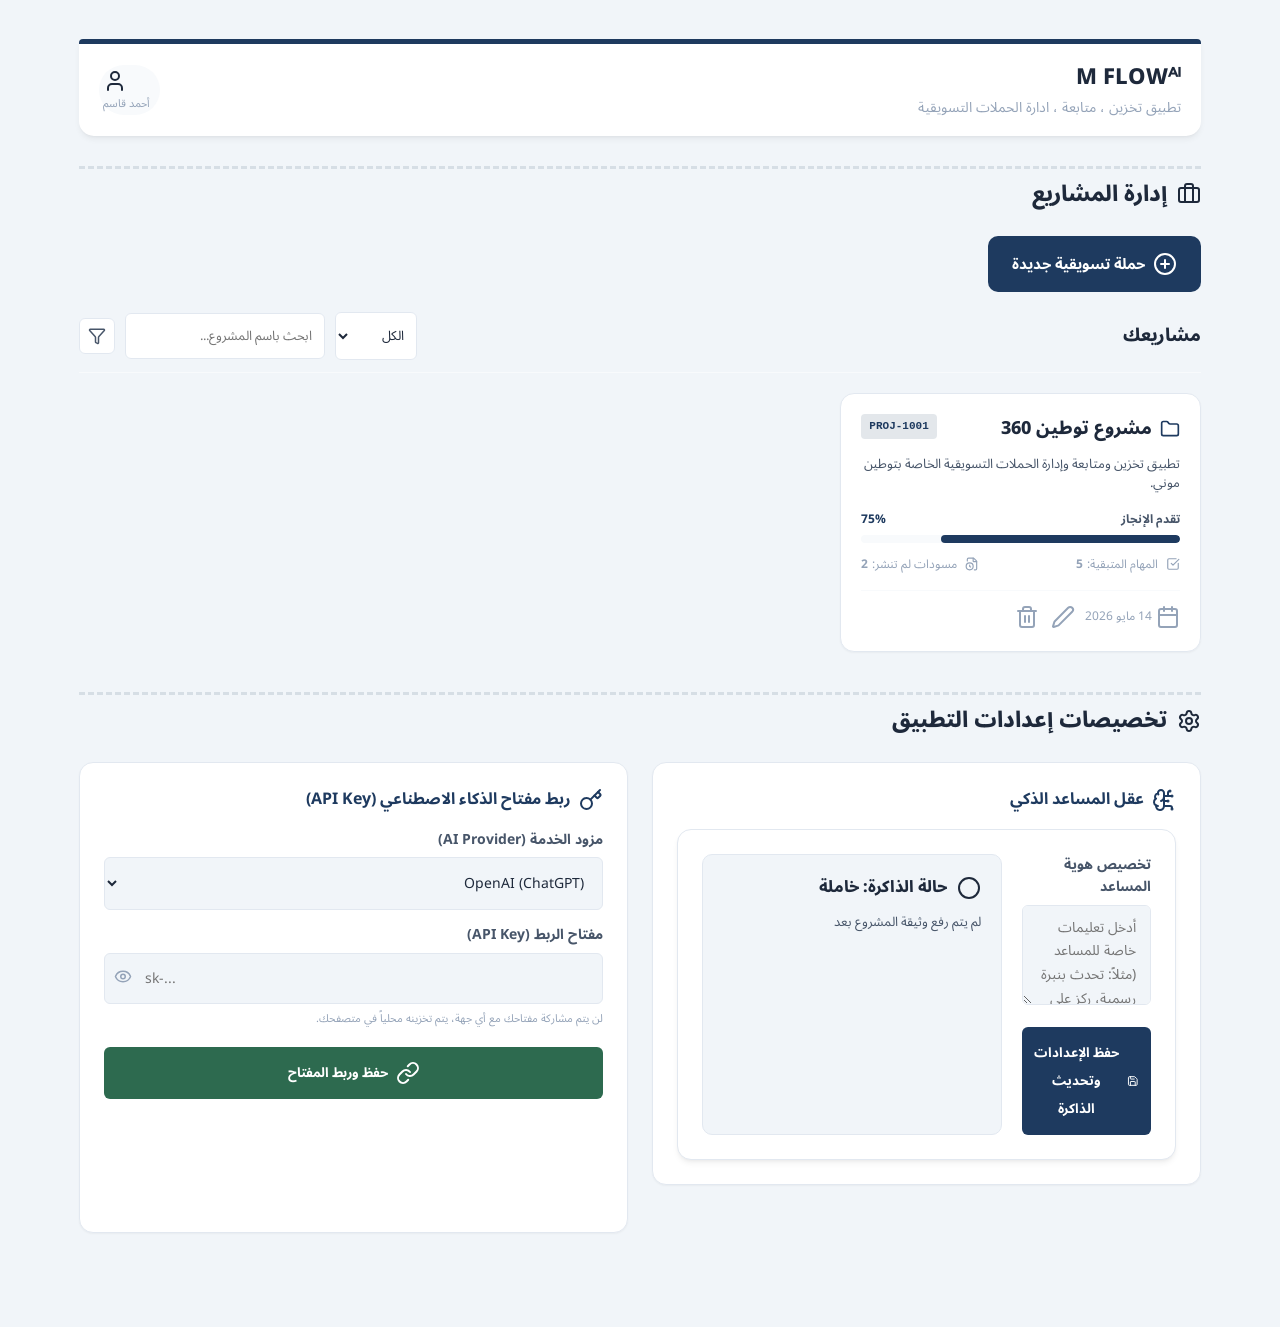
==== commit 2054e504: "Add files via upload" ====
--- a/index.html
+++ b/index.html
@@ -1,299 +1,423 @@
-<!DOCTYPE html>
-<html lang="ar" dir="rtl">
-<head>
-    <meta charset="UTF-8">
-    <meta name="viewport" content="width=device-width, initial-scale=1.0">
-    <title>تطبيق 360 - الحملة التسويقية 2026</title>
-
-    <link rel="preconnect" href="https://fonts.googleapis.com">
-    <link rel="preconnect" href="https://fonts.gstatic.com" crossorigin>
-    <link href="https://fonts.googleapis.com/css2?family=Tajawal:wght@300;400;500;700;800;900&display=swap" rel="stylesheet">
-    <link rel="stylesheet" href="https://cdnjs.cloudflare.com/ajax/libs/font-awesome/6.5.1/css/all.min.css">
-    <link rel="stylesheet" href="style.css">
-
-</head>
-<body>
-
-<div class="app-container">
-    <main class="main-content">
-        <!-- Top Header -->
-        <header class="top-header animate-in">
-            <div class="page-title">
-                <h2><i data-lucide="megaphone"></i>الحملة التسويقية 2026</h2>
-                <p>إدارة وتتبع أداء منصات التواصل لمنصة توطين 360</p>
-            </div>
-            <div class="header-actions">
-               
-                <div class="user-profile">
-                     
-                    <div class="user-info">
-                        <div class="name"><i data-lucide="user" class="user-icon"></i></div>
-                        <div class="role">أحمد قاسم</div>
-                    </div>
-                </div>
-            </div>
-        </header>
-
-        <!-- DAILY POST: First Section -->
-         
-        <div class="dashboard-grid">
-		          <!-- Daily Post Widget -->
-            <div class="post-widget animate-in delay-3">
-                <div class="widget-header">
-                    <h3 class="section-title">
-                        <i data-lucide="pen-tool"></i>
-                        منشور اليوم
-                    </h3>
-                    <span class="badge badge-primary" id="dateBadge">14 مايو 2026</span>
-                </div>
-
-                <div class="media-display" id="mediaDisplay">
-                    <img loading="lazy" src="https://images.unsplash.com/photo-1556761175-5973dc0f32e7?w=800&q=80" alt="تجربة تطبيق 360">
-                    <div class="media-overlay">
-                        <button class="btn-media-action download" onclick="downloadMedia()">
-                            <i data-lucide="download"></i>
-                           تنزيل
-                        </button>
-                    </div>
-                </div>
-
-                <div class="form-group">
-                    <label class="form-label"><i data-lucide="heading"></i>عنوان المنشور</label>
-                    <input type="text" class="form-input" id="postTitle" value="اكتشف قوة إدارة الشحن مع تطبيق 360!">
-                </div>
-
-                <div class="form-group">
-                    <label class="form-label"><i data-lucide="align-right"></i>نص المنشور (الكابشن)</label>
-                    <textarea class="form-input" id="postCaption" style="overflow: hidden; resize: none;" oninput="this.style.height = ''; this.style.height = this.scrollHeight + 'px'">تتبع لحظي، تحكم مالي ذكي، وتجربة مستخدم لا مثيل لها.
-
-انضم إلى آلاف العملاء الذين يثقون في تطبيق 360 لإدارة شحناتهم بكفاءة.
-
-جرب الآن: tawteen360.sa
-#تطبيق360 #توطين #إدارة_الشحن</textarea>
-                    <div class="caption-actions">
-                        <button class="btn-ai-magic" onclick="enhanceCaption()" title="تحسين بواسطة الذكاء الاصطناعي">
-                            <i data-lucide="wand-2"></i>
-                            تحسين بالذكاء الاصطناعي
-                        </button>
-                        <button class="btn-copy" onclick="copyCaption()">
-                            <i data-lucide="copy"></i>
-                          نسخ المنشور
-                        </button>
-                    </div>
-                </div>
-
-                <div class="form-group">
-                    <label class="form-label"><i data-lucide="share-2"></i>المنصات المستهدفة<br>
-					<span class="label-span"> (حدد المنصات التي تم النشر عليها)</span>☑</label>
-                    <div class="platforms-grid" id="platformsGrid"></div>
-                </div>
-            </div>
-        
-            <!-- Calendar -->
-            <div class="calendar-widget animate-in delay-2">
-                <div class="widget-header-row">
-                    <h3 class="section-title">
-                        <i data-lucide="calendar"></i>
-                        قائمة المنشورات
-                    </h3>
-                    <div class="view-toggle">
-                        <input type="radio" name="viewMode" id="calendarView" checked onchange="toggleView('calendar')">
-                        <label for="calendarView">
-                            <i data-lucide="calendar-days" style="width: 14px; height: 14px;"></i>
-                            تقويم
-                        </label>
-                        <input type="radio" name="viewMode" id="listView" onchange="toggleView('list')">
-                        <label for="listView">
-                            <i data-lucide="list" style="width: 14px; height: 14px;"></i>
-                            قائمة
-                        </label>
-                    </div>
-                </div>
-
-                <div id="calendarViewContainer">
-                    <div class="calendar-header">
-                        <div class="month-year" id="monthYear">مايو 2026</div>
-                        <div class="calendar-nav">
-                            <button class="cal-btn" onclick="changeMonth(-1)">
-                                <i data-lucide="chevron-right"></i>
-                            </button>
-                            <button class="cal-btn" onclick="changeMonth(1)">
-                                <i data-lucide="chevron-left"></i>
-                            </button>
-                        </div>
-                    </div>
-                    <div class="weekdays">
-                        <div class="weekday">الأحد</div>
-                        <div class="weekday">الإثنين</div>
-                        <div class="weekday">الثلاثاء</div>
-                        <div class="weekday">الأربعاء</div>
-                        <div class="weekday">الخميس</div>
-                        <div class="weekday">الجمعة</div>
-                        <div class="weekday">السبت</div>
-                    </div>
-                    <div class="days-grid" id="daysGrid"></div>
-                    
-                    <!-- Events Section -->
-                    <div class="events-section">
-                        <div class="events-header">
-                            <h4><i data-lucide="star"></i>المناسبات العالمية والأعياد</h4>
-                            <button class="btn-add-event" onclick="openAddEventModal()">
-                               
-                               إضافة مناسبة
-							    <i data-lucide="plus"></i>
-                            </button>
-                        </div>
-                        <div class="events-list" id="eventsList"></div>
-                    </div>
-                </div>
-
-                <!-- List View Section -->
-                <div id="listViewContainer" style="display: none; padding-top: 20px;">
-                    <div class="posts-list-wrapper" id="postsListWrapper" style="display: flex; flex-direction: column; gap: 12px; max-height: 500px; overflow-y: auto; padding-right: 4px;">
-                        <!-- Post items will be injected here -->
-                    </div>
-                </div>
-            </div></div>
-
-        <!-- SOCIAL PERFORMANCE: Second Section -->
-        <h3 class="section-title2 animate-in delay-4">
-            <i data-lucide="line-chart"></i>
-            الأداء في منصات التواصل الاجتماعي
-        </h3>
-        <div class="social-radar" id="socialRadar"></div>
-
-        <!-- Marketing Ideas Lab -->
-        <div class="ideas-lab-section animate-in delay-5">
-            <h3 class="section-title2">
-                <i data-lucide="lightbulb"></i>
-                مختبر أفكار المحتوى
-            </h3>
-            <div class="ideas-container">
-                <div class="ideas-generator">
-                    <div class="form-group">
-                        <label class="form-label">عن ماذا تريد التحدث؟</label>
-                        <div class="generator-input-wrapper">
-                            <input type="text" id="ideaTopic" class="form-input" placeholder="مثال: ميزة جديدة، عرض خاص، نصيحة تقنية...">
-                            <button class="btn-generate" onclick="generateIdea()">
-                                <i data-lucide="sparkles"></i>
-                                توليد فكرة
-                            </button>
-                        </div>
-                    </div>
-                </div>
-                <div class="ideas-grid" id="ideasGrid">
-                    <!-- Ideas will be injected here -->
-                </div>
-            </div>
-        </div>
-
-        <!-- Media Vault -->
-        <div class="vault-section animate-in delay-5">
-            <h3 class="section-title2">
-                <i data-lucide="folder-open"></i>
-               مخزن المحتوى و الوسائط
-            </h3>
-            <div class="vault-grid" id="vaultGrid"></div>
-        </div>
-
-        <!-- Assistant Brain Section -->
-        <div class="brain-section animate-in delay-5">
-            <h3 class="section-title2">
-                <i data-lucide="brain-circuit"></i>
-                عقل المساعد الذكي
-            </h3>
-            <div class="brain-container">
-                <div class="brain-config">
-                    <div class="form-group">
-                        <label class="form-label">تخصيص هوية المساعد</label>
-                        <textarea id="brainInstructions" class="form-input" placeholder="أدخل تعليمات خاصة للمساعد (مثلاً: تحدث بنبرة رسمية، ركز على فوائد الاستدامة...)"></textarea>
-                    </div>
-                    <div class="form-group">
-                        <label class="form-label">تلقيم وثيقة المشروع الشاملة</label>
-                        <div class="doc-ingestion">
-                            <textarea id="brainDoc" class="form-input" placeholder="الصق هنا وثيقة المشروع الشاملة ليحتفظ بها المساعد في ذاكرته..."></textarea>
-                        </div>
-                    </div>
-                    <button class="btn-save-brain" onclick="saveBrainConfig()">
-                        <i data-lucide="save"></i>
-                        حفظ الإعدادات وتحديث الذاكرة
-                    </button>
-                </div>
-                <div class="brain-status" id="brainStatus">
-                    <!-- Status will be updated here -->
-                </div>
-            </div>
-        </div>
-    </main>
-</div>
-
-<!-- Add Event Modal -->
-<div id="eventModal" style="display: none; position: fixed; top: 0; left: 0; width: 100%; height: 100%; background: rgba(0,0,0,0.5); z-index: 2000; align-items: center; justify-content: center;">
-    <div style="background: var(--surface); padding: 24px; border-radius: var(--radius); width: 90%; max-width: 400px; box-shadow: var(--shadow-lg);">
-        <h3 style="margin-bottom: 16px; font-size: 18px; font-weight: 800; display: flex; align-items: center; gap: 8px;">
-            <i data-lucide="calendar-plus" style="color: var(--primary);"></i>
-            إضافة مناسبة جديدة
-        </h3>
-        <div class="form-group">
-            <label class="form-label">اسم المناسبة</label>
-            <input type="text" class="form-input" id="eventName" placeholder="مثال: عيد الفطر">
-        </div>
-        <div class="form-group">
-            <label class="form-label">اليوم (رقم)</label>
-            <input type="number" class="form-input" id="eventDay" min="1" max="31" placeholder="مثال: 15">
-        </div>
-        <div class="form-group">
-            <label class="form-label">النوع</label>
-            <select class="form-input" id="eventType" style="cursor: pointer;">
-                <option value="holiday">عيد / مناسبة دينية</option>
-                <option value="global">مناسبة عالمية</option>
-                <option value="local">مناسبة محلية</option>
-            </select>
-        </div>
-        <div style="display: flex; gap: 10px; margin-top: 20px;">
-            <button class="btn-primary" onclick="saveEvent()" style="flex: 1; padding: 10px; background: var(--primary); color: white; border: none; border-radius: var(--radius-xs); font-family: 'Tajawal'; font-weight: 700; cursor: pointer; display: flex; align-items: center; justify-content: center; gap: 6px;">
-                <i data-lucide="save"></i>
-                حفظ
-            </button>
-           <button onclick="closeEventModal()" style="flex: 1; padding: 10px; background: var(--bg); color: var(--text-secondary); border: 1px solid var(--border); border-radius: var(--radius-xs); font-family: 'Tajawal'; font-weight: 700; cursor: pointer; display: flex; align-items: center; justify-content: center; gap: 6px;">
-                <i data-lucide="x"></i>
-                إلغاء
-            </button>
-        </div>
-    </div>
-</div>
-
-
-<!-- Day Details Modal -->
-<div id="dayDetailsModal" class="day-modal-overlay">
-    <div class="day-modal-content">
-        <h3 class="day-modal-header">
-            <i data-lucide="calendar-check"></i>
-            تفاصيل يوم <span id="modalDayNumber"></span> مايو
-        </h3>
-        
-        <div id="modalEventContent" class="day-modal-event">
-            <!-- Event details injected here -->
-        </div>
-
-        <div id="modalPostContent" class="day-modal-post">
-            <!-- Post details injected here -->
-        </div>
-
-        <div class="day-modal-actions">
-            <button onclick="closeDayDetailsModal()" class="day-modal-btn">
-                <i data-lucide="check-circle"></i>
-                حسناً
-            </button>
-        </div>
-    </div>
-</div>
-
-<!-- Toast Container -->
-<div class="toast-container" id="toastContainer"></div>
-
-<script type="module" src="js/app.js"></script>
-<script src="lucide.min.js"></script>
-
-</body>
+<!DOCTYPE html>
+<html lang="ar" dir="rtl">
+<head>
+    <meta charset="UTF-8">
+    <meta name="viewport" content="width=device-width, initial-scale=1.0">
+    <title>M FLOWᴬᴵ </title>
+
+    <link rel="preconnect" href="https://fonts.googleapis.com">
+    <link rel="preconnect" href="https://fonts.gstatic.com" crossorigin>
+    <link href="https://fonts.googleapis.com/css2?family=Noto+Sans+Arabic:wght@300;400;500;600;700;800;900&display=swap" rel="stylesheet">
+    <link rel="stylesheet" href="https://cdnjs.cloudflare.com/ajax/libs/font-awesome/6.5.1/css/all.min.css">
+    <link rel="stylesheet" href="css/style.css">
+    <style>
+        /* Responsive and Custom Styles for Index Page */
+        .dashboard-sections { display: grid; grid-template-columns: 1fr; gap: 40px; margin-top: 30px; }
+        .projects-actions { margin-bottom: 20px; }
+        .btn-new-project { display: flex; align-items: center; gap: 8px; font-weight: bold; font-family: 'Noto Sans Arabic', sans-serif; padding: 12px 24px; border-radius: var(--radius-sm); border: none; background: var(--primary); color: white; cursor: pointer; transition: 0.3s; font-size: 15px; }
+        .btn-new-project:hover { filter: brightness(1.1); transform: translateY(-1px); }
+
+        .projects-grid { display: grid; grid-template-columns: repeat(auto-fill, minmax(300px, 1fr)); gap: 20px; }
+        .project-card { background: var(--surface); border: 1px solid var(--border); border-radius: var(--radius); padding: 20px; box-shadow: var(--shadow-sm); transition: 0.3s; cursor: pointer; }
+        .project-card:hover { border-color: var(--primary); box-shadow: var(--shadow-md); transform: translateY(-2px); }
+        .project-card-header { display: flex; justify-content: space-between; align-items: start; margin-bottom: 12px; }
+        .project-title { font-size: 18px; font-weight: 800; color: var(--text); }
+        .project-title-icon { color: var(--primary); margin-left: 8px; width: 20px; height: 20px; display: inline-block; vertical-align: middle; }
+        .project-badge { font-size: 11px; font-family: monospace; background: var(--primary-glow); color: var(--primary); padding: 4px 8px; border-radius: 4px; font-weight: bold; }
+        .project-desc { font-size: 13px; color: var(--text-secondary); margin-bottom: 16px; line-height: 1.5; }
+        .project-footer { display: flex; gap: 8px; border-top: 1px solid var(--border-light); padding-top: 12px; }
+        .project-date { font-size: 12px; color: var(--text-muted); display: flex; align-items: center; gap: 4px; }
+        
+        /* Project Stats Details */
+        .project-stats { margin-bottom: 16px; }
+        .project-stats-header { display: flex; justify-content: space-between; font-size: 12px; font-weight: bold; margin-bottom: 6px; color: var(--text-secondary); }
+        .project-progress-bar { width: 100%; background-color: var(--border-light); height: 8px; border-radius: 4px; overflow: hidden; margin-bottom: 12px; }
+        .project-progress-fill { width: 75%; background-color: var(--primary); height: 100%; border-radius: 4px; }
+        .project-stats-info { display: flex; justify-content: space-between; font-size: 12px; color: var(--text-muted); }
+        .project-stat-item { display: flex; align-items: center; gap: 4px; }
+
+        .settings-grid { display: grid; grid-template-columns: repeat(auto-fit, minmax(400px, 1fr)); gap: 24px; }
+        .settings-card { background: var(--surface); border: 1px solid var(--border); border-radius: var(--radius); padding: 24px; box-shadow: var(--shadow-sm); }
+        .settings-card-title { font-size: 16px; font-weight: 700; margin-bottom: 16px; display: flex; align-items: center; gap: 8px; color: var(--primary); }
+        .btn-settings { width: 100%; padding: 12px; border: none; border-radius: var(--radius-xs); font-family: 'Noto Sans Arabic', sans-serif; font-weight: 700; cursor: pointer; display: flex; align-items: center; justify-content: center; gap: 8px; transition: 0.3s; color: white; }
+        .btn-settings-primary { background: var(--primary); }
+        .btn-settings-primary:hover { filter: brightness(1.1); }
+        .btn-settings-secondary { background: var(--secondary); margin-top: 20px; }
+        .btn-settings-secondary:hover { filter: brightness(1.1); }
+
+        .select-pointer { cursor: pointer; }
+        .input-wrapper { position: relative; }
+        .input-ltr-icon { padding-left: 40px; direction: ltr; }
+        .btn-toggle-visibility { position: absolute; left: 10px; top: 50%; transform: translateY(-50%); background: none; border: none; cursor: pointer; color: var(--text-muted); }
+        .icon-sm { width: 18px; height: 18px; }
+        .settings-hint { font-size: 11px; color: var(--text-muted); margin-top: 6px; }
+
+        .custom-modal-overlay { display: none; position: fixed; top: 0; left: 0; width: 100%; height: 100%; background: rgba(0,0,0,0.5); z-index: 2000; align-items: center; justify-content: center; backdrop-filter: blur(4px); }
+        .custom-modal-content { background: var(--surface); padding: 24px; border-radius: var(--radius); width: 90%; max-width: 600px; box-shadow: var(--shadow-lg); max-height: 90vh; overflow-y: auto; }
+        .custom-modal-header { margin-bottom: 20px; font-size: 18px; font-weight: 800; display: flex; align-items: center; gap: 8px; color: var(--primary); }
+        .modal-grid { display: grid; grid-template-columns: 1fr 1fr; gap: 16px; }
+        .col-span-full { grid-column: 1 / -1; }
+        .mt-10 { margin-top: 10px; }
+        .required-asterisk { color: #ef4444; }
+        .input-readonly { background: var(--border-light); color: var(--text-muted); font-family: monospace; font-weight: bold; }
+        .textarea-min-h { min-height: 80px; }
+        .section-subtitle { font-size: 14px; font-weight: 700; margin-bottom: 12px; color: var(--text-secondary); border-bottom: 1px solid var(--border); padding-bottom: 8px; }
+        .icon-inline { width: 14px; height: 14px; display: inline-block; vertical-align: middle; margin-left: 4px; }
+        .input-ltr { direction: ltr; text-align: left; }
+        .custom-modal-actions { display: flex; gap: 12px; margin-top: 30px; }
+        .btn-modal-primary { flex: 2; padding: 12px; background: var(--primary); color: white; border: none; border-radius: var(--radius-xs); font-family: 'Noto Sans Arabic', sans-serif; font-weight: 700; cursor: pointer; display: flex; align-items: center; justify-content: center; gap: 6px; transition: 0.3s; }
+        .btn-modal-primary:hover { filter: brightness(1.1); }
+        .btn-modal-secondary { flex: 1; padding: 12px; background: var(--bg); color: var(--text-secondary); border: 1px solid var(--border); border-radius: var(--radius-xs); font-family: 'Noto Sans Arabic', sans-serif; font-weight: 700; cursor: pointer; display: flex; align-items: center; justify-content: center; gap: 6px; transition: 0.3s; }
+        .btn-modal-secondary:hover { background: #fee2e2; color: #c0392b; border-color: #fca5a5; }
+
+        .projects-filter-row { display: flex; justify-content: space-between; align-items: center; margin-bottom: 20px; border-bottom: 1px solid var(--border-light); padding-bottom: 12px; }
+        .projects-filter-title { font-size: 18px; font-weight: 800; color: var(--text); }
+        .projects-filter-tools { display: flex; gap: 10px; align-items: center; }
+        .filter-select { padding: 8px; border-radius: var(--radius-xs); border: 1px solid var(--border); font-family: 'Noto Sans Arabic', sans-serif; font-size: 13px; background: var(--surface); color: var(--text); outline: none; }
+        .filter-search { padding: 8px 12px; border-radius: var(--radius-xs); border: 1px solid var(--border); font-family: 'Noto Sans Arabic', sans-serif; font-size: 13px; max-width: 200px; background: var(--surface); color: var(--text); outline: none; }
+        .btn-icon-filter { background: var(--surface); border: 1px solid var(--border); border-radius: var(--radius-xs); width: 36px; height: 36px; display: flex; justify-content: center; align-items: center; cursor: pointer; color: var(--text-secondary); transition: 0.3s; }
+        .btn-icon-filter:hover { background: var(--primary); color: white; border-color: var(--primary); }
+
+        .project-header-actions { display: flex; align-items: center; gap: 6px; }
+        .btn-card-action { background: none; border: none; cursor: pointer; color: var(--text-muted); display: flex; align-items: center; justify-content: center; width: 28px; height: 28px; border-radius: 4px; transition: 0.3s; }
+        .btn-card-action.btn-edit:hover { background: #e0f2fe; color: #0284c7; }
+        .btn-card-action.btn-delete:hover { background: #fee2e2; color: #ef4444; }
+        .btn-card-action i { width: 16px; height: 16px; pointer-events: none; }
+
+        /* Responsive rules for 480px screens */
+        @media (max-width: 480px) {
+            .page-title h2 { font-size: 20px; }
+            .section-title2 { font-size: 16px; }
+            .project-title { font-size: 16px; }
+            .custom-modal-header { font-size: 16px; }
+            
+            .projects-filter-row { flex-direction: column; align-items: flex-start; gap: 12px; }
+            .projects-filter-tools { width: 100%; justify-content: space-between; }
+            .filter-search { max-width: none; flex: 1; }
+            
+            .settings-grid { grid-template-columns: 1fr; gap: 16px; }
+            .projects-grid { grid-template-columns: 1fr; gap: 16px; }
+            .modal-grid { grid-template-columns: 1fr; gap: 12px; }
+            .btn-new-project { width: 100%; justify-content: center; }
+            .custom-modal-content { padding: 16px; width: 95%; }
+            .project-card { padding: 16px; }
+            .settings-card { padding: 16px; }
+            .custom-modal-actions { flex-direction: column; }
+            .btn-modal-primary, .btn-modal-secondary { flex: 1; width: 100%; }
+        }
+    </style>
+</head>
+<body>
+
+<div class="app-container">
+    <main class="main-content">
+        <!-- Top Header -->
+        <header class="top-header animate-in">
+            <div class="page-title">
+                <h2> M FLOWᴬᴵ</h2>
+                <p>تطبيق تخزين ، متابعة ، ادارة الحملات التسويقية</p>
+            </div>
+             <div class="user-profile">
+                     
+                    <div class="user-info">
+                        <div class="name"><i data-lucide="user" class="user-icon"></i></div>
+                        <div class="role">أحمد قاسم</div>
+                    </div>
+                </div>
+        </header>
+
+       
+
+        <div class="dashboard-sections">
+            <!-- Section 1: Project Control -->
+            <section class="projects-section animate-in delay-2">
+                <h3 class="section-title2">
+                    <i data-lucide="briefcase"></i>
+                    إدارة المشاريع
+                </h3>
+                
+                <div class="projects-container">
+                    <!-- Header/Action -->
+                    <div class="projects-actions">
+                        <button class="btn-new-project" onclick="openNewProjectModal()">
+                            <i data-lucide="plus-circle"></i>
+                            حملة تسويقية جديدة
+                        </button>
+                    </div>
+
+                    <!-- Filter Row -->
+                    <div class="projects-filter-row">
+                        <h4 class="projects-filter-title">مشاريعك</h4>
+                        <div class="projects-filter-tools">
+                            <select class="filter-select">
+                                <option value="all">الكل</option>
+                                <option value="active">النشطة</option>
+                                <option value="completed">المكتملة</option>
+                            </select>
+                            <input type="text" class="filter-search" placeholder="ابحث باسم المشروع...">
+                            <button class="btn-icon-filter"><i data-lucide="filter" class="icon-sm"></i></button>
+                        </div>
+                    </div>
+
+                    <!-- Saved Projects Grid -->
+                    <div class="projects-grid" id="savedProjectsGrid">
+                        <!-- Example Project Card -->
+                        <div class="project-card" onclick="goToProjectDashboard('PROJ-1001')">
+                            <div class="project-card-header">
+                                <h4 class="project-title"><i data-lucide="folder" class="project-title-icon"></i>مشروع توطين 360</h4>
+								 <span class="project-badge">PROJ-1001</span>
+                               
+                            </div>
+                            <p class="project-desc">تطبيق تخزين ومتابعة وإدارة الحملات التسويقية الخاصة بتوطين موني.</p>
+                            
+                            <!-- Project Stats -->
+                            <div class="project-stats">
+                                <div class="project-stats-header">
+                                    <span>تقدم الإنجاز</span>
+                                    <span style="color: var(--primary);">75%</span>
+                                </div>
+                                <div class="project-progress-bar">
+                                    <div class="project-progress-fill"></div>
+                                </div>
+                                <div class="project-stats-info">
+                                    <span class="project-stat-item"><i data-lucide="check-square" class="icon-inline"></i> المهام المتبقية: <strong>5</strong></span>
+                                    <span class="project-stat-item"><i data-lucide="file-clock" class="icon-inline"></i> مسودات لم تنشر: <strong>2</strong></span>
+                                </div>
+                            </div>
+
+                            <div class="project-footer">
+                                <span class="project-date"><i data-lucide="calendar" class="project-date-icon"></i> 14 مايو 2026</span>
+								  <button class="btn-card-action btn-edit" onclick="editProject(event, 'PROJ-1001')" title="تعديل"><i data-lucide="edit-2"></i></button>
+                                    <button class="btn-card-action btn-delete" onclick="deleteProject(event, 'PROJ-1001')" title="حذف"><i data-lucide="trash-2"></i></button>
+                            </div>
+                        </div>
+                    </div>
+                </div>
+            </section>
+
+            <!-- Section 2: App Settings -->
+            <section class="settings-section animate-in delay-3">
+                <h3 class="section-title2">
+                    <i data-lucide="settings"></i>
+                    تخصيصات إعدادات التطبيق
+                </h3>
+                
+                <div class="settings-grid">
+                    <!-- AI Brain Config (Existing) -->
+                    <div class="brain-section settings-card">
+                        <h4 class="settings-card-title">
+                            <i data-lucide="brain-circuit"></i>
+                            عقل المساعد الذكي
+                        </h4>
+                        <div class="brain-container">
+                            <div class="brain-config">
+                                <div class="form-group">
+                                    <label class="form-label">تخصيص هوية المساعد</label>
+                                    <textarea id="brainInstructions" class="form-input" placeholder="أدخل تعليمات خاصة للمساعد (مثلاً: تحدث بنبرة رسمية، ركز على فوائد الاستدامة...)"></textarea>
+                                </div>
+                                
+                                <button class="btn-settings btn-settings-primary" onclick="saveBrainConfig()">
+                                    <i data-lucide="save"></i>
+                                    حفظ الإعدادات وتحديث الذاكرة
+                                </button>
+                            </div>
+                            <div class="brain-status" id="brainStatus"></div>
+                        </div>
+                    </div>
+
+                    <!-- API Key AI Config -->
+                    <div class="api-key-section settings-card">
+                        <h4 class="settings-card-title">
+                            <i data-lucide="key"></i>
+                            ربط مفتاح الذكاء الاصطناعي (API Key)
+                        </h4>
+                        <div class="api-key-config">
+                            <div class="form-group">
+                                <label class="form-label">مزود الخدمة (AI Provider)</label>
+                                <select class="form-input select-pointer" id="aiProvider">
+                                    <option value="openai">OpenAI (ChatGPT)</option>
+                                    <option value="anthropic">Anthropic (Claude)</option>
+                                    <option value="google">Google (Gemini)</option>
+                                </select>
+                            </div>
+                            <div class="form-group">
+                                <label class="form-label">مفتاح الربط (API Key)</label>
+                                <div class="input-wrapper">
+                                    <input type="password" id="apiKeyInput" class="form-input input-ltr-icon" placeholder="sk-...">
+                                    <button type="button" onclick="toggleApiKeyVisibility()" class="btn-toggle-visibility">
+                                        <i data-lucide="eye" id="apiKeyEyeIcon" class="icon-sm"></i>
+                                    </button>
+                                </div>
+                                <p class="settings-hint">لن يتم مشاركة مفتاحك مع أي جهة، يتم تخزينه محلياً في متصفحك.</p>
+                            </div>
+                            <button class="btn-settings btn-settings-secondary" onclick="saveApiKey()">
+                                <i data-lucide="link"></i>
+                                حفظ وربط المفتاح
+                            </button>
+                        </div>
+                    </div>
+                </div>
+            </section>
+        </div>
+    </main>
+</div>
+
+<!-- New Project Modal -->
+<div id="newProjectModal" class="custom-modal-overlay">
+    <div class="custom-modal-content">
+        <h3 class="custom-modal-header">
+            <i data-lucide="plus-circle"></i>
+            إنشاء حملة تسويقية لمشروع جديد
+        </h3>
+        
+        <div class="modal-grid">
+            <div class="form-group col-span-full">
+                <label class="form-label">اسم المشروع <span class="required-asterisk">*</span></label>
+                <input type="text" class="form-input" id="newProjectName" placeholder="أدخل اسم المشروع أو الحملة">
+            </div>
+            
+            <div class="form-group">
+                <label class="form-label">رقم المشروع (آلي)</label>
+                <input type="text" class="form-input input-readonly" id="newProjectNumber" readonly>
+            </div>
+            
+            <div class="form-group">
+                <label class="form-label">تاريخ البدء المتوقع</label>
+                <input type="date" class="form-input" id="newProjectDate">
+            </div>
+
+            <div class="form-group col-span-full">
+                <label class="form-label">وصف المشروع</label>
+                <textarea class="form-input textarea-min-h" id="newProjectDesc" placeholder="نبذة مختصرة عن المشروع وأهداف الحملة..."></textarea>
+            </div>
+
+            <!-- Marketing Customization Fields -->
+            <div class="form-group col-span-full mt-10">
+                <h4 class="section-subtitle">تخصيصات الحملة والروابط</h4>
+            </div>
+
+            <div class="form-group">
+                <label class="form-label"><i data-lucide="globe" class="icon-inline"></i>رابط الموقع الإلكتروني</label>
+                <input type="url" class="form-input input-ltr" id="newProjectWeb" placeholder="https://...">
+            </div>
+
+            <div class="form-group">
+                <label class="form-label"><i data-lucide="instagram" class="icon-inline"></i>رابط الانستجرام</label>
+                <input type="url" class="form-input input-ltr" id="newProjectInsta" placeholder="https://instagram.com/...">
+            </div>
+
+            <div class="form-group">
+                <label class="form-label"><i data-lucide="twitter" class="icon-inline"></i>رابط منصة X (تويتر)</label>
+                <input type="url" class="form-input input-ltr" id="newProjectX" placeholder="https://x.com/...">
+            </div>
+
+            <div class="form-group">
+                <label class="form-label"><i data-lucide="target" class="icon-inline"></i>الجمهور المستهدف</label>
+                <input type="text" class="form-input" id="newProjectAudience" placeholder="مثال: الشباب، رواد الأعمال، السيدات...">
+            </div>
+
+            <div class="form-group col-span-full">
+                <label class="form-label"><i data-lucide="file-text" class="icon-inline"></i>وثيقة المشروع أو الهوية البصرية (رابط الدرايف)</label>
+                <input type="url" class="form-input input-ltr" id="newProjectDocLink" placeholder="رابط مجلد Google Drive أو ملف PDF...">
+            </div>
+        </div>
+
+        <div class="custom-modal-actions">
+            <button class="btn-modal-primary" onclick="saveNewProject()">
+                <i data-lucide="check-circle"></i>
+                حفظ وإنشاء المشروع
+            </button>
+           <button class="btn-modal-secondary" onclick="closeNewProjectModal()">
+                <i data-lucide="x"></i>
+                إلغاء
+            </button>
+        </div>
+    </div>
+</div>
+
+<script>
+    function openNewProjectModal(isEdit = false) {
+        document.getElementById('newProjectModal').style.display = 'flex';
+        const header = document.querySelector('.custom-modal-header');
+        
+        if (!isEdit) {
+            header.innerHTML = '<i data-lucide="plus-circle"></i> إنشاء حملة تسويقية لمشروع جديد';
+            document.getElementById('newProjectName').value = '';
+            document.getElementById('newProjectDate').value = '';
+            document.getElementById('newProjectDesc').value = '';
+            const randId = Math.floor(1000 + Math.random() * 9000);
+            document.getElementById('newProjectNumber').value = 'PROJ-' + randId;
+        } else {
+            header.innerHTML = '<i data-lucide="edit-3"></i> تعديل بيانات الحملة والمشروع';
+        }
+        if (window.lucide) lucide.createIcons();
+    }
+
+    function editProject(e, id) {
+        e.stopPropagation();
+        openNewProjectModal(true);
+        // تعبئة البيانات (محاكاة)
+        document.getElementById('newProjectName').value = 'مشروع توطين 360';
+        document.getElementById('newProjectNumber').value = id;
+        document.getElementById('newProjectDesc').value = 'تطبيق تخزين ومتابعة وإدارة الحملات التسويقية الخاصة بتوطين موني.';
+        document.getElementById('newProjectWeb').value = 'https://tawteen360.com';
+    }
+
+    function deleteProject(e, id) {
+        e.stopPropagation();
+        if(confirm('هل أنت متأكد من رغبتك في حذف هذا المشروع نهائياً؟')) {
+            alert('تم حذف المشروع بنجاح!');
+        }
+    }
+
+    function closeNewProjectModal() {
+        document.getElementById('newProjectModal').style.display = 'none';
+    }
+
+    function saveNewProject() {
+        const name = document.getElementById('newProjectName').value;
+        if(!name) {
+            alert('يرجى إدخال اسم المشروع أولاً.');
+            return;
+        }
+        alert('تم إنشاء المشروع بنجاح!');
+        closeNewProjectModal();
+        // يمكن لاحقاً إضافة الكارت الجديد برمجياً هنا
+    }
+
+    function goToProjectDashboard(id) {
+        // توجيه المستخدم لصفحة لوحة التحكم الحقيقية
+        window.location.href = 'dashboard.html?project=' + id;
+    }
+
+    function toggleApiKeyVisibility() {
+        const input = document.getElementById('apiKeyInput');
+        const icon = document.getElementById('apiKeyEyeIcon');
+        if (input.type === 'password') {
+            input.type = 'text';
+            icon.setAttribute('data-lucide', 'eye-off');
+        } else {
+            input.type = 'password';
+            icon.setAttribute('data-lucide', 'eye');
+        }
+        if (window.lucide) lucide.createIcons();
+    }
+
+    function saveApiKey() {
+        const key = document.getElementById('apiKeyInput').value;
+        if(!key) {
+            alert('يرجى إدخال مفتاح الـ API');
+            return;
+        }
+        alert('تم حفظ وربط المفتاح بنجاح!');
+    }
+</script>
+
+<!-- Toast Container -->
+<div class="toast-container" id="toastContainer"></div>
+
+<script type="module" src="js/app.js"></script>
+<script src="lucide.min.js"></script>
+
+</body>
 </html>
--- a/css/style.css
+++ b/css/style.css
@@ -0,0 +1,1905 @@
+:root {
+    /* القيم الأصلية */
+    --primary: #1e3a5f;
+    --primary-light: #2c5282;
+    --primary-dark: #152a45;
+    --primary-glow: rgba(30, 58, 95, 0.12);
+    --secondary: #2d6a4f;
+    --secondary-light: #40916c;
+    --secondary-glow: rgba(45, 106, 79, 0.12);
+    --bg: #f1f5f9;
+    --surface: #ffffff;
+    --text: #1e293b;
+    --text-secondary: #475569;
+    --text-muted: #94a3b8;
+    --border: #e2e8f0;
+    --border-light: #f8fafc;
+    --shadow-sm: 0 1px 2px 0 rgb(0 0 0 / 0.04);
+    --shadow: 0 4px 6px -1px rgb(0 0 0 / 0.06), 0 2px 4px -2px rgb(0 0 0 / 0.06);
+    --shadow-md: 0 10px 15px -3px rgb(0 0 0 / 0.08), 0 4px 6px -4px rgb(0 0 0 / 0.08);
+    --shadow-lg: 0 20px 25px -5px rgb(0 0 0 / 0.08), 0 8px 10px -6px rgb(0 0 0 / 0.08);
+    --radius: 14px;
+    --radius-sm: 10px;
+    --radius-xs: 6px;
+    --transition: all 0.3s cubic-bezier(0.4, 0, 0.2, 1);
+
+    
+    --blue-dark: #30629e;      
+    --red-dark: #af2c2c;       
+    --green-dark: #228046;     
+    --yellow-dark: #a8743a;     
+    
+    /* نسخ شفافة (Glow) للألوان الجديدة للاستخدام في الخلفيات البسيطة */
+    --blue-glow: rgba(29, 78, 137, 0.1);
+    --red-glow: rgba(153, 27, 27, 0.1);
+    --green-glow: rgba(22, 101, 52, 0.1);
+    --yellow-glow: rgba(133, 77, 14, 0.1);
+}
+
+        * { margin: 0; padding: 0; box-sizing: border-box; }
+
+        body {
+            font-family: 'Noto Sans Arabic', sans-serif;
+            background: var(--bg);
+            color: var(--text);
+            line-height: 1.6;
+            overflow-x: hidden;
+			max-width:1200px;
+			margin:0 auto;
+			padding:15px;
+			padding-bottom:70px;
+        }
+
+        ::-webkit-scrollbar { width: 6px; height: 6px; }
+        ::-webkit-scrollbar-track { background: var(--bg); }
+        ::-webkit-scrollbar-thumb { background: var(--primary); border-radius: 4px; }
+
+        .app-container { display: flex; min-height: 100vh; }
+
+        .main-content {
+            flex: 1;
+            padding: 24px;
+            max-width: 100%;
+            width: 100%;
+        }
+
+        /* Top Header */
+        .top-header {
+            display: flex;
+            justify-content: space-between;
+            align-items: center;
+            margin-bottom: 24px;
+            padding: 16px 20px;
+			border-top: 5px solid var(--primary) ;
+            background: var(--surface);
+            border-radius: 4px 4px 15px 15px;
+            box-shadow: var(--shadow);
+            flex-wrap: wrap;
+            gap: 12px;
+        }
+
+        .page-title h2 {
+            font-size: 22px;
+            font-weight: 800;
+            color: var(--text);
+            margin-bottom: 2px;
+            display: flex;
+            align-items: center;
+            gap: 8px;
+        }
+        .page-title h2 i { color: var(--primary); }
+        .page-title p {
+            color: var(--text-muted);
+            font-size: 14px;
+        }
+
+        .header-actions {
+            display: flex;
+            align-items: center;
+            gap: 12px;
+        }
+
+        .btn-icon {
+            width: 36px;
+            height: 36px;
+            border-radius: var(--radius-sm);
+            border: 1px solid var(--border);
+            background: var(--surface);
+            color: var(--text-secondary);
+            cursor: pointer;
+            display: flex;
+            align-items: center;
+            justify-content: center;
+            font-size: 15px;
+            transition: var(--transition);
+            position: relative;
+        }
+        .btn-icon:hover {
+            background: var(--primary);
+            color: white;
+            border-color: var(--primary);
+            transform: translateY(-2px);
+        }
+        .btn-icon.active {
+            background: var(--primary);
+            color: white;
+            border-color: var(--primary);
+        }
+
+        .notification-badge {
+            position: absolute;
+            top: -3px;
+            left: -3px;
+            width: 16px;
+            height: 16px;
+            background: #c0392b;
+            color: white;
+            font-size: 9px;
+            font-weight: 700;
+            border-radius: 50%;
+            display: flex;
+            align-items: center;
+            justify-content: center;
+            border: 2px solid white;
+        }
+
+        .user-profile {
+            display: flex;
+            align-items: center;
+            gap: 10px;
+            padding: 4px 10px 4px 4px;
+            background: var(--border-light);
+            border-radius: 50px;
+            cursor: pointer;
+            transition: var(--transition);
+        }
+        .user-profile:hover { background: var(--border); }
+
+        .user-avatar {
+            width: 32px;
+            height: 32px;
+            border-radius: 50%;
+            background: linear-gradient(135deg, var(--primary), var(--secondary));
+            display: flex;
+            align-items: center;
+            justify-content: center;
+            color: white;
+            font-weight: 700;
+            font-size: 12px;
+        }
+
+        .user-info { line-height: 1.2; }
+        .user-info .name { font-weight: 700; font-size: 13px; text-align:left; }
+        .user-info .role { font-size: 11px; color: var(--text-muted); }
+		
+		 .page-header {
+            display: flex;
+            align-items: center;
+            gap: 16px;
+            margin-bottom: 24px;
+        }
+        .page-s {
+            width: 40px;
+            height: 40px;
+            border-radius: var(--radius-xs);
+            background: var(--surface);
+            border: 1px solid var(--border);
+            display: flex;
+            align-items: center;
+            justify-content: center;
+            
+            transition: var(--transition);
+            color: var(--text);
+            
+        }
+        .page-title-icon {
+            width: 38px;
+            height: 38px;
+             color: var(--primary);
+        }
+		
+		
+
+        /* Section Title */
+        .section-title {
+            font-size: 22px;
+            font-weight: 800;
+            margin-bottom: 24px;
+            display: flex;
+            align-items: center;
+            gap: 8px;
+            color: var(--text);
+        }
+        .section-title i { color: var(--primary); font-size: 26px; }
+		
+		.section-title2 {
+            font-size: 22px;
+            font-weight: 800;
+            margin-bottom: 24px;
+            display: flex;
+            align-items: center;
+            gap: 10px;
+            color: var(--text);
+			padding-top:8px;
+			border-top:3px dashed  var(--primary-glow);
+        }
+        .section-title2 i { color: var(--primary); font-size: 26px; }
+
+        /* Social Radar */
+        .social-radar {
+            display: grid;
+            grid-template-columns: repeat(auto-fit, minmax(360px, 1fr));
+            gap: 20px;
+            margin-bottom: 48px;
+        }
+
+        .social-summary {
+            grid-column: 1 / -1;
+            background: linear-gradient(135deg, var(--primary), var(--primary-light));
+            color: white;
+            padding: 24px;
+            border-radius: var(--radius);
+            display: flex;
+            align-items: center;
+            justify-content: space-between;
+            flex-wrap: wrap;
+            gap: 20px;
+            box-shadow: var(--shadow-md);
+        }
+
+        .summary-main {
+            display: flex;
+            align-items: center;
+            gap: 16px;
+        }
+
+        .summary-icon {
+            width: 60px;
+            height: 60px;
+            background: rgba(255,255,255,0.12);
+            border-radius: var(--radius-sm);
+            display: flex;
+            align-items: center;
+            justify-content: center;
+            font-size: 27px;
+            backdrop-filter: blur(4px);
+        }
+
+        .summary-title {
+            font-size: 19px;
+            font-weight: 800;
+            margin-bottom: 2px;
+        }
+        .summary-sub {
+            font-size: 15px;
+            opacity: 0.85;
+        }
+
+        .summary-stats {
+            display: flex;
+            align-items: center;
+            gap: 20px;
+        }
+
+        .stat-box {
+            text-align: center;
+        }
+        .stat-value {
+            font-size: 30px;
+            font-weight: 900;
+            line-height: 1;
+            margin-bottom: 4px;
+        }
+        .stat-value.warning { color: #fcd34d; }
+        .stat-label {
+            font-size: 12px;
+            opacity: 0.85;
+            font-weight: 500;
+        }
+
+        .stat-divider {
+            width: 1px;
+            height: 40px;
+            background: rgba(255,255,255,0.2);
+        }
+
+        .social-card {
+            background: var(--surface);
+            border-radius: var(--radius);
+            padding: 25px;
+            box-shadow: var(--shadow);
+            transition: var(--transition);
+            position: relative;
+            overflow: hidden;
+            border: 1px solid var(--border);
+        }
+        .social-card::after {
+            content: '';
+            position: absolute;
+            top: 0;
+            left: 0;
+            width: 100%;
+            height: 4px;
+            background: var(--card-color);
+            opacity: 0;
+            transition: opacity 0.3s;
+        }
+        .social-card:hover {
+            transform: translateY(-4px);
+            box-shadow: var(--shadow-md);
+        }
+        .social-card:hover::after { opacity: 1; }
+
+        .social-header {
+            display: flex;
+            justify-content: space-between;
+            align-items: center;
+            margin-bottom: 15px;
+        }
+
+        .social-icon {
+            width: 55px;
+            height: 55px;
+            border-radius: var(--radius-xs);
+            display: flex;
+            align-items: center;
+            justify-content: center;
+            font-size: 32px;
+            background: var(--card-bg);
+            color: var(--card-color);
+            flex-shrink: 0;
+        }
+
+        .social-icon i {
+            display: inline-flex;
+            align-items: center;
+            justify-content: center;
+        }
+
+        .social-percent {
+            font-size: 25px;
+            font-weight: 800;
+            color: var(--card-color);
+            line-height: 1;
+        }
+
+        .social-name {
+            font-size: 17px;
+            font-weight: 700;
+            color: var(--text-secondary);
+            margin-bottom: 10px;
+        }
+
+        .progress-track {
+            height: 6px;
+            background: var(--border-light);
+            border-radius: 3px;
+            overflow: hidden;
+            position: relative;
+            margin-bottom: 10px;
+        }
+
+        .progress-fill {
+            height: 100%;
+            background: linear-gradient(90deg, var(--card-color), var(--card-color-light));
+            border-radius: 3px;
+            transition: width 1s cubic-bezier(0.4, 0, 0.2, 1);
+            position: relative;
+        }
+        .progress-fill::after {
+            content: '';
+            position: absolute;
+            top: 0;
+            right: 0;
+            height: 100%;
+            width: 20px;
+            background: linear-gradient(90deg, transparent, rgba(255,255,255,0.3));
+            animation: shimmer 2s infinite;
+        }
+
+        @keyframes shimmer {
+            0% { transform: translateX(-20px); }
+            100% { transform: translateX(20px); }
+        }
+
+        .social-stats-row {
+            display: flex;
+            justify-content: space-between;
+            font-size: 15px;
+            margin-bottom: 4px;
+        }
+        .social-stats-row .label { color: var(--text-muted); }
+        .social-stats-row .value { font-weight: 700; color: var(--text); }
+        .social-stats-row .value.unpublished { color: #c0392b; }
+
+        .social-link-row {
+            margin-top: 10px;
+            display: flex;
+            gap: 6px;
+            align-items: center;
+        }
+
+        .link-input {
+            flex: 1;
+            padding: 10px 10px;
+            border: 1px solid var(--border);
+            border-radius: var(--radius-xs);
+            font-family: 'Noto Sans Arabic', sans-serif;
+            font-size: 13px;
+            background: var(--bg);
+            color: var(--text);
+            display: none;
+        }
+        .link-input.visible { display: block; }
+
+        .saved-link {
+            flex: 1;
+            font-size: 13px;
+            color: var(--primary);
+            text-decoration: none;
+            background: var(--primary-glow);
+            padding: 6px 10px;
+            border-radius: var(--radius-xs);
+            overflow: hidden;
+            text-overflow: ellipsis;
+            white-space: nowrap;
+            display: none;
+        }
+        .saved-link.visible { display: block; }
+
+        .btn-add-link {
+            padding: 8px 12px;
+            border: 1px dashed var(--border);
+            background: var(--bg);
+            border-radius: var(--radius-xs);
+            font-family: 'Noto Sans Arabic', sans-serif;
+            font-size: 12px;
+            font-weight: 500;
+            cursor: pointer;
+            color: var(--text-secondary);
+            transition: var(--transition);
+            white-space: nowrap;
+            display: flex;
+            align-items: center;
+            gap: 4px;
+        }
+        .btn-add-link:hover {
+            border-color: var(--primary);
+            color: var(--primary);
+            background: var(--primary-glow);
+        }
+
+        /* Dashboard Grid */
+        .dashboard-grid {
+            display: grid;
+            grid-template-columns: 1fr 1.2fr;
+            gap: 20px;
+            margin-bottom: 48px;
+            align-items: start;
+        }
+
+        /* Calendar Widget */
+        .calendar-widget {
+            background: var(--surface);
+            border-radius: var(--radius);
+            padding: 30px;
+            box-shadow: var(--shadow);
+            border: 1px solid var(--border);
+			height:100%;
+        }
+
+        .widget-header-row {
+            display: flex;
+            justify-content: space-between;
+            align-items: center;
+            margin-bottom: 24px;
+            flex-wrap: wrap;
+            gap: 10px;
+        }
+
+        .widget-header-row .section-title {
+            margin-bottom: 0;
+        }
+
+        /* View Toggle (Radio Segmented Control) */
+        .view-toggle {
+            display: flex;
+            background: var(--bg);
+            padding: 4px;
+            border-radius: var(--radius-sm);
+            border: 1px solid var(--border);
+            gap: 4px;
+        }
+
+        .view-toggle input[type="radio"] {
+            display: none;
+        }
+
+        .view-toggle label {
+            padding: 6px 16px;
+            font-size: 13px;
+            font-weight: 700;
+            color: var(--text-secondary);
+            cursor: pointer;
+            border-radius: var(--radius-xs);
+            transition: var(--transition);
+            display: flex;
+            align-items: center;
+            gap: 6px;
+        }
+
+        .view-toggle input[type="radio"]:checked + label {
+            background: var(--surface);
+            color: var(--primary);
+            box-shadow: var(--shadow-sm);
+        }
+
+        .calendar-header {
+            display: flex;
+            justify-content: space-between;
+            align-items: center;
+            margin-bottom: 16px;
+        }
+
+        .calendar-nav { display: flex; gap: 6px; }
+
+        .cal-btn {
+            width: 32px;
+            height: 32px;
+            border: 1px solid var(--border);
+            background: var(--surface);
+            border-radius: var(--radius-xs);
+            cursor: pointer;
+            display: flex;
+            align-items: center;
+            justify-content: center;
+            color: var(--text-secondary);
+            font-size: 14px;
+            transition: var(--transition);
+        }
+        .cal-btn:hover {
+            background: var(--primary);
+            color: white;
+            border-color: var(--primary);
+        }
+
+        .month-year {
+            font-size: 16px;
+            font-weight: 500;
+            color: var(--text);
+        }
+
+        .weekdays {
+            display: grid;
+            grid-template-columns: repeat(7, 1fr);
+            gap: 0px;
+            margin-bottom: 14px;
+        }
+
+        .weekday {
+            text-align: center;
+            font-size: 12px;
+            font-weight: 500;
+            color: var(--text-muted);
+            padding: 0px;
+        }
+
+        .days-grid {
+            display: grid;
+            grid-template-columns: repeat(7, 1fr);
+            gap: 6px;
+        }
+
+        .day-cell {
+            aspect-ratio: 1;
+			width: 50px;
+            display: flex;
+            flex-direction: column;
+            align-items: center;
+            justify-content: center;
+            border-radius: var(--radius-xs);
+            cursor: pointer;
+            position: relative;
+            font-size: 16px;
+            font-weight: 800;
+            color: var(--text-secondary);
+            transition: var(--transition);
+            border: 1px solid transparent;
+            padding-bottom: 5px;
+        }
+        .day-cell:hover {
+            background: var(--primary-glow);
+            color: var(--primary);
+            border-color: var(--primary);
+            transform: scale(1.05);
+        }
+        .day-cell.active {
+            border-color: var(--border);
+            color: var(--primary);
+            box-shadow: var(--shadow-md);
+        }
+        .day-cell.other-month {
+            color: var(--text-muted);
+            opacity: 0.4;
+            font-weight: 400;
+            font-size: 14px;
+        }
+        .day-cell.today {
+            border-color: var(--primary);
+             color: var(--primary);
+        }
+        .day-cell.has-event {
+            background: linear-gradient(135deg, #f4f1e7, #f4e9e6);
+            
+            color: #92400e;
+            font-weight: 900;
+        }
+        .day-cell.has-event.active {
+            
+            border-color: var(--primary);
+        }
+
+        .day-dots {
+            display: flex;
+            gap: 3px;
+            margin-top: 2px;
+            position: absolute;
+            bottom: 4px;
+        }
+
+        .dot {
+            width: 5px;
+            height: 5px;
+            border-radius: 50%;
+        }
+        .dot.blue { background: var(--blue-dark); }
+        .dot.green { background: var(--green-dark); }
+        .dot.orange { background: var(--yellow-dark); }
+
+        .calendar-legend {
+            display: flex;
+            gap: 12px;
+            margin-top: 12px;
+            padding-top: 12px;
+            border-top: 1px solid var(--border);
+            font-size: 11px;
+        }
+
+        .legend-item {
+            display: flex;
+            align-items: center;
+            gap: 4px;
+            color: var(--text-muted);
+        }
+
+        /* Events Section inside Calendar */
+        .events-section {
+            margin-top: 16px;
+            padding-top: 16px;
+            border-top: 2px solid var(--border-light);
+        }
+
+        .events-header {
+            display: flex;
+            justify-content: space-between;
+            align-items: center;
+            margin-bottom: 12px;
+        }
+
+        .events-header h4 {
+            font-size: 14px;
+            font-weight: 800;
+            color: var(--text);
+            display: flex;
+            align-items: center;
+            gap: 6px;
+        }
+        .events-header h4 i { color: #f59e0b; }
+
+        .btn-add-event {
+            padding: 6px 12px;
+            background: var(--secondary);
+            color: white;
+            border: none;
+            border-radius: var(--radius-xs);
+            font-family: 'Noto Sans Arabic', sans-serif;
+            font-size: 12px;
+            font-weight: 500;
+            cursor: pointer;
+            transition: var(--transition);
+            display: flex;
+            align-items: center;
+            gap: 4px;
+        }
+        .btn-add-event:hover {
+            filter: brightness(1.1);
+            transform: translateY(-1px);
+        }
+
+        .events-list {
+            display: flex;
+            flex-direction: column;
+            gap: 8px;
+            max-height: 180px;
+            overflow-y: auto;
+            padding-left: 4px;
+        }
+
+        .event-item {
+            display: flex;
+            align-items: center;
+            gap: 10px;
+            padding: 10px 12px;
+            background: var(--bg);
+            border-radius: var(--radius-xs);
+            border-right: 3px solid var(--event-color, var(--primary));
+            transition: var(--transition);
+        }
+        .event-item:hover {
+            background: var(--border-light);
+            transform: translateX(-2px);
+        }
+
+        .event-date {
+            min-width: 44px;
+            height: 44px;
+            background: var(--event-color, var(--primary));
+            color: white;
+            border-radius: var(--radius-xs);
+            display: flex;
+            flex-direction: column;
+            align-items: center;
+            justify-content: center;
+            font-size: 11px;
+            font-weight: 500;
+            line-height: 1.2;
+        }
+        .event-date span { font-size: 16px; font-weight: 900; }
+
+        .event-info { flex: 1; }
+        .event-info .event-title {
+            font-size: 13px;
+            font-weight: 700;
+            color: var(--text);
+            margin-bottom: 2px;
+        }
+        .event-info .event-type {
+            font-size: 11px;
+            color: var(--text-muted);
+            display: flex;
+            align-items: center;
+            gap: 4px;
+        }
+
+        .btn-delete-event {
+            width: 24px;
+            height: 24px;
+            border: none;
+            background: transparent;
+            color: var(--text-muted);
+            cursor: pointer;
+            border-radius: 4px;
+            display: flex;
+            align-items: center;
+            justify-content: center;
+            font-size: 12px;
+            transition: var(--transition);
+        }
+        .btn-delete-event:hover {
+            background: #fee2e2;
+            color: #c0392b;
+        }
+
+        /* Post Widget */
+        .post-widget {
+            background: var(--surface);
+            border-radius: var(--radius);
+            padding: 20px;
+            box-shadow: var(--shadow);
+            border: 1px solid var(--border);
+            display: flex;
+            flex-direction: column;
+        }
+
+        .widget-header {
+            display: flex;
+            justify-content: space-between;
+            align-items: center;
+            margin-bottom: 16px;
+        }
+
+        .badge {
+            padding: 4px 10px;
+            border-radius: 50px;
+            font-size: 11px;
+            font-weight: 700;
+            display: inline-flex;
+            align-items: center;
+            gap: 4px;
+        }
+        .badge-primary {
+            background: var(--primary-glow);
+            color: var(--primary);
+        }
+
+        .media-display {
+            width: 100%;
+            height: 240px;
+            border-radius: var(--radius-sm);
+            overflow: hidden;
+            position: relative;
+            margin-bottom: 16px;
+            border: 1px solid var(--border);
+            background: var(--bg);
+        }
+
+        .media-display img {
+            width: 100%;
+            height: 100%;
+            object-fit: cover;
+            display: block;
+        }
+
+        .media-display .media-overlay {
+            position: absolute;
+            bottom: 0;
+            left: 0;
+            right: 0;
+            padding: 14px;
+            background: linear-gradient(transparent, rgba(21, 42, 69, 0.85));
+            display: flex;
+            justify-content: center;
+            gap: 10px;
+        }
+
+        .btn-media-action {
+            padding: 8px 16px;
+            border-radius: var(--radius-xs);
+            font-family: 'Noto Sans Arabic', sans-serif;
+            font-size: 13px;
+            font-weight: 700;
+            cursor: pointer;
+            transition: var(--transition);
+            display: flex;
+            align-items: center;
+            gap: 6px;
+            border: none;
+            backdrop-filter: blur(4px);
+        }
+        .btn-media-action.download {
+            background: rgba(255,255,255,0.95);
+            color: var(--primary);
+        }
+        .btn-media-action.download:hover {
+            background: var(--primary);
+            color: white;
+        }
+
+        .form-group { margin-bottom: 14px; }
+
+        .form-label {
+            display: block;
+            font-size: 14px;
+            font-weight: 700;
+            color: var(--text-secondary);
+            margin-bottom: 6px;
+            display: flex;
+            align-items: center;
+            gap: 4px;
+        }
+		.label-span  {            
+            font-size: 12px;
+            font-weight: 500;
+            color: var(--text-secondary);
+            margin-right: 10px;
+        }
+		
+		
+
+        .form-input {
+            width: 100%;
+            padding: 10px 14px;
+            border: 1px solid var(--border);
+            border-radius: var(--radius-xs);
+            font-family: 'Noto Sans Arabic', sans-serif;
+            font-size: 14px;
+            transition: var(--transition);
+            background: var(--bg);
+            color: var(--text);
+        }
+        .form-input:focus {
+            outline: none;
+            border-color: var(--primary);
+            box-shadow: 0 0 0 3px var(--primary-glow);
+            background: var(--surface);
+        }
+
+        textarea.form-input {
+            resize: vertical;
+            min-height: 160px;
+            line-height: 1.7;
+        }
+
+        .caption-actions {
+            display: flex;
+            justify-content: flex-end;
+            margin-top: 6px;
+            gap: 8px;
+        }
+
+        .btn-copy, .btn-ai-magic {
+            padding: 6px 12px;
+            border: 1px solid var(--border);
+            background: var(--surface);
+            border-radius: var(--radius-xs);
+            font-family: 'Noto Sans Arabic', sans-serif;
+            font-size: 12px;
+            font-weight: 700;
+            cursor: pointer;
+            color: var(--text-secondary);
+            transition: var(--transition);
+            display: flex;
+            align-items: center;
+            gap: 4px;
+        }
+        .btn-copy:hover {
+            background: var(--secondary);
+            color: white;
+            border-color: var(--secondary);
+        }
+        .btn-ai-magic {
+            border-color: #8B5CF6;
+            color: #8B5CF6;
+            background: rgba(139, 92, 246, 0.05);
+        }
+        .btn-ai-magic:hover {
+            background: #8B5CF6;
+            color: white;
+        }
+
+        .platforms-grid {
+            display: grid;
+            grid-template-columns: repeat(3, 1fr);
+            gap: 8px;
+            margin-bottom: 16px;
+        }
+
+        .platform-check { position: relative; }
+
+        .platform-check input {
+            position: absolute;
+            opacity: 0;
+            width: 0;
+            height: 0;
+        }
+
+        .platform-check label {
+            display: flex;
+            align-items: center;
+            gap: 8px;
+            padding: 10px 12px;
+            border: 2px solid var(--border);
+            border-radius: var(--radius-xs);
+            cursor: pointer;
+            transition: var(--transition);
+            background: var(--bg);
+            font-weight: 500;
+            font-size: 12px;
+            color: var(--text-secondary);
+        }
+        .platform-check label:hover {
+            border-color: var(--primary);
+            transform: translateY(-1px);
+            box-shadow: var(--shadow-sm);
+        }
+
+        .platform-check input:checked + label {
+            border-color: var(--secondary);
+            background: var(--secondary-glow);
+            color: var(--secondary);
+            box-shadow: 0 0 0 2px var(--secondary-glow);
+        }
+
+        .platform-check input:checked + label i {
+            animation: checkPop 0.4s ease;
+        }
+
+        @keyframes checkPop {
+            0% { transform: scale(1); }
+            50% { transform: scale(1.3); }
+            100% { transform: scale(1); }
+        }
+
+        .platform-check .check-icon {
+            margin-right: auto;
+            opacity: 0;
+            transition: opacity 0.3s;
+            color: var(--secondary);
+            font-size: 14px;
+        }
+        .platform-check input:checked + label .check-icon { opacity: 1; }
+
+        .platform-icon {
+            width: 26px;
+            height: 26px;
+            border-radius: 6px;
+            display: flex;
+            align-items: center;
+            justify-content: center;
+            font-size: 13px;
+        }
+
+        /* Media Vault */
+        .vault-section { margin-bottom: 48px; }
+
+        .vault-grid {
+            display: grid;
+            grid-template-columns: repeat(auto-fill, minmax(260px, 1fr));
+            gap: 16px;
+        }
+
+        .vault-card {
+            background: var(--surface);
+            border-radius: var(--radius);
+            padding: 24px;
+            box-shadow: var(--shadow);
+            border: 1px solid var(--border);
+            transition: var(--transition);
+            position: relative;
+            overflow: hidden;
+            display: flex;
+            flex-direction: column;
+        }
+        .vault-card::before {
+            content: '';
+            position: absolute;
+            top: 0;
+            right: 0;
+            width: 80px;
+            height: 80px;
+            background: linear-gradient(135deg, var(--card-accent), transparent);
+            opacity: 0.06;
+            border-bottom-left-radius: 100%;
+        }
+        .vault-card:hover {
+            transform: translateY(-2px);
+            box-shadow: var(--shadow-md);
+            border-color: var(--card-accent);
+        }
+
+        .vault-header {
+            display: flex;
+            align-items: center;
+            gap: 12px;
+            margin-bottom: 14px;
+        }
+
+        .vault-icon {
+            width: 44px;
+            height: 44px;
+            border-radius: var(--radius-xs);
+            background: var(--card-accent-bg);
+            color: var(--card-accent);
+            display: flex;
+            align-items: center;
+            justify-content: center;
+            font-size: 20px;
+            flex-shrink: 0;
+        }
+
+        .vault-title-group { flex: 1; }
+        .vault-title {
+            font-size: 15px;
+            font-weight: 800;
+            margin-bottom: 2px;
+            color: var(--text);
+        }
+        .vault-meta {
+            font-size: 12px;
+            color: var(--text-muted);
+        }
+
+        .vault-content-list {
+            display: flex;
+            flex-direction: column;
+            gap: 6px;
+            margin-bottom: 14px;
+            max-height: 180px;
+            overflow-y: auto;
+        }
+
+        .vault-content-item {
+            display: flex;
+            align-items: center;
+            gap: 8px;
+            padding: 8px 10px;
+            background: var(--bg);
+            border-radius: var(--radius-xs);
+            border: 1px solid var(--border);
+            transition: var(--transition);
+        }
+        .vault-content-item:hover {
+            border-color: var(--primary);
+            background: var(--primary-glow);
+        }
+
+        .vault-content-icon {
+            width: 28px;
+            height: 28px;
+            border-radius: 4px;
+            display: flex;
+            align-items: center;
+            justify-content: center;
+            font-size: 12px;
+            flex-shrink: 0;
+            background: var(--item-bg);
+            color: var(--item-color);
+        }
+
+        .vault-content-name {
+            flex: 1;
+            font-size: 12px;
+            font-weight: 600;
+            color: var(--text);
+            overflow: hidden;
+            text-overflow: ellipsis;
+            white-space: nowrap;
+        }
+
+        .vault-content-size {
+            font-size: 10px;
+            color: var(--text-muted);
+            flex-shrink: 0;
+        }
+
+        .vault-content-actions {
+            display: flex;
+            gap: 4px;
+        }
+
+        .vault-content-actions button {
+            width: 26px;
+            height: 26px;
+            border: 1px solid var(--border);
+            background: var(--surface);
+            border-radius: 4px;
+            cursor: pointer;
+            color: var(--text-secondary);
+            display: flex;
+            align-items: center;
+            justify-content: center;
+            font-size: 11px;
+            transition: var(--transition);
+        }
+        .vault-content-actions button:hover {
+            background: var(--primary);
+            color: white;
+            border-color: var(--primary);
+        }
+
+        .vault-actions {
+            display: flex;
+            gap: 8px;
+            margin-top: auto;
+        }
+
+        .btn-sm {
+            flex: 1;
+            padding: 8px;
+            border-radius: var(--radius-xs);
+            font-family: 'Noto Sans Arabic', sans-serif;
+            font-size: 12px;
+            font-weight: 500;
+            cursor: pointer;
+            transition: var(--transition);
+            display: flex;
+            align-items: center;
+            justify-content: center;
+            gap: 4px;
+            border: 1px solid var(--border);
+            background: var(--surface);
+            color: var(--text-secondary);
+        }
+        .btn-sm:hover {
+            background: var(--primary);
+            color: white;
+            border-color: var(--primary);
+            transform: translateY(-1px);
+        }
+
+/* Ideas Lab Styles */
+.ideas-lab-section {
+    margin-bottom: 48px;
+}
+.ideas-container {
+    background: var(--surface);
+    border-radius: var(--radius);
+    padding: 24px;
+    box-shadow: var(--shadow);
+    border: 1px solid var(--border);
+}
+.generator-input-wrapper {
+    display: flex;
+    gap: 10px;
+}
+.btn-generate {
+    padding: 10px 20px;
+    background: var(--primary);
+    color: white;
+    border: none;
+    border-radius: var(--radius-xs);
+    font-family: 'Noto Sans Arabic', sans-serif;
+    font-weight: 700;
+    cursor: pointer;
+    display: flex;
+    align-items: center;
+    gap: 8px;
+    transition: var(--transition);
+    white-space: nowrap;
+}
+.btn-generate:hover {
+    filter: brightness(1.2);
+    transform: translateY(-2px);
+}
+.ideas-grid {
+    display: grid;
+    grid-template-columns: repeat(auto-fill, minmax(280px, 1fr));
+    gap: 16px;
+    margin-top: 24px;
+}
+.idea-card {
+    background: var(--bg);
+    border-radius: var(--radius-sm);
+    padding: 16px;
+    border: 1px solid var(--border);
+    position: relative;
+    transition: var(--transition);
+}
+.idea-card:hover {
+    border-color: var(--primary);
+    transform: translateY(-2px);
+}
+.idea-badge {
+    display: inline-block;
+    padding: 2px 8px;
+    background: var(--primary-glow);
+    color: var(--primary);
+    border-radius: 20px;
+    font-size: 11px;
+    font-weight: 800;
+    margin-bottom: 10px;
+}
+.idea-text {
+    font-size: 14px;
+    color: var(--text);
+    margin-bottom: 16px;
+    line-height: 1.5;
+}
+.idea-footer {
+    display: flex;
+    justify-content: space-between;
+    align-items: center;
+}
+.idea-date {
+    font-size: 11px;
+    color: var(--text-muted);
+}
+.btn-delete-idea {
+    background: transparent;
+    border: none;
+    color: var(--text-muted);
+    cursor: pointer;
+    transition: var(--transition);
+}
+.btn-delete-idea:hover {
+    color: #c0392b;
+}
+.no-ideas {
+    grid-column: 1 / -1;
+    text-align: center;
+    color: var(--text-muted);
+    padding: 40px;
+    border: 2px dashed var(--border);
+    border-radius: var(--radius-sm);
+}
+
+/* Assistant Brain Styles */
+.brain-section {
+    margin-bottom: 48px;
+}
+.brain-container {
+    display: grid;
+    grid-template-columns: 1fr 300px;
+    gap: 20px;
+    background: var(--surface);
+    border-radius: var(--radius);
+    padding: 24px;
+    box-shadow: var(--shadow);
+    border: 1px solid var(--border);
+}
+.brain-config textarea {
+    min-height: 100px;
+}
+.btn-save-brain {
+    width: 100%;
+    padding: 12px;
+    background: var(--secondary);
+    color: white;
+    border: none;
+    border-radius: var(--radius-xs);
+    font-family: 'Noto Sans Arabic', sans-serif;
+    font-weight: 700;
+    cursor: pointer;
+    display: flex;
+    align-items: center;
+    justify-content: center;
+    gap: 8px;
+    transition: var(--transition);
+}
+.btn-save-brain:hover {
+    filter: brightness(1.1);
+}
+.status-card {
+    background: var(--bg);
+    border-radius: var(--radius-sm);
+    padding: 20px;
+    border: 1px solid var(--border);
+    height: 100%;
+}
+.status-card.active {
+    border-color: var(--secondary);
+    background: var(--secondary-glow);
+}
+.status-header {
+    display: flex;
+    align-items: center;
+    gap: 10px;
+    font-weight: 800;
+    margin-bottom: 12px;
+    color: var(--text);
+}
+.status-card.active .status-header {
+    color: var(--secondary);
+}
+.status-meta {
+    font-size: 11px;
+    color: var(--text-muted);
+    margin-bottom: 16px;
+}
+.status-info {
+    font-size: 13px;
+    color: var(--text-secondary);
+}
+.status-info p {
+    display: flex;
+    align-items: center;
+    gap: 6px;
+}
+
+@media (max-width: 768px) {
+    .brain-container {
+        grid-template-columns: 1fr;
+    }
+}
+
+        /* Toast */
+        .toast-container {
+            position: fixed;
+            top: 20px;
+            left: 20px;
+            z-index: 1000;
+            display: flex;
+            flex-direction: column;
+            gap: 10px;
+        }
+
+        .toast {
+            background: var(--surface);
+            color: var(--text);
+            padding: 14px 18px;
+            border-radius: var(--radius-xs);
+            box-shadow: var(--shadow-lg);
+            display: flex;
+            align-items: center;
+            gap: 10px;
+            min-width: 280px;
+            border-right: 4px solid var(--toast-color);
+            animation: slideIn 0.4s ease, fadeOut 0.4s ease 3.6s forwards;
+            font-weight: 600;
+            font-size: 13px;
+        }
+
+        @keyframes slideIn {
+            from { transform: translateX(-100%); opacity: 0; }
+            to { transform: translateX(0); opacity: 1; }
+        }
+        @keyframes fadeOut {
+            to { opacity: 0; transform: translateX(-20px); }
+        }
+
+        /* Confetti */
+        .confetti {
+            position: fixed;
+            width: 8px;
+            height: 8px;
+            pointer-events: none;
+            z-index: 999;
+            animation: confettiFall 1s ease-out forwards;
+        }
+        @keyframes confettiFall {
+            0% { transform: translateY(0) rotate(0deg); opacity: 1; }
+            100% { transform: translateY(100px) rotate(720deg); opacity: 0; }
+        }
+
+        /* Animations */
+        @keyframes fadeInUp {
+            from { opacity: 0; transform: translateY(20px); }
+            to { opacity: 1; transform: translateY(0); }
+        }
+        .animate-in { animation: fadeInUp 0.6s ease forwards; }
+        .delay-1 { animation-delay: 0.1s; }
+        .delay-2 { animation-delay: 0.2s; }
+        .delay-3 { animation-delay: 0.3s; }
+        .delay-4 { animation-delay: 0.4s; }
+        .delay-5 { animation-delay: 0.5s; }
+
+
+
+
+
+
+        /* ==================== RESPONSIVE: 480px COMPACT ==================== */
+
+/* List View Custom Classes */
+.list-post-card {
+    background: var(--bg);
+    padding: 16px;
+    border-radius: var(--radius-sm);
+    border: 1px solid var(--border);
+    display: flex;
+    gap: 16px;
+    align-items: flex-start;
+    transition: var(--transition);
+}
+.list-post-card:hover {
+    transform: translateY(-2px);
+    box-shadow: var(--shadow-sm);
+}
+.list-post-date {
+    background: var(--primary-glow);
+    color: var(--primary);
+    width: 48px;
+    height: 48px;
+    border-radius: var(--radius-xs);
+    display: flex;
+    flex-direction: column;
+    align-items: center;
+    justify-content: center;
+    font-weight: 800;
+    line-height: 1.2;
+    flex-shrink: 0;
+}
+.list-post-date span:first-child { font-size: 16px; }
+.list-post-date span:last-child { font-size: 10px; }
+.list-post-content {
+    flex: 1;
+}
+.list-post-header {
+    display: flex;
+    justify-content: space-between;
+    margin-bottom: 6px;
+    align-items: center;
+    flex-wrap: wrap;
+    gap: 4px;
+}
+.list-post-title {
+    font-weight: 800;
+    color: var(--text);
+    font-size: 15px;
+}
+.list-post-id {
+    font-size: 12px;
+    color: var(--primary);
+    font-weight: 700;
+    background: var(--surface);
+    padding: 2px 8px;
+    border-radius: 20px;
+    border: 1px solid var(--border);
+}
+.list-post-caption {
+    font-size: 13px;
+    color: var(--text-secondary);
+    margin-bottom: 12px;
+    display: -webkit-box;
+    -webkit-line-clamp: 2;
+    -webkit-box-orient: vertical;
+    overflow: hidden;
+}
+.list-post-meta {
+    display: flex;
+    gap: 12px;
+    font-size: 12px;
+    color: var(--text-muted);
+    font-weight: 600;
+    flex-wrap: wrap;
+}
+.list-post-meta span {
+    display: flex;
+    align-items: center;
+    gap: 4px;
+}
+
+        @media (max-width: 768px) {
+			body {
+            
+			padding:0;
+			padding-bottom:60px;
+			
+        }
+            .lucide { width: 16px; height: 16px; }
+            .main-content { padding: 5px; }
+
+            .top-header {
+                padding: 15px 18px;
+                margin-bottom: 14px;
+                gap: 8px;
+            }
+            .page-title h2 { font-size: 16px; font-weight: 800; }
+            .page-title h2 i { font-size: 15px; }
+            .page-title p { font-size: 12px; }
+
+            .header-actions { gap: 6px; }
+            .btn-icon { width: 30px; height: 30px; font-size: 14px; }
+            .notification-badge { width: 14px; height: 14px; font-size: 10px; }
+            .user-profile { padding: 2px 6px 2px 2px; gap: 6px; }
+            .user-avatar { width: 24px; height: 24px; font-size: 11px; }
+            .user-info .name { font-size: 11px; }
+            .user-info .role { font-size: 9px; }
+
+            .section-title { font-size: 15px; margin-bottom: 5px; gap: 8px; margin-right:10px; }
+            .section-title i { font-size: 20px; }
+			.section-title2 { font-size: 15px; margin-bottom: 25px; gap: 8px; margin-right:15px; }
+            .section-title2 i { font-size: 20px; }
+
+            .social-radar {
+                grid-template-columns: repeat(2, 1fr);
+                gap: 8px;
+                margin-bottom: 32px;
+            }
+
+            .social-summary {
+                padding: 14px;
+                gap: 12px;
+                flex-direction: column;
+                text-align: center;
+            }
+            .summary-main {
+                flex-direction: column;
+                gap: 10px;
+                width: 100%;
+            }
+            .summary-icon { width: 44px; height: 44px; font-size: 22px; }
+            .summary-title { font-size: 16px; }
+            .summary-sub { font-size: 12px; }
+            .summary-stats {
+                width: 100%;
+                justify-content: space-around;
+                gap: 8px;
+            }
+            .stat-value { font-size: 20px; }
+            .stat-label { font-size: 11px; }
+            .stat-divider { height: 30px; }
+
+            .social-card { padding: 12px; }
+            .social-icon { width: 32px; height: 32px; font-size: 18px; }
+            .social-percent { font-size: 20px; }
+            .social-name { font-size: 13px; margin-bottom: 6px; }
+            .social-stats-row { font-size: 12px; }
+            .progress-track { margin-bottom: 6px; }
+            
+            .social-link-row {
+                margin-top: 8px;
+                flex-direction: column;
+                gap: 4px;
+            }
+            .link-input, .saved-link {
+                font-size: 12px;
+                padding: 5px 8px;
+                width: 100%;
+            }
+            .btn-add-link {
+                font-size: 11px;
+                padding: 5px 8px;
+                width: 100%;
+                justify-content: center;
+            }
+
+            .dashboard-grid {
+                grid-template-columns: 1fr;
+                gap: 12px;
+                margin-bottom: 32px;
+            }
+
+            .calendar-widget { padding: 20px; }
+			.widget-header-row {
+            
+            margin-bottom: 10px;
+            
+        }
+            .calendar-header { margin-bottom: 10px; }
+            .month-year { font-size: 15px; }
+            .cal-btn { width: 26px; height: 26px; font-size: 14px; }
+			.weekdays {
+            
+            gap: 1px;
+            
+        }
+            .weekday { font-size: 11px; padding: 0px; margin-left:10px; }
+			.days-grid {
+             
+            gap: 4px;
+        }
+            .day-cell {
+				width: 40px;
+                font-size: 14px;
+                font-weight: 800;
+                padding-bottom: 4px;
+                border-radius: 4px;
+            }
+			.dot {
+            width: 4px;
+            height: 4px;
+            border-radius: 50%;
+        }
+            .day-cell.other-month { font-size: 13px; }
+            .calendar-legend { font-size: 11px; gap: 6px; margin-top: 8px; padding-top: 8px; }
+
+            .list-post-card {
+                padding: 12px;
+                gap: 10px;
+            }
+            .list-post-date {
+                width: 40px;
+                height: 40px;
+            }
+            .list-post-date span:first-child { font-size: 14px; }
+            .list-post-date span:last-child { font-size: 9px; }
+            .list-post-title { font-size: 13px; }
+            .list-post-id { font-size: 10px; padding: 1px 6px; }
+            .list-post-caption { font-size: 11px; margin-bottom: 8px; }
+            .list-post-meta { font-size: 10px; gap: 8px; }
+
+			.view-toggle {
+
+            padding: 3px;
+            gap: 2px;
+        }
+
+         
+
+        .view-toggle label {
+            padding: 4px 10px;
+            font-size: 12px;
+            font-weight:500;
+            gap: 3px;
+        }
+
+            .events-section { margin-top: 10px; padding-top: 10px; }
+            .events-header h4 { font-size: 13px; }
+            .btn-add-event { font-size: 11px; padding: 6px 8px; }
+            .events-list { max-height: 150px; }
+            .event-item { padding: 6px 8px; gap: 6px; }
+            .event-date { min-width: 32px; height: 32px; font-size: 11px; }
+            .event-date span { font-size: 12px; }
+            .event-info .event-title { font-size: 12px; }
+            .event-info .event-type { font-size: 11px; }
+
+            .post-widget { padding: 20px  ; }
+            .widget-header { margin-bottom: 10px; }
+            
+            .badge { font-size: 11px; padding: 2px 6px; }
+            .media-display { height: 170px; margin-bottom: 10px; }
+            .form-group { margin-bottom: 10px; margin-top:10px; }
+            .form-label { font-size: 12px; margin-bottom:10px; }
+			.label-span  {            
+            font-size: 10px;           
+            margin-right: 10px;
+        }
+            .form-input { padding: 6px 10px; font-size: 12px; }
+            textarea.form-input { min-height: 110px; }
+            .platforms-grid { gap: 5px; margin-bottom: 10px; }
+            .platform-check label { padding: 7px 8px; font-size: 11px; gap: 5px; }
+            .platform-icon { width: 20px; height: 20px; font-size: 12px; }
+            .btn-media-action { font-size: 10px; padding: 6px 12px; }
+            .btn-copy { font-size: 11px; padding: 5px 10px; }
+
+            .vault-grid {
+                grid-template-columns: repeat(2, 1fr);
+                gap: 12px;
+            }
+            .vault-card { padding: 12px; }
+            .vault-icon { width: 36px; height: 36px; font-size: 18px; }
+            .vault-title { font-size: 12px; }
+            .vault-meta { font-size: 10px; }
+            .vault-content-list { max-height: 140px; margin-bottom: 10px; }
+            .vault-content-item { padding: 6px 8px; gap: 6px; }
+            .vault-content-icon { width: 21px; height: 21px; font-size: 10px; }
+            .vault-content-name { font-size: 12px; }
+            .vault-content-size { font-size: 11px; }
+            .vault-content-actions button { width: 22px; height: 22px; font-size: 11px; }
+            .vault-actions { margin-top: 8px; }
+            .btn-sm { padding: 5px; font-size: 11px; }
+
+            #eventModal > div { padding: 14px; width: 95%; }
+            #eventModal h3 { font-size: 15px; margin-bottom: 10px; }
+            #eventModal .form-group { margin-bottom: 10px; }
+            #eventModal .form-label { font-size: 11px; }
+            #eventModal .form-input { padding: 6px 10px; font-size: 12px; }
+            #eventModal button { padding: 6px; font-size: 12px; }
+        }
+
+        @media (max-width: 360px) {
+            .social-radar { grid-template-columns: 1fr; }
+            .vault-grid { grid-template-columns: 1fr; }
+        }
+
+/* Day Details Modal */
+.day-modal-overlay {
+    display: none;
+    position: fixed;
+    top: 0;
+    left: 0;
+    width: 100%;
+    height: 100%;
+    background: rgba(0,0,0,0.5);
+    z-index: 2000;
+    align-items: center;
+    justify-content: center;
+    backdrop-filter: blur(4px);
+}
+
+.day-modal-content {
+    background: var(--surface);
+    padding: 24px;
+    border-radius: var(--radius);
+    width: 90%;
+    max-width: 450px;
+    box-shadow: var(--shadow-lg);
+    max-height: 90vh;
+    overflow-y: auto;
+}
+
+.day-modal-header {
+    margin-bottom: 20px;
+    font-size: 20px;
+    font-weight: 800;
+    display: flex;
+    align-items: center;
+    gap: 10px;
+    color: var(--primary);
+}
+
+.day-modal-header svg {
+    width: 24px;
+    height: 24px;
+}
+
+.day-modal-event {
+    margin-bottom: 20px;
+    display: none;
+}
+
+.day-modal-post {
+    background: var(--bg);
+    padding: 16px;
+    border-radius: var(--radius-sm);
+    border: 1px solid var(--border);
+}
+
+.day-modal-actions {
+    display: flex;
+    gap: 10px;
+    margin-top: 24px;
+}
+
+.day-modal-btn {
+    flex: 1;
+    padding: 12px;
+    background: var(--primary);
+    color: white;
+    border: none;
+    border-radius: var(--radius-xs);
+    font-family: 'Noto Sans Arabic', sans-serif;
+    font-weight: 700;
+    font-size: 16px;
+    cursor: pointer;
+    display: flex;
+    align-items: center;
+    justify-content: center;
+    gap: 8px;
+    transition: all 0.3s ease;
+}
+
+.day-modal-btn svg {
+    width: 20px;
+    height: 20px;
+}
+
+.day-modal-btn:hover {
+    filter: brightness(1.1);
+}
+
+/* Modal details content injected dynamically */
+.modal-event-inner {
+    padding: 16px;
+    border-radius: var(--radius-sm);
+    display: flex;
+    align-items: center;
+    gap: 12px;
+}
+.modal-event-title {
+    font-weight: 700;
+    color: white;
+}
+
+.modal-post-title {
+    font-size: 16px;
+    font-weight: 800;
+    margin-bottom: 10px;
+    color: var(--text);
+}
+.modal-post-caption {
+    font-size: 14px;
+    color: var(--text-secondary);
+    line-height: 1.6;
+    white-space: pre-wrap;
+    background: var(--surface);
+    padding: 12px;
+    border-radius: var(--radius-xs);
+    border: 1px solid var(--border);
+}
+
+/* Mobile Responsiveness for Day Details Modal */
+@media (max-width: 768px) {
+    .day-modal-content {
+        padding: 16px;
+        width: 95%;
+        max-height: 85vh;
+    }
+    .day-modal-header {
+        font-size: 16px;
+        margin-bottom: 16px;
+    }
+    .day-modal-header svg {
+        width: 20px;
+        height: 20px;
+    }
+    .day-modal-post {
+        padding: 12px;
+    }
+    .modal-post-title {
+        font-size: 14px;
+        margin-bottom: 8px;
+    }
+    .modal-post-caption {
+        font-size: 13px;
+        padding: 10px;
+    }
+    .day-modal-actions {
+        margin-top: 16px;
+    }
+    .day-modal-btn {
+        padding: 10px;
+        font-size: 14px;
+    }
+    .day-modal-btn svg {
+        width: 18px;
+        height: 18px;
+    }
+    .modal-event-inner {
+        padding: 12px;
+    }
+    .modal-event-title {
+        font-size: 14px;
+    }
+}
